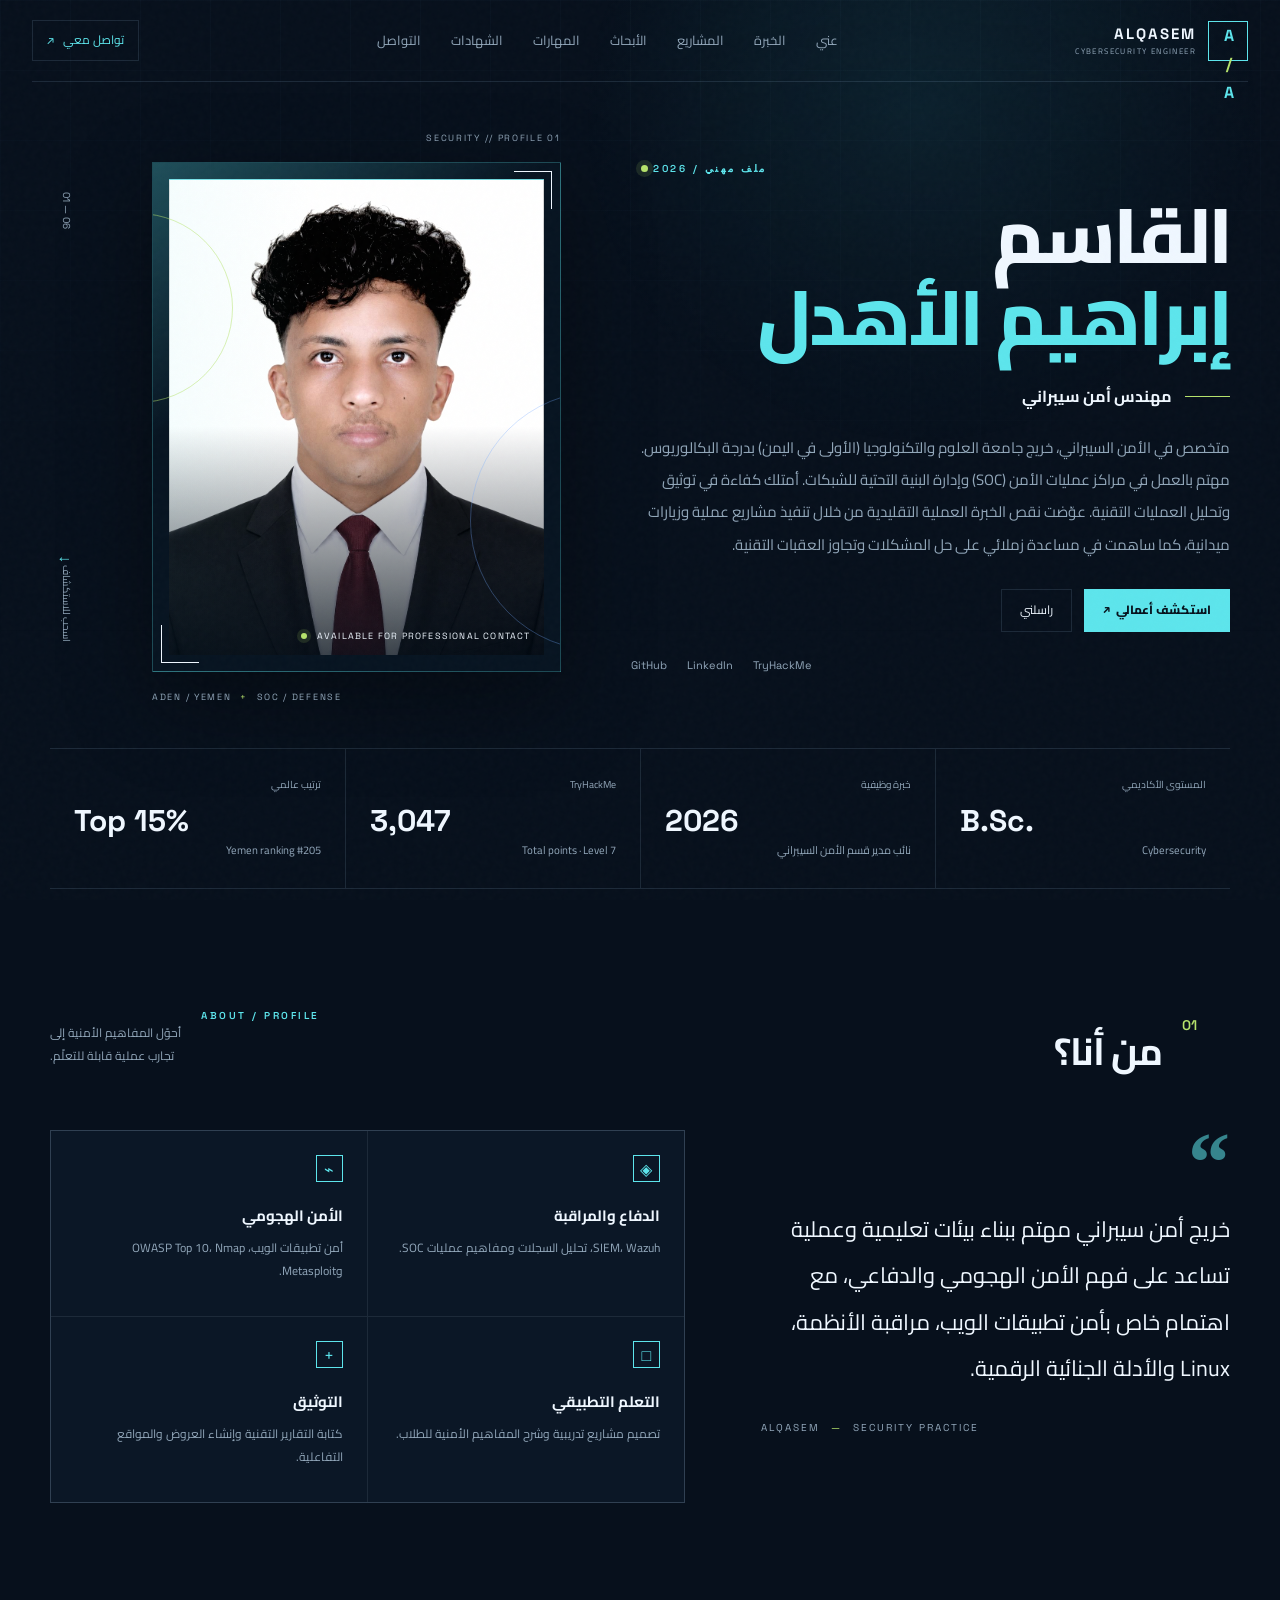
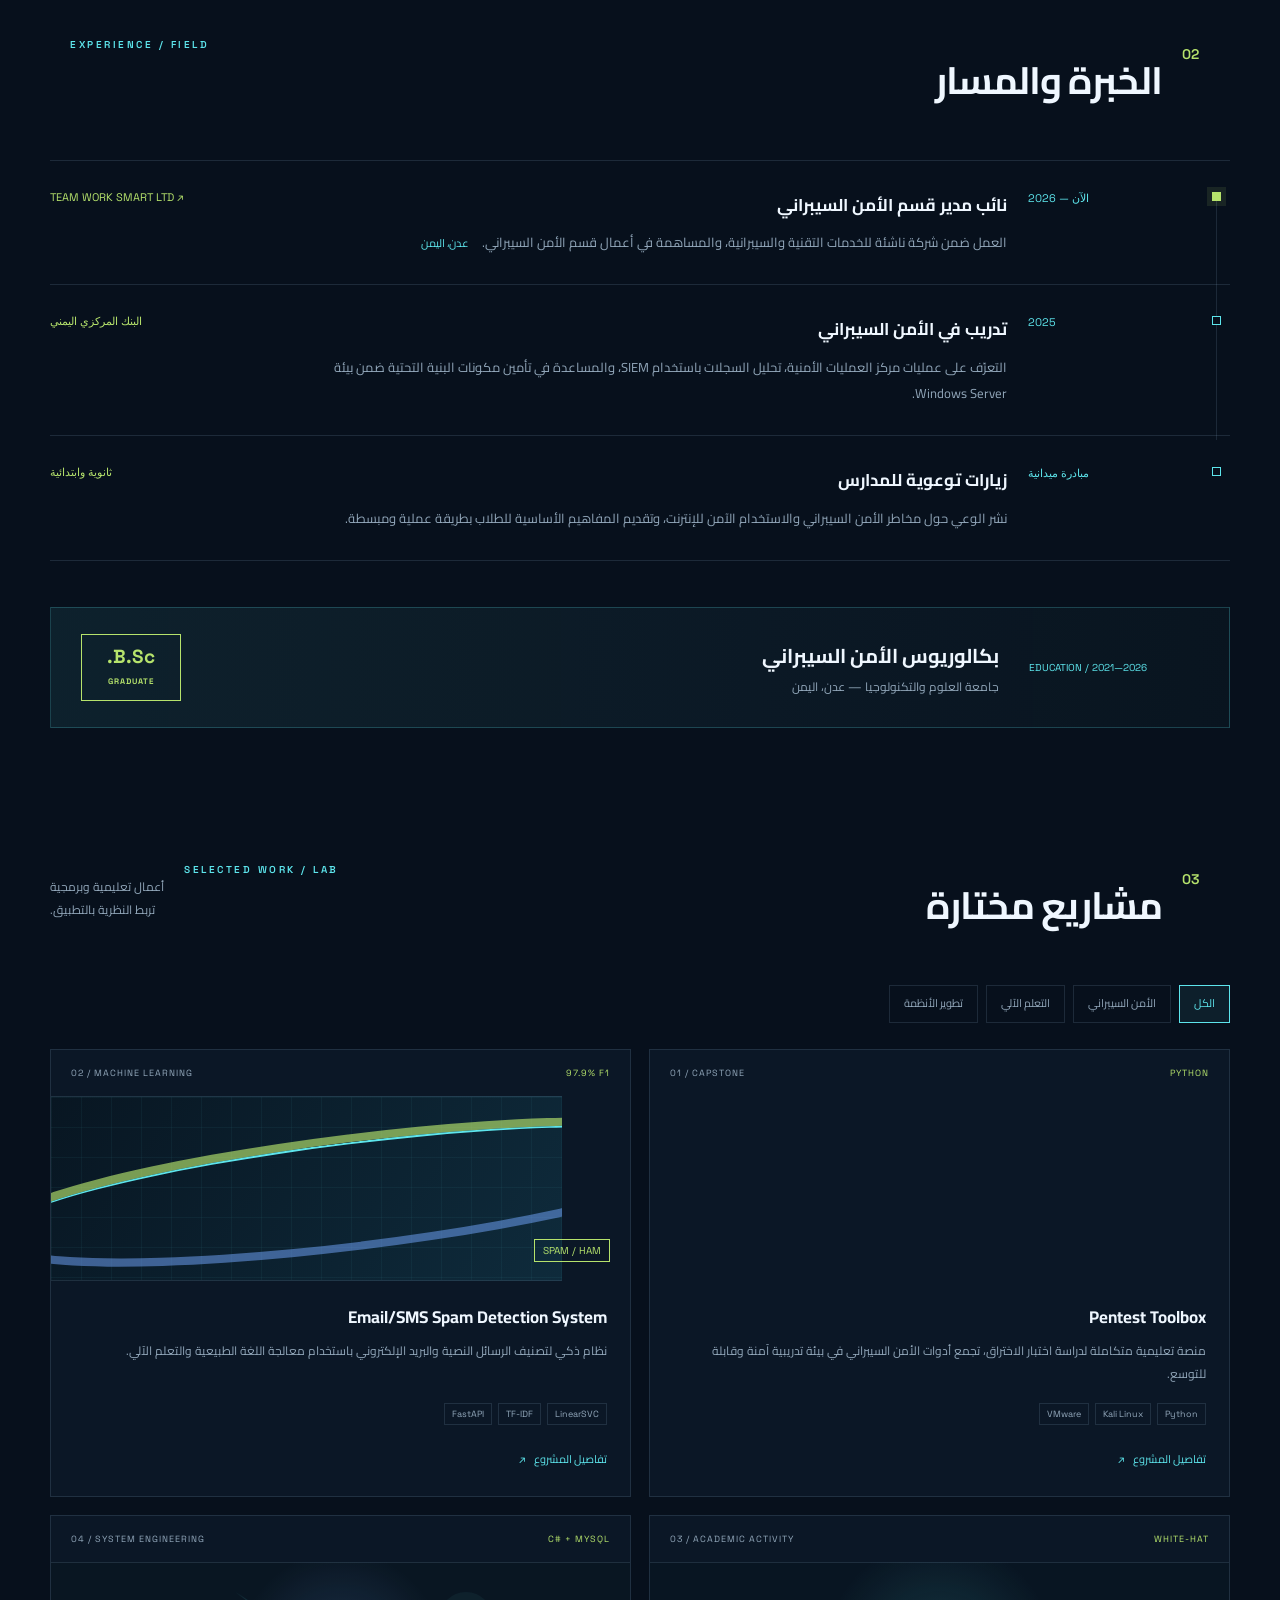
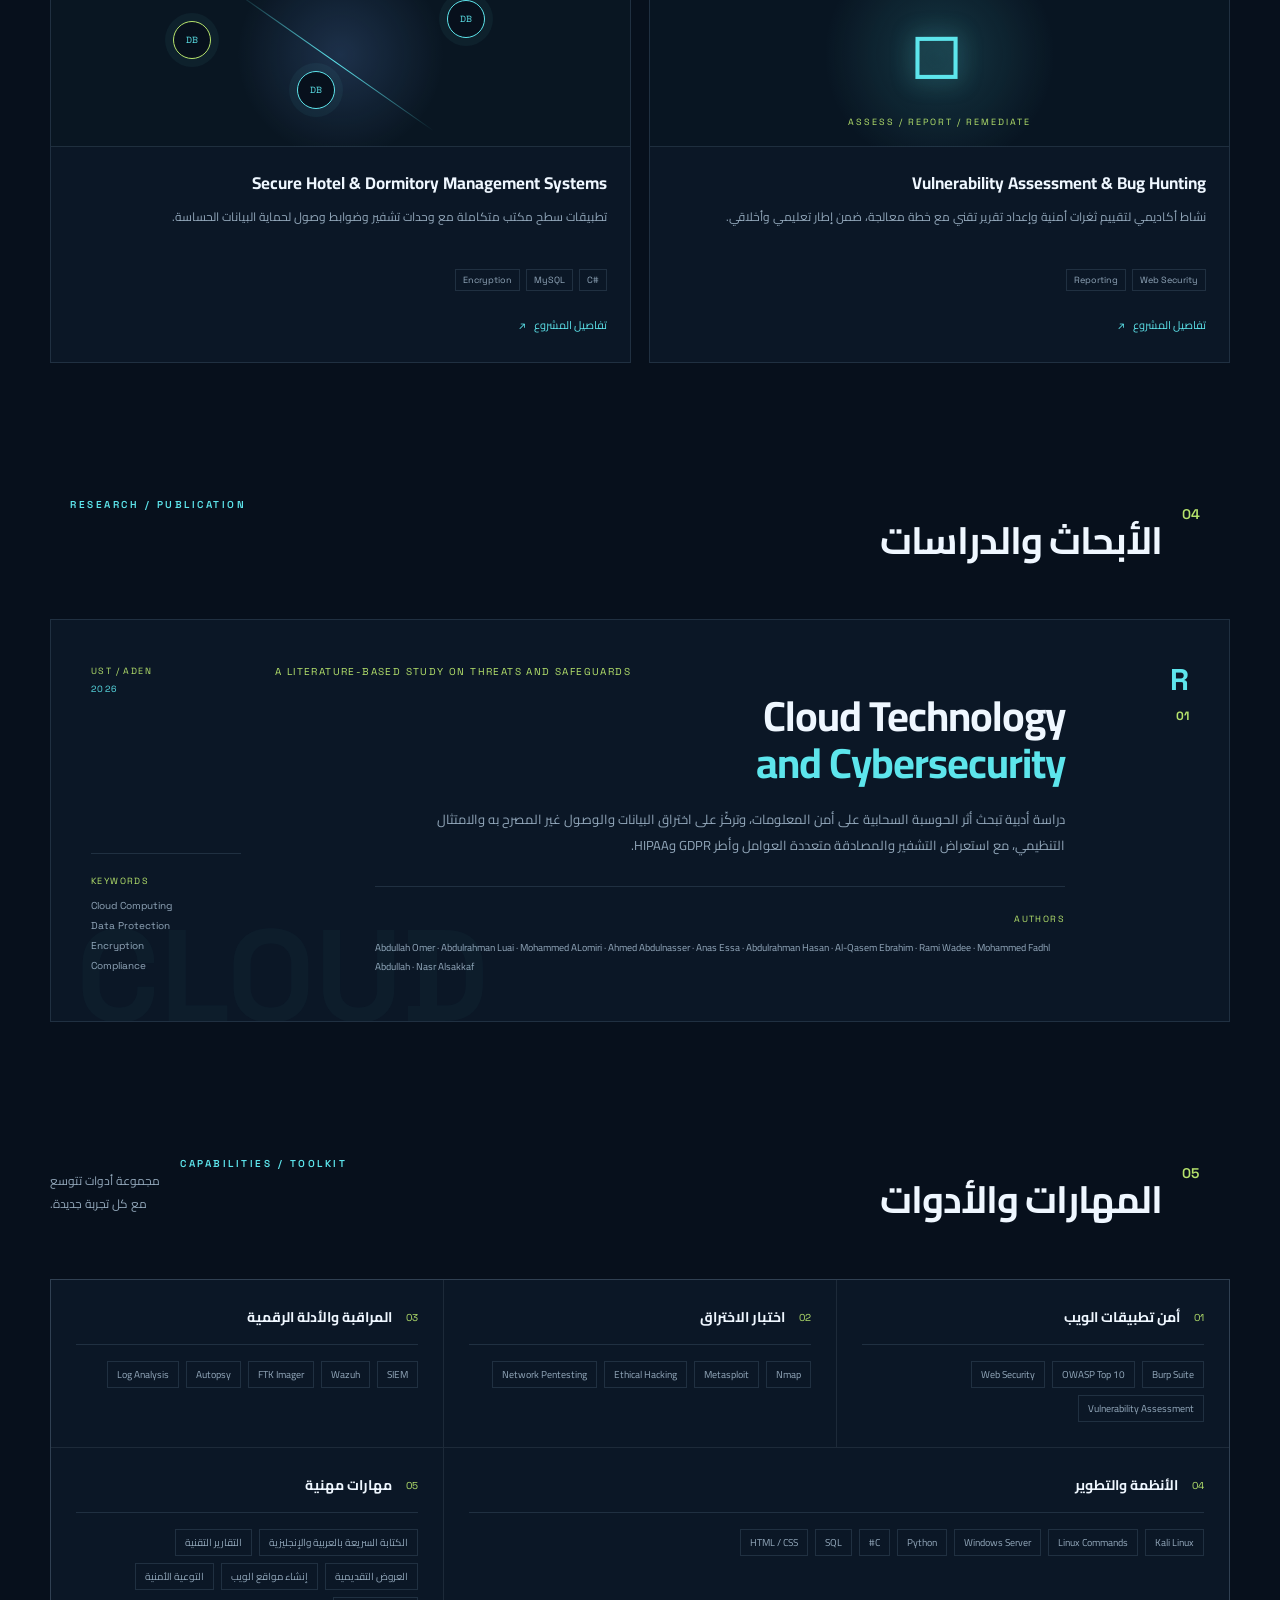
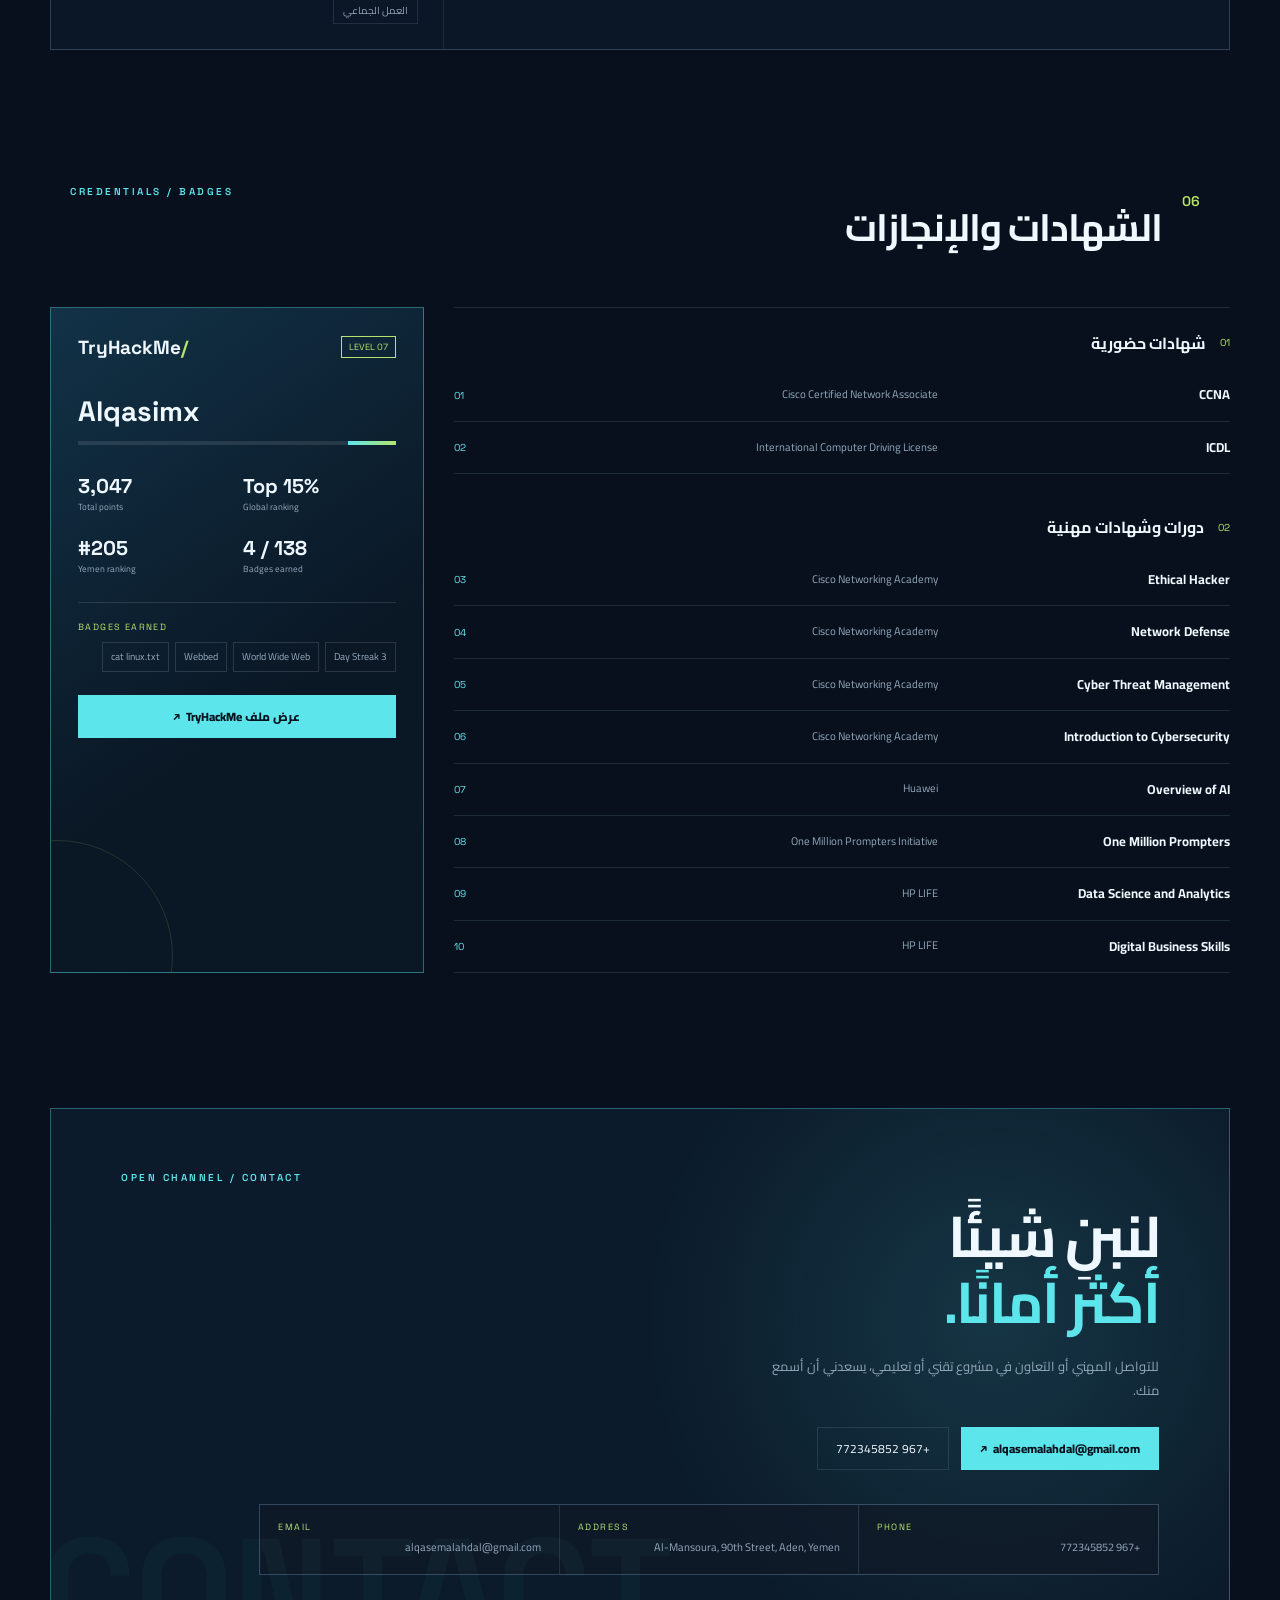
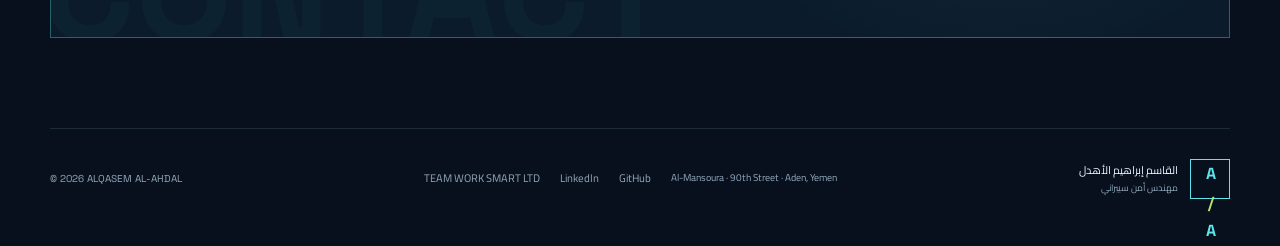
==== index.html @ 29c400ce "Polish portfolio design and contact details Add the profile image, address, phone number, expanded n" ====
<!doctype html>
<html lang="ar" dir="rtl">
  <head>
    <meta charset="UTF-8" />
    <meta name="viewport" content="width=device-width, initial-scale=1.0" />
    <meta name="theme-color" content="#08111f" />
    <meta name="description" content="الموقع الشخصي للقاسم إبراهيم الأهدل — مهندس أمن سيبراني متخصص في الأمن الدفاعي، اختبار الاختراق، Linux والأدلة الجنائية الرقمية." />
    <meta property="og:title" content="ALQASEM AL-AHDAL | Cybersecurity Engineer" />
    <meta property="og:description" content="ملف مهني تفاعلي للقاسم إبراهيم الأهدل، مهندس أمن سيبراني." />
    <meta property="og:type" content="website" />
    <title>القاسم إبراهيم الأهدل | مهندس أمن سيبراني</title>
    <link rel="preconnect" href="https://fonts.googleapis.com" />
    <link rel="preconnect" href="https://fonts.gstatic.com" crossorigin />
    <link href="https://fonts.googleapis.com/css2?family=Cairo:wght@400;500;600;700;800&family=Space+Grotesk:wght@500;600;700&display=swap" rel="stylesheet" />
    <link rel="stylesheet" href="styles.css" />
  </head>
  <body>
    <div class="noise" aria-hidden="true"></div>
    <div class="grid-glow" aria-hidden="true"></div>

    <header class="site-header" id="top">
      <a class="brand" href="#home" aria-label="العودة إلى الرئيسية">
        <span class="brand-mark">A<span>/</span>A</span>
        <span class="brand-copy"><b>ALQASEM</b><small>CYBERSECURITY ENGINEER</small></span>
      </a>
      <nav class="main-nav" aria-label="التنقل الرئيسي">
        <a href="#about">عني</a>
        <a href="#experience">الخبرة</a>
        <a href="#projects">المشاريع</a>
        <a href="#research">الأبحاث</a>
        <a href="#skills">المهارات</a>
        <a href="#credentials">الشهادات</a>
        <a href="#contact">التواصل</a>
      </nav>
      <a class="header-contact" href="mailto:alqasemalahdal@gmail.com">تواصل معي <span>↗</span></a>
    </header>

    <main>
      <section class="hero section-shell" id="home">
        <div class="hero-copy reveal">
          <p class="eyebrow"><span class="pulse"></span> ملف مهني / 2026</p>
          <h1>القاسم<br /><em>إبراهيم الأهدل</em></h1>
          <div class="hero-role"><span class="line"></span><strong>مهندس أمن سيبراني</strong></div>
          <p class="hero-summary">متخصص في الأمن السيبراني، خريج جامعة العلوم والتكنولوجيا (الأولى في اليمن) بدرجة البكالوريوس. مهتم بالعمل في مراكز عمليات الأمن (SOC) وإدارة البنية التحتية للشبكات. أمتلك كفاءة في توثيق وتحليل العمليات التقنية. عوّضت نقص الخبرة العملية التقليدية من خلال تنفيذ مشاريع عملية وزيارات ميدانية، كما ساهمت في مساعدة زملائي على حل المشكلات وتجاوز العقبات التقنية.</p>
          <div class="hero-actions">
            <a class="button button-primary" href="#projects">استكشف أعمالي <span>↗</span></a>
            <a class="button button-ghost" href="mailto:alqasemalahdal@gmail.com">راسلني</a>
          </div>
          <div class="quick-links" aria-label="روابط التواصل">
            <a href="https://github.com/Alqasimx" target="_blank" rel="noreferrer">GitHub</a>
            <a href="https://www.linkedin.com/in/alqasem-al-hared-al-ahdal-49536a415/" target="_blank" rel="noreferrer">LinkedIn</a>
            <a href="https://tryhackme.com/p/Alqasimx" target="_blank" rel="noreferrer">TryHackMe</a>
          </div>
        </div>
        <div class="hero-visual reveal delay-1">
          <div class="scan-label label-top">SECURITY // PROFILE 01</div>
          <div class="portrait-frame">
            <div class="portrait-orbit orbit-one"></div>
            <div class="portrait-orbit orbit-two"></div>
            <div class="portrait-corner corner-tl"></div><div class="portrait-corner corner-br"></div>
            <img src="profile.jpg" alt="الصورة الشخصية للقاسم إبراهيم الأهدل" />
            <div class="portrait-overlay"></div>
            <div class="portrait-tag"><span class="status-dot"></span> AVAILABLE FOR PROFESSIONAL CONTACT</div>
          </div>
          <div class="scan-label label-bottom">ADEN / YEMEN <span>+</span> SOC / DEFENSE</div>
        </div>
        <div class="hero-aside reveal delay-2">
          <span class="aside-index">01 — 06</span>
          <span class="aside-scroll">اسحب للاستكشاف <i>↓</i></span>
        </div>
      </section>

      <section class="metrics section-shell" aria-label="مؤشرات مختصرة">
        <div class="metric reveal"><span class="metric-kicker">المستوى الأكاديمي</span><strong>B.Sc.</strong><small>Cybersecurity</small></div>
        <div class="metric reveal delay-1"><span class="metric-kicker">خبرة وظيفية</span><strong>2026</strong><small>نائب مدير قسم الأمن السيبراني</small></div>
        <div class="metric reveal delay-2"><span class="metric-kicker">TryHackMe</span><strong>3,047</strong><small>Total points · Level 7</small></div>
        <div class="metric reveal delay-3"><span class="metric-kicker">ترتيب عالمي</span><strong>Top 15%</strong><small>Yemen ranking #205</small></div>
      </section>

      <section class="section-shell content-section" id="about">
        <div class="section-heading reveal"><span class="section-number">01</span><div><p class="eyebrow">ABOUT / PROFILE</p><h2>من أنا؟</h2></div><p class="heading-note">أحوّل المفاهيم الأمنية إلى<br />تجارب عملية قابلة للتعلّم.</p></div>
        <div class="about-grid">
          <div class="about-intro reveal"><span class="quote-mark">“</span><p>خريج أمن سيبراني مهتم ببناء بيئات تعليمية وعملية تساعد على فهم الأمن الهجومي والدفاعي، مع اهتمام خاص بأمن تطبيقات الويب، مراقبة الأنظمة، Linux والأدلة الجنائية الرقمية.</p><div class="signature">ALQASEM <span>—</span> SECURITY PRACTICE</div></div>
          <div class="about-cards reveal delay-1">
            <article class="mini-card"><span class="card-icon">◈</span><h3>الدفاع والمراقبة</h3><p>SIEM، Wazuh، تحليل السجلات ومفاهيم عمليات SOC.</p></article>
            <article class="mini-card"><span class="card-icon">⌁</span><h3>الأمن الهجومي</h3><p>أمن تطبيقات الويب، OWASP Top 10، Nmap وMetasploit.</p></article>
            <article class="mini-card"><span class="card-icon">□</span><h3>التعلم التطبيقي</h3><p>تصميم مشاريع تدريبية وشرح المفاهيم الأمنية للطلاب.</p></article>
            <article class="mini-card"><span class="card-icon">+</span><h3>التوثيق</h3><p>كتابة التقارير التقنية وإنشاء العروض والمواقع التفاعلية.</p></article>
          </div>
        </div>
      </section>

      <section class="section-shell content-section" id="experience">
        <div class="section-heading reveal"><span class="section-number">02</span><div><p class="eyebrow">EXPERIENCE / FIELD</p><h2>الخبرة والمسار</h2></div></div>
        <div class="timeline">
          <article class="timeline-item current reveal"><div class="timeline-marker"><span></span></div><div class="timeline-date">2026 — الآن</div><div class="timeline-body"><div class="timeline-top"><h3>نائب مدير قسم الأمن السيبراني</h3><a href="https://twsml.com" target="_blank" rel="noreferrer">TEAM WORK SMART LTD ↗</a></div><p>العمل ضمن شركة ناشئة للخدمات التقنية والسيبرانية، والمساهمة في أعمال قسم الأمن السيبراني. <span class="location">عدن، اليمن</span></p></div></article>
          <article class="timeline-item reveal delay-1"><div class="timeline-marker"><span></span></div><div class="timeline-date">2025</div><div class="timeline-body"><div class="timeline-top"><h3>تدريب في الأمن السيبراني</h3><span>البنك المركزي اليمني</span></div><p>التعرّف على عمليات مركز العمليات الأمنية، تحليل السجلات باستخدام SIEM، والمساعدة في تأمين مكونات البنية التحتية ضمن بيئة Windows Server.</p></div></article>
          <article class="timeline-item reveal delay-2"><div class="timeline-marker"><span></span></div><div class="timeline-date">مبادرة ميدانية</div><div class="timeline-body"><div class="timeline-top"><h3>زيارات توعوية للمدارس</h3><span>ثانوية وابتدائية</span></div><p>نشر الوعي حول مخاطر الأمن السيبراني والاستخدام الآمن للإنترنت، وتقديم المفاهيم الأساسية للطلاب بطريقة عملية ومبسطة.</p></div></article>
        </div>
        <div class="education-card reveal"><div class="edu-label">EDUCATION / 2021—2026</div><div><h3>بكالوريوس الأمن السيبراني</h3><p>جامعة العلوم والتكنولوجيا — عدن، اليمن</p></div><div class="edu-badge">B.Sc.<br /><small>GRADUATE</small></div></div>
      </section>

      <section class="section-shell content-section projects-section" id="projects">
        <div class="section-heading reveal"><span class="section-number">03</span><div><p class="eyebrow">SELECTED WORK / LAB</p><h2>مشاريع مختارة</h2></div><p class="heading-note">أعمال تعليمية وبرمجية<br />تربط النظرية بالتطبيق.</p></div>
        <div class="filter-bar reveal" role="tablist" aria-label="تصفية المشاريع"><button class="filter active" data-filter="all">الكل</button><button class="filter" data-filter="security">الأمن السيبراني</button><button class="filter" data-filter="ai">التعلم الآلي</button><button class="filter" data-filter="development">تطوير الأنظمة</button></div>
        <div class="projects-grid">
          <article class="project-card featured reveal" data-category="security" data-project="pentest"><div class="project-meta"><span>01 / CAPSTONE</span><span>PYTHON</span></div><div class="project-visual visual-terminal"><span class="terminal-line">$ pentest_toolbox --lab</span><span class="terminal-line muted">[+] isolated environment ready</span><span class="terminal-line cyan">[+] 20 learning modules loaded</span><span class="terminal-cursor">_</span></div><div class="project-content"><h3>Pentest Toolbox</h3><p>منصة تعليمية متكاملة لدراسة اختبار الاختراق، تجمع أدوات الأمن السيبراني في بيئة تدريبية آمنة وقابلة للتوسع.</p><div class="tags"><span>Python</span><span>Kali Linux</span><span>VMware</span></div><button class="project-link open-project" data-project="pentest">تفاصيل المشروع <span>↗</span></button></div></article>
          <article class="project-card reveal delay-1" data-category="ai" data-project="spam"><div class="project-meta"><span>02 / MACHINE LEARNING</span><span>97.9% F1</span></div><div class="project-visual visual-signal"><div class="signal-grid"></div><div class="signal-wave"></div><span class="signal-pill">SPAM / HAM</span></div><div class="project-content"><h3>Email/SMS Spam Detection System</h3><p>نظام ذكي لتصنيف الرسائل النصية والبريد الإلكتروني باستخدام معالجة اللغة الطبيعية والتعلم الآلي.</p><div class="tags"><span>LinearSVC</span><span>TF-IDF</span><span>FastAPI</span></div><button class="project-link open-project" data-project="spam">تفاصيل المشروع <span>↗</span></button></div></article>
          <article class="project-card reveal delay-2" data-category="security" data-project="bughunt"><div class="project-meta"><span>03 / ACADEMIC ACTIVITY</span><span>WHITE-HAT</span></div><div class="project-visual visual-shield"><span class="shield-symbol">◇</span><span class="shield-caption">ASSESS / REPORT / REMEDIATE</span></div><div class="project-content"><h3>Vulnerability Assessment &amp; Bug Hunting</h3><p>نشاط أكاديمي لتقييم ثغرات أمنية وإعداد تقرير تقني مع خطة معالجة، ضمن إطار تعليمي وأخلاقي.</p><div class="tags"><span>Web Security</span><span>Reporting</span></div><button class="project-link open-project" data-project="bughunt">تفاصيل المشروع <span>↗</span></button></div></article>
          <article class="project-card reveal" data-category="development" data-project="systems"><div class="project-meta"><span>04 / SYSTEM ENGINEERING</span><span>C# + MYSQL</span></div><div class="project-visual visual-datastream"><span class="db-node"></span><span class="db-node"></span><span class="db-node"></span><span class="db-connection"></span></div><div class="project-content"><h3>Secure Hotel &amp; Dormitory Management Systems</h3><p>تطبيقات سطح مكتب متكاملة مع وحدات تشفير وضوابط وصول لحماية البيانات الحساسة.</p><div class="tags"><span>C#</span><span>MySQL</span><span>Encryption</span></div><button class="project-link open-project" data-project="systems">تفاصيل المشروع <span>↗</span></button></div></article>
        </div>
      </section>

      <section class="section-shell content-section research-section" id="research">
        <div class="section-heading reveal"><span class="section-number">04</span><div><p class="eyebrow">RESEARCH / PUBLICATION</p><h2>الأبحاث والدراسات</h2></div></div>
        <article class="research-card reveal"><div class="research-index">R<br /><span>01</span></div><div class="research-main"><p class="research-type">A LITERATURE-BASED STUDY ON THREATS AND SAFEGUARDS</p><h3>Cloud Technology<br /><em>and Cybersecurity</em></h3><p class="research-summary">دراسة أدبية تبحث أثر الحوسبة السحابية على أمن المعلومات، وتركّز على اختراق البيانات والوصول غير المصرح به والامتثال التنظيمي، مع استعراض التشفير والمصادقة متعددة العوامل وأطر GDPR وHIPAA.</p><div class="research-authors"><span>AUTHORS</span><p>Abdullah Omer · Abdulrahman Luai · Mohammed ALomiri · Ahmed Abdulnasser · Anas Essa · Abdulrahman Hasan · Al-Qasem Ebrahim · Rami Wadee · Mohammed Fadhl Abdullah · Nasr Alsakkaf</p></div></div><div class="research-side"><span>UST / ADEN</span><span>2026</span><div class="research-keywords"><b>KEYWORDS</b><small>Cloud Computing<br />Data Protection<br />Encryption<br />Compliance</small></div></div></article>
      </section>

      <section class="section-shell content-section skills-section" id="skills">
        <div class="section-heading reveal"><span class="section-number">05</span><div><p class="eyebrow">CAPABILITIES / TOOLKIT</p><h2>المهارات والأدوات</h2></div><p class="heading-note">مجموعة أدوات تتوسع<br />مع كل تجربة جديدة.</p></div>
        <div class="skills-layout">
          <div class="skill-group reveal"><div class="skill-group-head"><span>01</span><h3>أمن تطبيقات الويب</h3></div><div class="skill-list"><span>Burp Suite</span><span>OWASP Top 10</span><span>Web Security</span><span>Vulnerability Assessment</span></div></div>
          <div class="skill-group reveal delay-1"><div class="skill-group-head"><span>02</span><h3>اختبار الاختراق</h3></div><div class="skill-list"><span>Nmap</span><span>Metasploit</span><span>Ethical Hacking</span><span>Network Pentesting</span></div></div>
          <div class="skill-group reveal delay-2"><div class="skill-group-head"><span>03</span><h3>المراقبة والأدلة الرقمية</h3></div><div class="skill-list"><span>SIEM</span><span>Wazuh</span><span>FTK Imager</span><span>Autopsy</span><span>Log Analysis</span></div></div>
          <div class="skill-group reveal"><div class="skill-group-head"><span>04</span><h3>الأنظمة والتطوير</h3></div><div class="skill-list"><span>Kali Linux</span><span>Linux Commands</span><span>Windows Server</span><span>Python</span><span>C#</span><span>SQL</span><span>HTML / CSS</span></div></div>
          <div class="skill-group reveal delay-1"><div class="skill-group-head"><span>05</span><h3>مهارات مهنية</h3></div><div class="skill-list"><span>الكتابة السريعة بالعربية والإنجليزية</span><span>التقارير التقنية</span><span>العروض التقديمية</span><span>إنشاء مواقع الويب</span><span>التوعية الأمنية</span><span>العمل الجماعي</span></div></div>
        </div>
      </section>

      <section class="section-shell content-section credentials-section" id="credentials">
        <div class="section-heading reveal"><span class="section-number">06</span><div><p class="eyebrow">CREDENTIALS / BADGES</p><h2>الشهادات والإنجازات</h2></div></div>
        <div class="credentials-grid">
          <div class="certificates reveal"><div class="subheading"><span>01</span><h3>شهادات حضورية</h3></div><div class="certificate-row"><strong>CCNA</strong><span>Cisco Certified Network Associate</span><b>01</b></div><div class="certificate-row"><strong>ICDL</strong><span>International Computer Driving License</span><b>02</b></div><div class="subheading secondary"><span>02</span><h3>دورات وشهادات مهنية</h3></div><div class="certificate-row"><strong>Ethical Hacker</strong><span>Cisco Networking Academy</span><b>03</b></div><div class="certificate-row"><strong>Network Defense</strong><span>Cisco Networking Academy</span><b>04</b></div><div class="certificate-row"><strong>Cyber Threat Management</strong><span>Cisco Networking Academy</span><b>05</b></div><div class="certificate-row"><strong>Introduction to Cybersecurity</strong><span>Cisco Networking Academy</span><b>06</b></div><div class="certificate-row"><strong>Overview of AI</strong><span>Huawei</span><b>07</b></div><div class="certificate-row"><strong>One Million Prompters</strong><span>One Million Prompters Initiative</span><b>08</b></div><div class="certificate-row"><strong>Data Science and Analytics</strong><span>HP LIFE</span><b>09</b></div><div class="certificate-row"><strong>Digital Business Skills</strong><span>HP LIFE</span><b>10</b></div></div>
          <div class="tryhackme-card reveal delay-1"><div class="thm-top"><span class="thm-brand">TryHackMe<span>/</span></span><span class="thm-level">LEVEL 07</span></div><div class="thm-user">Alqasimx</div><div class="thm-bar"><span style="width: 15%"></span></div><div class="thm-stats"><div><strong>3,047</strong><small>Total points</small></div><div><strong>Top 15%</strong><small>Global ranking</small></div><div><strong>#205</strong><small>Yemen ranking</small></div><div><strong>4 / 138</strong><small>Badges earned</small></div></div><div class="badges"><p>BADGES EARNED</p><div class="badge-list"><span>3 Day Streak</span><span>World Wide Web</span><span>Webbed</span><span>cat linux.txt</span></div></div><a class="button button-primary full" href="https://tryhackme.com/p/Alqasimx" target="_blank" rel="noreferrer">عرض ملف TryHackMe <span>↗</span></a></div>
        </div>
      </section>

      <section class="contact-section section-shell" id="contact">
        <div class="contact-panel reveal"><p class="eyebrow">OPEN CHANNEL / CONTACT</p><h2>لنبنِ شيئًا<br /><em>أكثر أمانًا.</em></h2><p>للتواصل المهني أو التعاون في مشروع تقني أو تعليمي، يسعدني أن أسمع منك.</p><div class="contact-actions"><a class="button button-primary" href="mailto:alqasemalahdal@gmail.com">alqasemalahdal@gmail.com <span>↗</span></a><a class="button button-ghost" href="tel:+967772345852">+967 772345852</a></div><div class="contact-details"><div><span class="detail-label">PHONE</span><a href="tel:+967772345852">+967 772345852</a></div><div><span class="detail-label">ADDRESS</span><span>Al-Mansoura, 90th Street, Aden, Yemen</span></div><div><span class="detail-label">EMAIL</span><a href="mailto:alqasemalahdal@gmail.com">alqasemalahdal@gmail.com</a></div></div></div>
      </section>
    </main>

    <footer class="site-footer section-shell"><div><span class="brand-mark">A<span>/</span>A</span><p>القاسم إبراهيم الأهدل<br /><small>مهندس أمن سيبراني</small></p></div><div class="footer-links"><span class="footer-location">Al-Mansoura · 90th Street · Aden, Yemen</span><a href="https://github.com/Alqasimx" target="_blank" rel="noreferrer">GitHub</a><a href="https://www.linkedin.com/in/alqasem-al-hared-al-ahdal-49536a415/" target="_blank" rel="noreferrer">LinkedIn</a><a href="https://twsml.com" target="_blank" rel="noreferrer">TEAM WORK SMART LTD</a></div><small class="copyright">© 2026 ALQASEM AL-AHDAL</small></footer>

    <div class="modal" id="project-modal" aria-hidden="true" role="dialog" aria-modal="true" aria-labelledby="modal-title"><div class="modal-backdrop"></div><div class="modal-card"><button class="modal-close" aria-label="إغلاق">×</button><p class="eyebrow" id="modal-kicker">PROJECT DETAIL</p><h2 id="modal-title"></h2><div id="modal-body"></div></div></div>
    <script src="script.js"></script>
  </body>
</html>
---- styles.css ----
@import url('https://fonts.googleapis.com/css2?family=Cairo:wght@400;500;600;700;800&family=Space+Grotesk:wght@500;600;700&display=swap');
:root{--bg:#07101c;--panel:#0b1726;--panel-2:#0e1d30;--line:rgba(154,190,218,.15);--text:#eff7ff;--muted:#92a7ba;--cyan:#5de5ec;--green:#b6e36c;--blue:#75a8ff;--accent:#112a3d;--shadow:0 28px 80px rgba(0,0,0,.35)}
*{box-sizing:border-box}html{scroll-behavior:smooth}body{margin:0;background:var(--bg);color:var(--text);font-family:'Cairo',Tahoma,sans-serif;line-height:1.8;overflow-x:hidden}.noise{position:fixed;inset:0;pointer-events:none;opacity:.035;z-index:10;background-image:url("data:image/svg+xml,%3Csvg viewBox='0 0 180 180' xmlns='http://www.w3.org/2000/svg'%3E%3Cfilter id='n'%3E%3CfeTurbulence type='fractalNoise' baseFrequency='.9' numOctaves='4' stitchTiles='stitch'/%3E%3C/filter%3E%3Crect width='100%25' height='100%25' filter='url(%23n)' opacity='.6'/%3E%3C/svg%3E")}.grid-glow{position:fixed;inset:0;pointer-events:none;background:radial-gradient(circle at 72% 13%,rgba(48,167,181,.13),transparent 28%),linear-gradient(rgba(111,170,205,.028) 1px,transparent 1px),linear-gradient(90deg,rgba(111,170,205,.028) 1px,transparent 1px);background-size:auto,70px 70px,70px 70px;mask-image:linear-gradient(to bottom,black 0%,transparent 76%)}a{color:inherit;text-decoration:none}button{font:inherit;color:inherit}h1,h2,h3,p{margin-top:0}.section-shell{width:min(1180px,calc(100% - 64px));margin-inline:auto}.site-header{height:82px;width:min(1320px,calc(100% - 64px));margin:auto;display:flex;align-items:center;justify-content:space-between;border-bottom:1px solid var(--line);position:relative;z-index:5}.brand{display:flex;align-items:center;gap:12px}.brand-mark{display:grid;place-items:center;width:40px;height:40px;border:1px solid var(--cyan);color:var(--cyan);font-family:'Space Grotesk',sans-serif;font-weight:700;letter-spacing:-2px}.brand-mark span{color:var(--green)}.brand-copy{display:flex;flex-direction:column;line-height:1.1}.brand-copy b{font:700 15px 'Space Grotesk',sans-serif;letter-spacing:2px}.brand-copy small{font-size:8px;color:var(--muted);letter-spacing:1.4px;margin-top:5px;direction:ltr}.main-nav{display:flex;gap:30px;font-size:13px;color:var(--muted)}.main-nav a{transition:.25s}.main-nav a:hover,.footer-links a:hover,.quick-links a:hover{color:var(--cyan)}.header-contact{border:1px solid var(--line);padding:8px 14px;color:var(--cyan);font-size:12px;transition:.25s}.header-contact:hover{background:rgba(93,229,236,.08);border-color:var(--cyan)}.header-contact span,.button span,.project-link span{font-family:'Space Grotesk',sans-serif;margin-right:6px}.hero{min-height:650px;display:grid;grid-template-columns:1.1fr .75fr 32px;align-items:center;gap:70px;padding:80px 0 76px;position:relative}.eyebrow{font:600 10px 'Space Grotesk',sans-serif;letter-spacing:2.5px;color:var(--cyan);direction:ltr;text-transform:uppercase;margin-bottom:20px}.pulse{display:inline-block;width:7px;height:7px;border-radius:50%;background:var(--green);box-shadow:0 0 0 5px rgba(182,227,108,.12);margin-left:10px}.hero h1{font-size:clamp(44px,6vw,84px);line-height:1.06;letter-spacing:-3px;margin:0 0 24px;font-weight:800}.hero h1 em,.contact-panel h2 em{color:var(--cyan);font-style:normal}.hero-role{display:flex;align-items:center;gap:13px;font-size:16px;margin-bottom:21px}.hero-role .line{display:block;width:45px;height:1px;background:var(--green)}.hero-summary{max-width:610px;color:var(--muted);font-size:15px;line-height:2.15;margin-bottom:28px}.hero-actions,.contact-actions{display:flex;gap:12px;flex-wrap:wrap}.button{display:inline-flex;align-items:center;justify-content:center;min-height:43px;padding:8px 18px;border:1px solid var(--line);font-size:12px;transition:.25s;cursor:pointer}.button-primary{background:var(--cyan);border-color:var(--cyan);color:#06121d;font-weight:800}.button-primary:hover{background:var(--green);border-color:var(--green);transform:translateY(-2px)}.button-ghost{color:var(--text)}.button-ghost:hover{border-color:var(--cyan);color:var(--cyan)}.quick-links{display:flex;gap:20px;margin-top:26px;font:11px 'Space Grotesk',sans-serif;color:var(--muted);direction:ltr}.hero-visual{position:relative}.portrait-frame{height:510px;position:relative;padding:16px;background:linear-gradient(145deg,rgba(93,229,236,.28),transparent 35%),rgba(9,23,38,.65);border:1px solid rgba(93,229,236,.25);box-shadow:var(--shadow);overflow:hidden}.portrait-frame img{width:100%;height:100%;object-fit:cover;object-position:center top;display:block;filter:saturate(.78) contrast(1.07)}.portrait-overlay{position:absolute;inset:16px;background:linear-gradient(180deg,transparent 52%,rgba(2,12,22,.78)),linear-gradient(90deg,rgba(93,229,236,.06),transparent 38%);pointer-events:none}.portrait-frame:after{content:'';position:absolute;left:16px;right:16px;top:16px;height:1px;background:var(--cyan);opacity:.75;animation:scan 4s linear infinite}.portrait-orbit{position:absolute;border:1px solid rgba(182,227,108,.5);border-radius:50%;pointer-events:none;z-index:2}.orbit-one{width:190px;height:190px;left:-110px;top:50px}.orbit-two{width:260px;height:260px;right:-170px;bottom:20px;border-color:rgba(117,168,255,.32)}.portrait-corner{position:absolute;width:38px;height:38px;border-color:var(--green);z-index:3}.corner-tl{top:8px;right:8px;border-top:1px solid;border-right:1px solid}.corner-br{bottom:8px;left:8px;border-bottom:1px solid;border-left:1px solid}.portrait-tag{position:absolute;bottom:29px;right:29px;z-index:2;font:9px 'Space Grotesk',sans-serif;letter-spacing:1.2px;direction:ltr}.status-dot{display:inline-block;width:6px;height:6px;border-radius:50%;background:var(--green);margin-right:7px;box-shadow:0 0 0 4px rgba(182,227,108,.13)}.scan-label{font:9px 'Space Grotesk',sans-serif;letter-spacing:1.7px;color:var(--muted);direction:ltr}.label-top{position:absolute;top:-30px;right:0}.label-bottom{position:absolute;bottom:-31px;left:0}.label-bottom span{color:var(--green);padding:0 5px}.hero-aside{height:100%;display:flex;flex-direction:column;align-items:center;justify-content:space-between;padding:30px 0;color:var(--muted)}.aside-index{font:10px 'Space Grotesk',sans-serif;direction:ltr;writing-mode:vertical-rl}.aside-scroll{font-size:10px;white-space:nowrap;writing-mode:vertical-rl}.aside-scroll i{font-style:normal;color:var(--cyan);font-size:16px;margin-top:10px}.metrics{border-block:1px solid var(--line);display:grid;grid-template-columns:repeat(4,1fr);margin-bottom:120px}.metric{padding:27px 24px;border-left:1px solid var(--line)}.metric:last-child{border-left:0}.metric-kicker,.metric small{display:block;color:var(--muted);font-size:10px}.metric strong{font:700 30px 'Space Grotesk',sans-serif;display:block;direction:ltr;margin:7px 0 1px;color:var(--text)}.metric small{font-size:11px}.content-section{padding-bottom:135px}.section-heading{display:grid;grid-template-columns:48px 1fr auto;gap:20px;align-items:start;margin-bottom:55px}.section-number{font:600 14px 'Space Grotesk',sans-serif;color:var(--green);padding-top:7px;direction:ltr}.section-heading .eyebrow{margin-bottom:6px}.section-heading h2{font-size:38px;line-height:1.25;margin:0;letter-spacing:-1px}.heading-note{font-size:12px;color:var(--muted);line-height:1.9;margin:13px 0 0;text-align:left}.about-grid{display:grid;grid-template-columns:.85fr 1.15fr;gap:76px;align-items:start}.about-intro{padding-top:12px}.quote-mark{display:block;font:700 84px/0.5 Georgia,serif;color:var(--cyan);opacity:.55;margin-bottom:22px}.about-intro p{font-size:22px;line-height:2.1;margin:0 0 30px}.signature{font:10px 'Space Grotesk',sans-serif;letter-spacing:2px;color:var(--muted);direction:ltr}.signature span{color:var(--green);padding:0 6px}.about-cards{display:grid;grid-template-columns:repeat(2,1fr);gap:1px;background:var(--line);border:1px solid var(--line)}.mini-card{background:var(--panel);min-height:185px;padding:24px}.card-icon{display:grid;place-items:center;border:1px solid var(--cyan);width:27px;height:27px;color:var(--cyan);font-family:'Space Grotesk',sans-serif;margin-bottom:20px}.mini-card h3{font-size:15px;margin-bottom:8px}.mini-card p{font-size:12px;color:var(--muted);line-height:1.9;margin:0}.timeline{border-top:1px solid var(--line);margin-bottom:46px}.timeline-item{display:grid;grid-template-columns:26px 155px 1fr;gap:21px;padding:29px 0;border-bottom:1px solid var(--line);align-items:start}.timeline-marker{position:relative;height:27px}.timeline-marker:before{content:'';position:absolute;top:6px;right:50%;height:120px;width:1px;background:var(--line)}.timeline-item:last-child .timeline-marker:before{display:none}.timeline-marker span{display:block;width:9px;height:9px;border:1px solid var(--cyan);background:var(--bg);position:absolute;top:2px;right:calc(50% - 4px);z-index:1}.timeline-item.current .timeline-marker span{background:var(--green);border-color:var(--green);box-shadow:0 0 0 5px rgba(182,227,108,.1)}.timeline-date{font:11px 'Space Grotesk',sans-serif;color:var(--cyan);direction:ltr;padding-top:1px}.timeline-top{display:flex;justify-content:space-between;gap:20px;align-items:start}.timeline-top h3{font-size:17px;margin:0}.timeline-top a,.timeline-top span{font:11px 'Space Grotesk',sans-serif;color:var(--green);direction:ltr}.timeline-body p{color:var(--muted);font-size:13px;line-height:2;margin:9px 0 0;max-width:720px}.location{color:var(--cyan);font-size:11px;margin-right:10px}.education-card{display:grid;grid-template-columns:170px 1fr 100px;gap:30px;align-items:center;background:linear-gradient(90deg,rgba(93,229,236,.08),rgba(93,229,236,.02));border:1px solid rgba(93,229,236,.22);padding:26px 30px}.edu-label{font:10px 'Space Grotesk',sans-serif;direction:ltr;color:var(--cyan)}.education-card h3{font-size:20px;margin:0 0 2px}.education-card p{font-size:12px;color:var(--muted);margin:0}.edu-badge{border:1px solid var(--green);color:var(--green);font:700 19px 'Space Grotesk',sans-serif;text-align:center;line-height:1.15;padding:11px}.edu-badge small{font-size:8px;letter-spacing:1px}.filter-bar{display:flex;gap:8px;flex-wrap:wrap;margin-bottom:26px}.filter{background:transparent;border:1px solid var(--line);padding:8px 14px;font-size:11px;color:var(--muted);cursor:pointer;transition:.25s}.filter:hover,.filter.active{border-color:var(--cyan);color:var(--cyan);background:rgba(93,229,236,.07)}.projects-grid{display:grid;grid-template-columns:repeat(2,1fr);gap:18px}.project-card{background:var(--panel);border:1px solid var(--line);min-width:0;transition:.3s;overflow:hidden}.project-card:hover{border-color:rgba(93,229,236,.5);transform:translateY(-5px);box-shadow:var(--shadow)}.project-card.hidden{display:none}.project-meta{display:flex;justify-content:space-between;padding:17px 20px;font:9px 'Space Grotesk',sans-serif;color:var(--muted);direction:ltr;letter-spacing:1px}.project-meta span:last-child{color:var(--green)}.project-visual{height:185px;position:relative;overflow:hidden;border-block:1px solid var(--line);background:#071522}.visual-terminal{padding:29px 25px;font:12px/2.2 'Space Grotesk',monospace;direction:ltr;background:radial-gradient(circle at 78% 50%,rgba(93,229,236,.12),transparent 30%),#071522}.terminal-line{display:block;color:#d6edf1}.terminal-line.muted{color:#7896a5}.terminal-line.cyan{color:var(--cyan)}.terminal-cursor{display:block;color:var(--green);animation:blink 1.2s steps(2,start) infinite}.visual-signal{background:linear-gradient(125deg,#081622,#0f2d3e)}.signal-grid{position:absolute;inset:0;background-image:linear-gradient(rgba(93,229,236,.1) 1px,transparent 1px),linear-gradient(90deg,rgba(93,229,236,.1) 1px,transparent 1px);background-size:30px 30px;opacity:.5}.signal-wave{position:absolute;width:125%;height:100px;top:45px;left:-10%;border-top:2px solid var(--cyan);border-radius:50%;transform:rotate(-7deg);box-shadow:0 -10px 0 -2px rgba(182,227,108,.65),0 10px 0 -2px rgba(117,168,255,.5)}.signal-pill{position:absolute;bottom:18px;right:20px;border:1px solid var(--green);color:var(--green);font:10px 'Space Grotesk',sans-serif;padding:4px 8px;direction:ltr}.visual-shield{display:grid;place-items:center;background:radial-gradient(circle,rgba(93,229,236,.16),transparent 38%),#081522}.shield-symbol{font-size:78px;color:var(--cyan);font-family:Georgia,serif;transform:rotate(45deg);text-shadow:0 0 22px rgba(93,229,236,.5)}.shield-caption{position:absolute;bottom:18px;left:0;right:0;text-align:center;color:var(--green);font:9px 'Space Grotesk',sans-serif;letter-spacing:2px;direction:ltr}.visual-datastream{background:radial-gradient(circle at 50% 50%,rgba(117,168,255,.18),transparent 34%),#091622}.db-node{position:absolute;width:38px;height:38px;border:1px solid var(--cyan);border-radius:50%;background:var(--bg);box-shadow:0 0 0 8px rgba(93,229,236,.05)}.db-node:after{content:'DB';position:absolute;inset:0;display:grid;place-items:center;color:var(--cyan);font:9px 'Space Grotesk',sans-serif}.db-node:nth-child(1){top:37px;right:25%}.db-node:nth-child(2){bottom:37px;right:51%}.db-node:nth-child(3){top:58px;left:21%;border-color:var(--green)}.db-connection{position:absolute;height:1px;width:42%;background:linear-gradient(90deg,transparent,var(--cyan),transparent);top:98px;right:30%;transform:rotate(35deg)}.project-content{padding:23px 23px 24px}.project-content h3{font-size:17px;line-height:1.55;margin:0 0 9px;direction:ltr;text-align:right}.project-content p{font-size:12px;color:var(--muted);line-height:1.95;min-height:49px;margin-bottom:15px}.tags{display:flex;gap:6px;flex-wrap:wrap;margin-bottom:18px}.tags span{font:9px 'Space Grotesk',sans-serif;border:1px solid var(--line);color:var(--muted);padding:4px 7px;direction:ltr}.project-link{border:0;background:transparent;color:var(--cyan);padding:0;font-size:11px;cursor:pointer}.research-card{display:grid;grid-template-columns:90px 1fr 150px;gap:34px;background:var(--panel);border:1px solid var(--line);padding:45px 40px;position:relative;overflow:hidden}.research-card:after{content:'CLOUD';position:absolute;left:25px;bottom:-38px;font:700 130px 'Space Grotesk',sans-serif;color:rgba(93,229,236,.03);direction:ltr}.research-index{font:700 30px 'Space Grotesk',sans-serif;color:var(--cyan);line-height:1}.research-index span{font-size:12px;color:var(--green)}.research-type{font:10px 'Space Grotesk',sans-serif;letter-spacing:1.4px;color:var(--green);direction:ltr}.research-main h3{font-size:42px;line-height:1.12;margin:14px 0 20px;letter-spacing:-1px}.research-main h3 em{font-style:normal;color:var(--cyan)}.research-summary{font-size:13px;color:var(--muted);max-width:680px;line-height:2}.research-authors{border-top:1px solid var(--line);margin-top:28px;padding-top:15px;max-width:690px}.research-authors span,.research-side>span,.research-keywords b{font:9px 'Space Grotesk',sans-serif;color:var(--green);letter-spacing:1.4px;direction:ltr}.research-authors p{font-size:10px;line-height:1.9;color:var(--muted);margin:7px 0 0;direction:ltr;text-align:left}.research-side{display:flex;flex-direction:column;gap:6px;font:10px 'Space Grotesk',sans-serif;direction:ltr}.research-side>span:nth-child(2){color:var(--cyan)}.research-keywords{border-top:1px solid var(--line);margin-top:auto;padding-top:20px}.research-keywords small{display:block;color:var(--muted);font-size:10px;line-height:2;margin-top:9px}.skills-layout{display:grid;grid-template-columns:repeat(3,1fr);gap:1px;background:var(--line);border:1px solid var(--line)}.skill-group{background:var(--panel);padding:25px}.skill-group:nth-child(4){grid-column:span 2}.skill-group-head{display:flex;gap:14px;align-items:center;border-bottom:1px solid var(--line);padding-bottom:14px;margin-bottom:16px}.skill-group-head span{font:10px 'Space Grotesk',sans-serif;color:var(--green)}.skill-group-head h3{font-size:14px;margin:0}.skill-list{display:flex;gap:7px;flex-wrap:wrap}.skill-list span{padding:5px 9px;border:1px solid var(--line);color:var(--muted);font-size:10px;line-height:1.5}.credentials-grid{display:grid;grid-template-columns:1.35fr .65fr;gap:30px}.certificates{border-top:1px solid var(--line)}.subheading{display:flex;align-items:center;gap:14px;padding:21px 0 12px}.subheading span{font:10px 'Space Grotesk',sans-serif;color:var(--green)}.subheading h3{font-size:16px;margin:0}.subheading.secondary{margin-top:18px}.certificate-row{display:grid;grid-template-columns:1fr 1.6fr 30px;align-items:center;gap:20px;padding:14px 0;border-bottom:1px solid var(--line)}.certificate-row strong{font-size:13px}.certificate-row span{font-size:11px;color:var(--muted);direction:ltr;text-align:right}.certificate-row b{font:10px 'Space Grotesk',sans-serif;color:var(--cyan);direction:ltr;text-align:left}.tryhackme-card{background:linear-gradient(145deg,#123247,#0a1725 60%);border:1px solid rgba(93,229,236,.4);padding:27px;position:relative;overflow:hidden}.tryhackme-card:after{content:'';position:absolute;width:230px;height:230px;border:1px solid rgba(182,227,108,.15);border-radius:50%;left:-110px;bottom:-100px}.thm-top{display:flex;justify-content:space-between;align-items:center;font:11px 'Space Grotesk',sans-serif;direction:ltr}.thm-brand{font-size:19px;font-weight:700}.thm-brand span{color:var(--green)}.thm-level{border:1px solid var(--green);color:var(--green);padding:4px 7px;font-size:9px}.thm-user{font:700 28px 'Space Grotesk',sans-serif;margin:33px 0 12px;direction:ltr}.thm-bar{height:4px;background:rgba(255,255,255,.1);margin-bottom:28px}.thm-bar span{display:block;height:100%;background:linear-gradient(90deg,var(--cyan),var(--green))}.thm-stats{display:grid;grid-template-columns:1fr 1fr;gap:20px 12px;direction:ltr}.thm-stats strong,.thm-stats small{display:block}.thm-stats strong{font:700 20px 'Space Grotesk',sans-serif;color:var(--text)}.thm-stats small{font-size:9px;color:var(--muted)}.badges{border-top:1px solid rgba(255,255,255,.12);margin-top:25px;padding-top:18px}.badges p{font:9px 'Space Grotesk',sans-serif;color:var(--green);letter-spacing:1.4px;direction:ltr}.badge-list{display:flex;gap:6px;flex-wrap:wrap}.badge-list span{font-size:10px;color:var(--muted);border:1px solid rgba(255,255,255,.13);padding:5px 8px}.button.full{width:100%;margin-top:23px}.contact-section{padding-bottom:90px}.contact-panel{border:1px solid rgba(93,229,236,.35);background:radial-gradient(circle at 80% 40%,rgba(93,229,236,.13),transparent 35%),#0b1b2b;padding:62px 70px;position:relative;overflow:hidden}.contact-panel:after{content:'CONTACT';position:absolute;left:-9px;bottom:-45px;font:700 145px 'Space Grotesk',sans-serif;color:rgba(93,229,236,.035);direction:ltr}.contact-panel h2{font-size:57px;line-height:1.15;letter-spacing:-2px;margin-bottom:20px;position:relative;z-index:1}.contact-panel>p:not(.eyebrow){color:var(--muted);font-size:13px;max-width:390px;margin-bottom:25px;position:relative;z-index:1}.contact-actions{position:relative;z-index:1}.contact-details{display:grid;grid-template-columns:repeat(3,1fr);gap:1px;margin-top:34px;border:1px solid var(--line);background:var(--line);max-width:900px}.contact-details>div{display:flex;flex-direction:column;gap:5px;background:rgba(7,16,28,.72);padding:16px 18px;min-width:0}.detail-label{font:9px "Space Grotesk",sans-serif;color:var(--green);letter-spacing:1.5px;direction:ltr}.contact-details a,.contact-details div>span:last-child{font-size:11px;color:var(--muted);overflow-wrap:anywhere}.contact-details a:hover{color:var(--cyan)}.footer-location{color:var(--muted);font-size:10px;direction:ltr}
.site-footer{border-top:1px solid var(--line);padding:30px 0 45px;display:flex;align-items:center;justify-content:space-between;gap:20px}.site-footer>div:first-child{display:flex;align-items:center;gap:12px}.site-footer p{font-size:11px;line-height:1.5;margin:0}.site-footer p small{color:var(--muted)}.footer-links{display:flex;gap:20px;color:var(--muted);font-size:11px}.copyright{font:10px 'Space Grotesk',sans-serif;color:var(--muted);direction:ltr}.modal{position:fixed;inset:0;display:none;align-items:center;justify-content:center;padding:20px;z-index:20}.modal.is-open{display:flex}.modal-backdrop{position:absolute;inset:0;background:rgba(1,7,14,.85);backdrop-filter:blur(9px)}.modal-card{position:relative;width:min(620px,100%);max-height:85vh;overflow:auto;background:var(--panel-2);border:1px solid rgba(93,229,236,.4);padding:40px;box-shadow:var(--shadow);z-index:1}.modal-close{position:absolute;left:18px;top:13px;border:0;background:none;color:var(--muted);font-size:28px;cursor:pointer}.modal-card h2{font-size:29px;line-height:1.35;margin-bottom:20px}.modal-card p{color:var(--muted);font-size:13px;line-height:2}.modal-card .modal-tags{display:flex;gap:7px;flex-wrap:wrap;margin-top:22px}.modal-card .modal-tags span{border:1px solid var(--line);color:var(--cyan);font:10px 'Space Grotesk',sans-serif;padding:5px 8px;direction:ltr}.modal-card .modal-list{padding-right:18px;color:var(--muted);font-size:13px;line-height:2.2}.reveal{opacity:0;transform:translateY(20px);transition:opacity .7s ease,transform .7s ease}.reveal.visible{opacity:1;transform:none}.delay-1{transition-delay:.08s}.delay-2{transition-delay:.16s}.delay-3{transition-delay:.24s}@keyframes scan{0%{transform:translateY(0);opacity:0}15%{opacity:.8}85%{opacity:.6}100%{transform:translateY(475px);opacity:0}}@keyframes blink{50%{opacity:0}}
@media(max-width:900px){.site-header{width:calc(100% - 36px)}.main-nav{gap:14px}.hero{grid-template-columns:1fr .75fr;gap:35px;padding-top:55px}.hero-aside{display:none}.hero-summary{font-size:13px}.portrait-frame{height:410px}.section-shell{width:calc(100% - 36px)}.about-grid{gap:35px}.research-card{grid-template-columns:55px 1fr}.research-side{grid-column:2;display:grid;grid-template-columns:1fr 1fr}.research-keywords{margin-top:15px}.skills-layout{grid-template-columns:1fr 1fr}.skill-group:nth-child(4){grid-column:span 1}.credentials-grid{grid-template-columns:1fr}.tryhackme-card{max-width:520px}}
@media(max-width:650px){.site-header{height:72px}.brand-copy{display:none}.main-nav{display:none}.header-contact{font-size:10px;padding:6px 10px}.hero{display:flex;flex-direction:column-reverse;align-items:stretch;gap:38px;padding:50px 0 70px}.hero-visual{width:min(100%,360px);margin:auto}.portrait-frame{height:420px}.hero h1{font-size:49px}.hero-summary{font-size:13px}.metrics{grid-template-columns:1fr 1fr;margin-bottom:85px}.metric{padding:19px 13px}.metric:nth-child(2){border-left:0}.metric:nth-child(-n+2){border-bottom:1px solid var(--line)}.metric strong{font-size:23px}.section-heading{grid-template-columns:35px 1fr;margin-bottom:35px}.section-heading h2{font-size:29px}.heading-note{grid-column:2;text-align:right;margin-top:0}.about-grid{grid-template-columns:1fr;gap:40px}.about-intro p{font-size:18px}.about-cards{grid-template-columns:1fr 1fr}.mini-card{min-height:160px;padding:17px}.mini-card p{font-size:11px}.timeline-item{grid-template-columns:20px 1fr;gap:15px}.timeline-date{grid-column:2;grid-row:1}.timeline-body{grid-column:2}.timeline-marker{grid-row:1 / span 3}.timeline-top{display:block}.timeline-top h3{font-size:15px}.timeline-top a,.timeline-top span{display:block;margin-top:5px}.education-card{grid-template-columns:1fr 75px;gap:15px;padding:20px}.edu-label{grid-column:1 / -1}.education-card h3{font-size:16px}.projects-grid{grid-template-columns:1fr}.research-card{grid-template-columns:1fr;gap:15px;padding:28px 23px}.research-side{grid-column:auto;grid-template-columns:1fr 1fr}.research-main h3{font-size:31px}.skills-layout{grid-template-columns:1fr}.skill-group:nth-child(4){grid-column:auto}.certificate-row{grid-template-columns:1fr 30px;gap:8px}.certificate-row span{grid-column:1;grid-row:2;text-align:right}.certificate-row b{grid-column:2;grid-row:1 / span 2}.contact-panel{padding:38px 24px}.contact-panel h2{font-size:43px}.site-footer{align-items:flex-start;flex-direction:column}.footer-links{flex-wrap:wrap;gap:13px}.copyright{margin-right:auto}}

@media(max-width:650px){.contact-details{grid-template-columns:1fr}.site-footer{align-items:flex-start;flex-direction:column}.footer-links{flex-wrap:wrap;gap:10px 16px}.footer-location{width:100%;order:-1}}
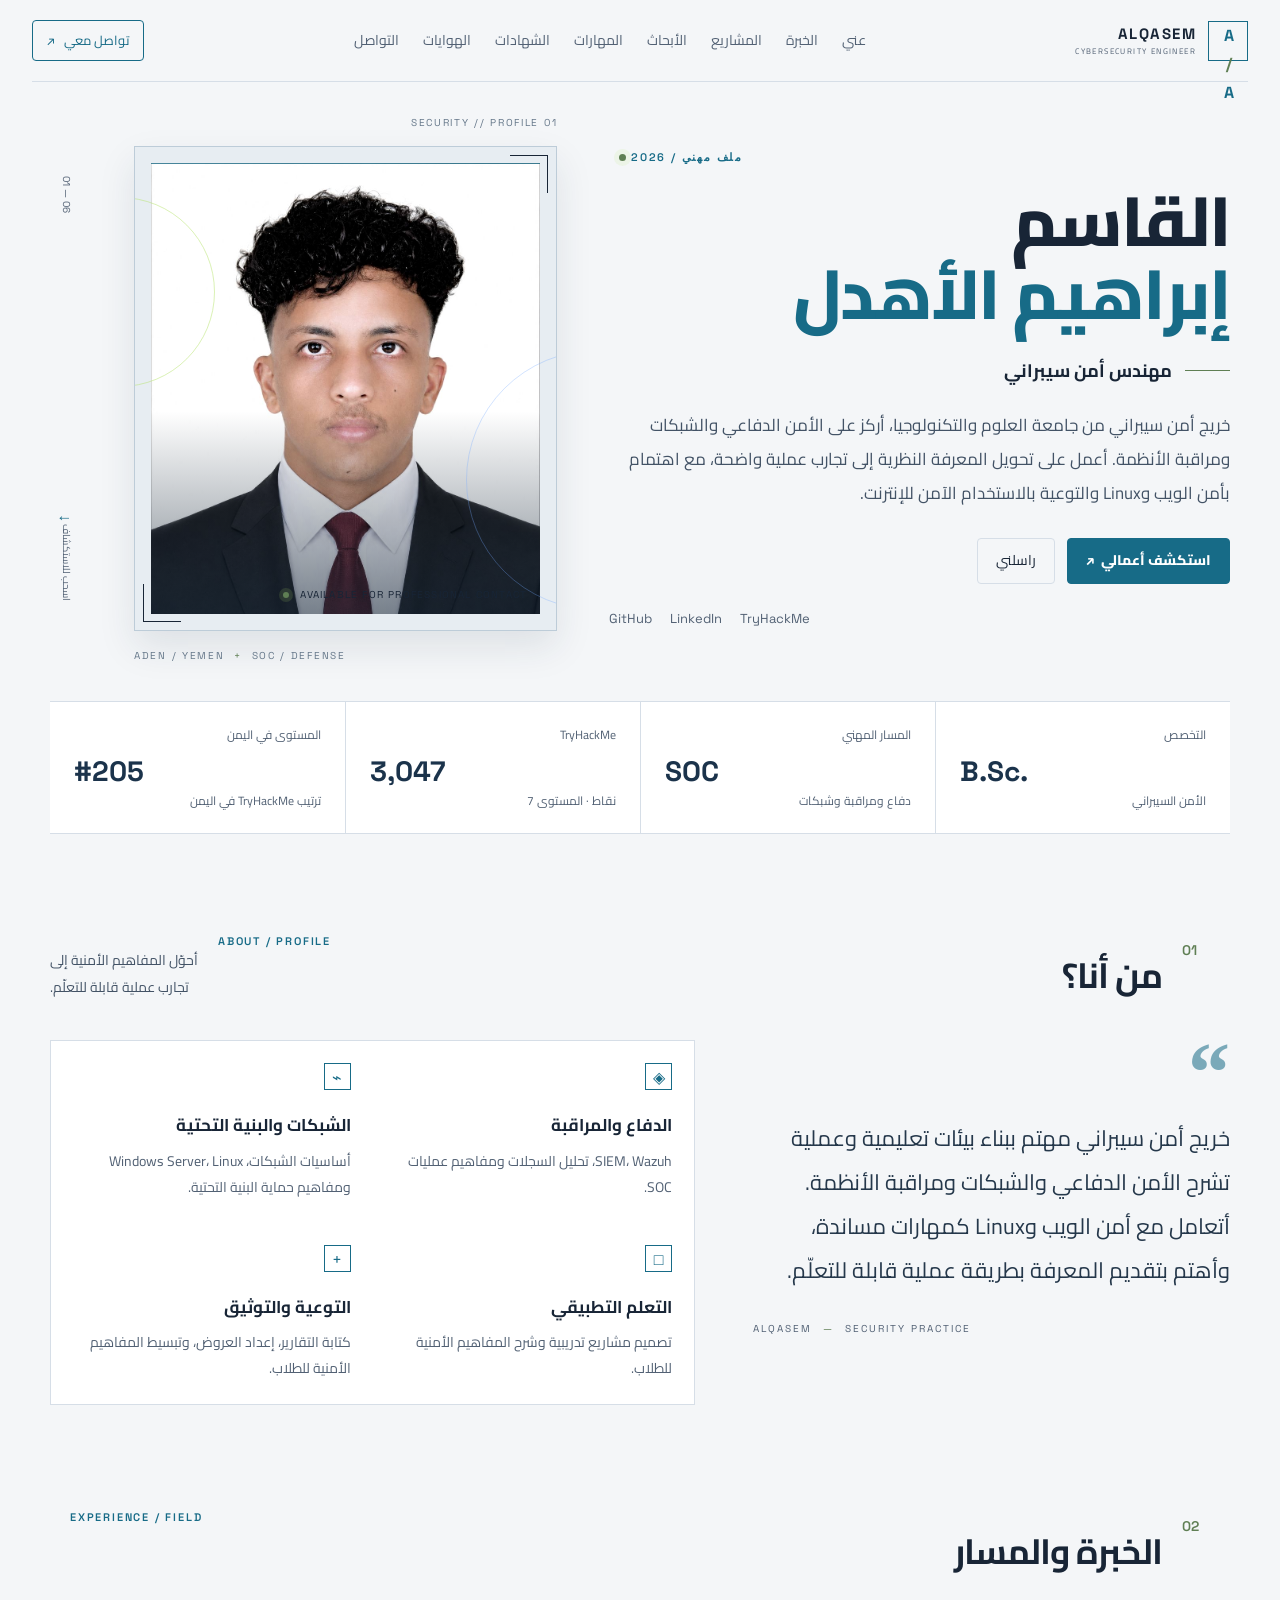
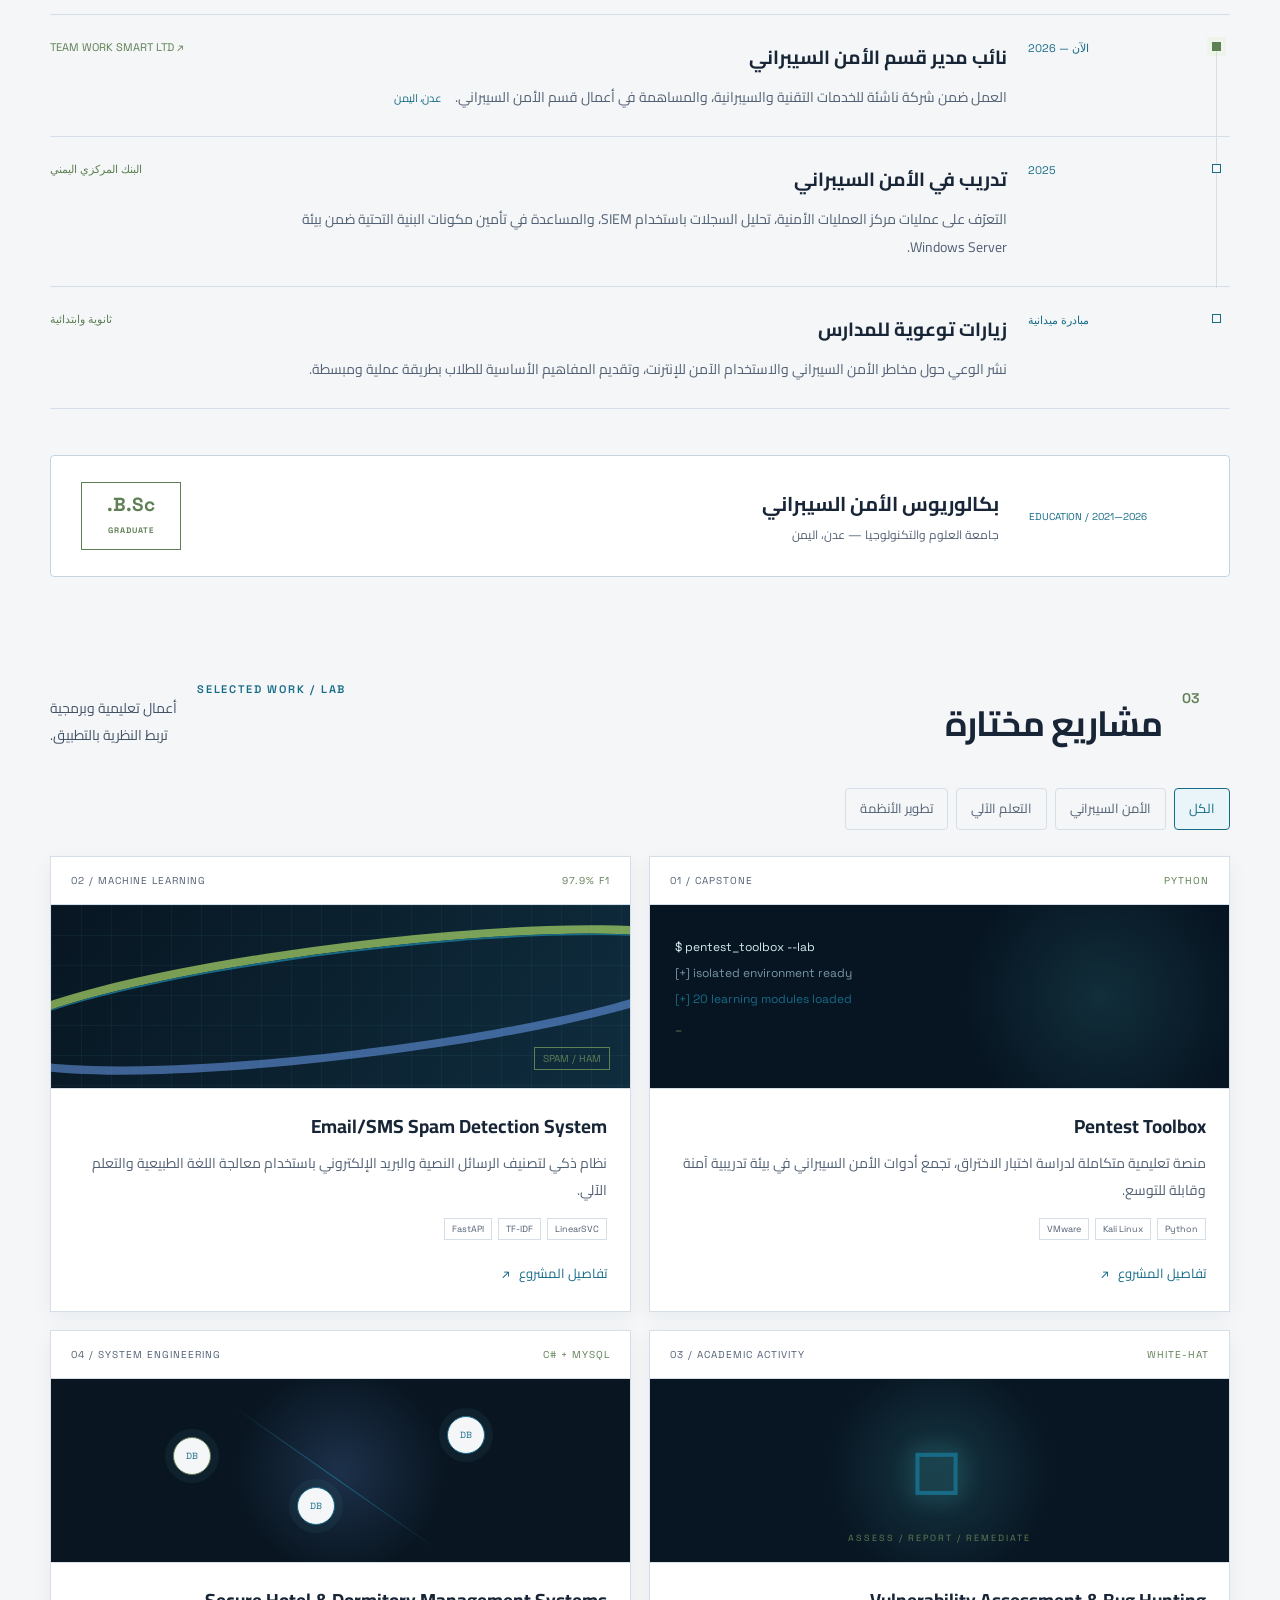
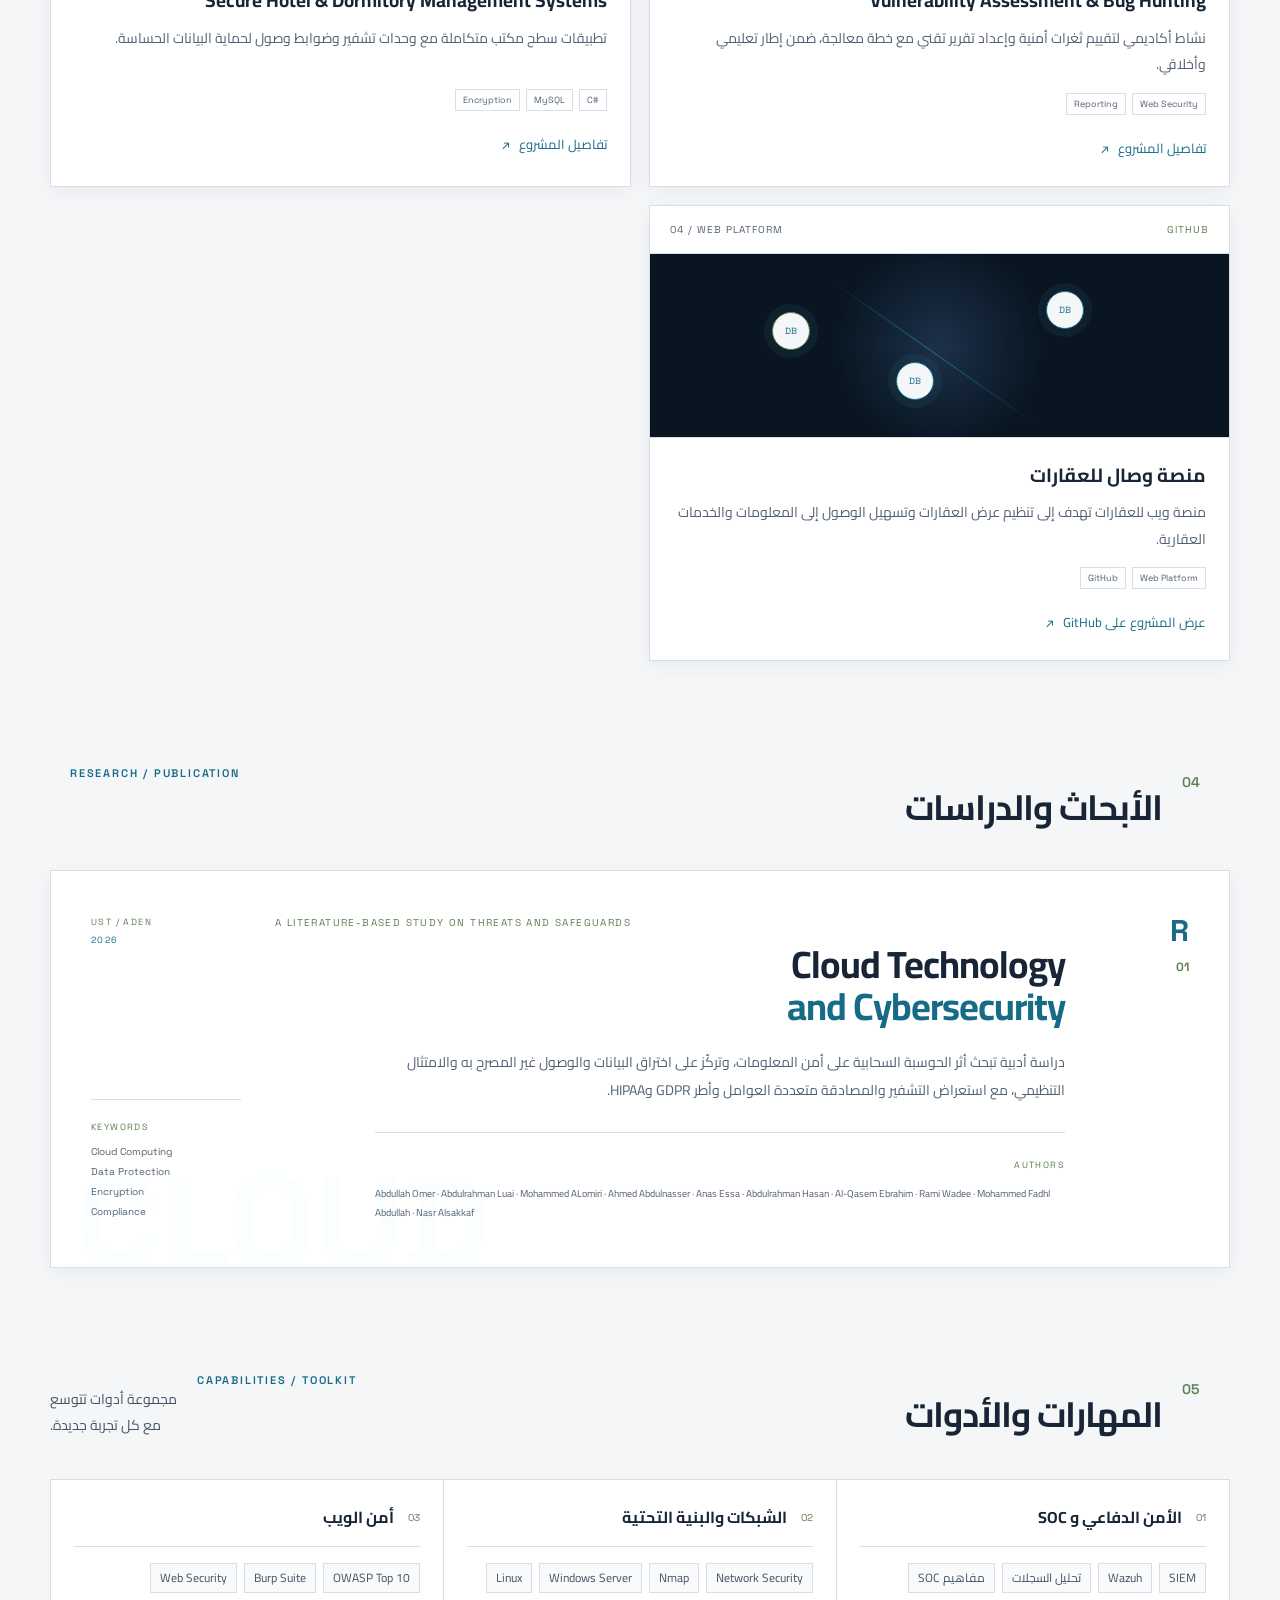
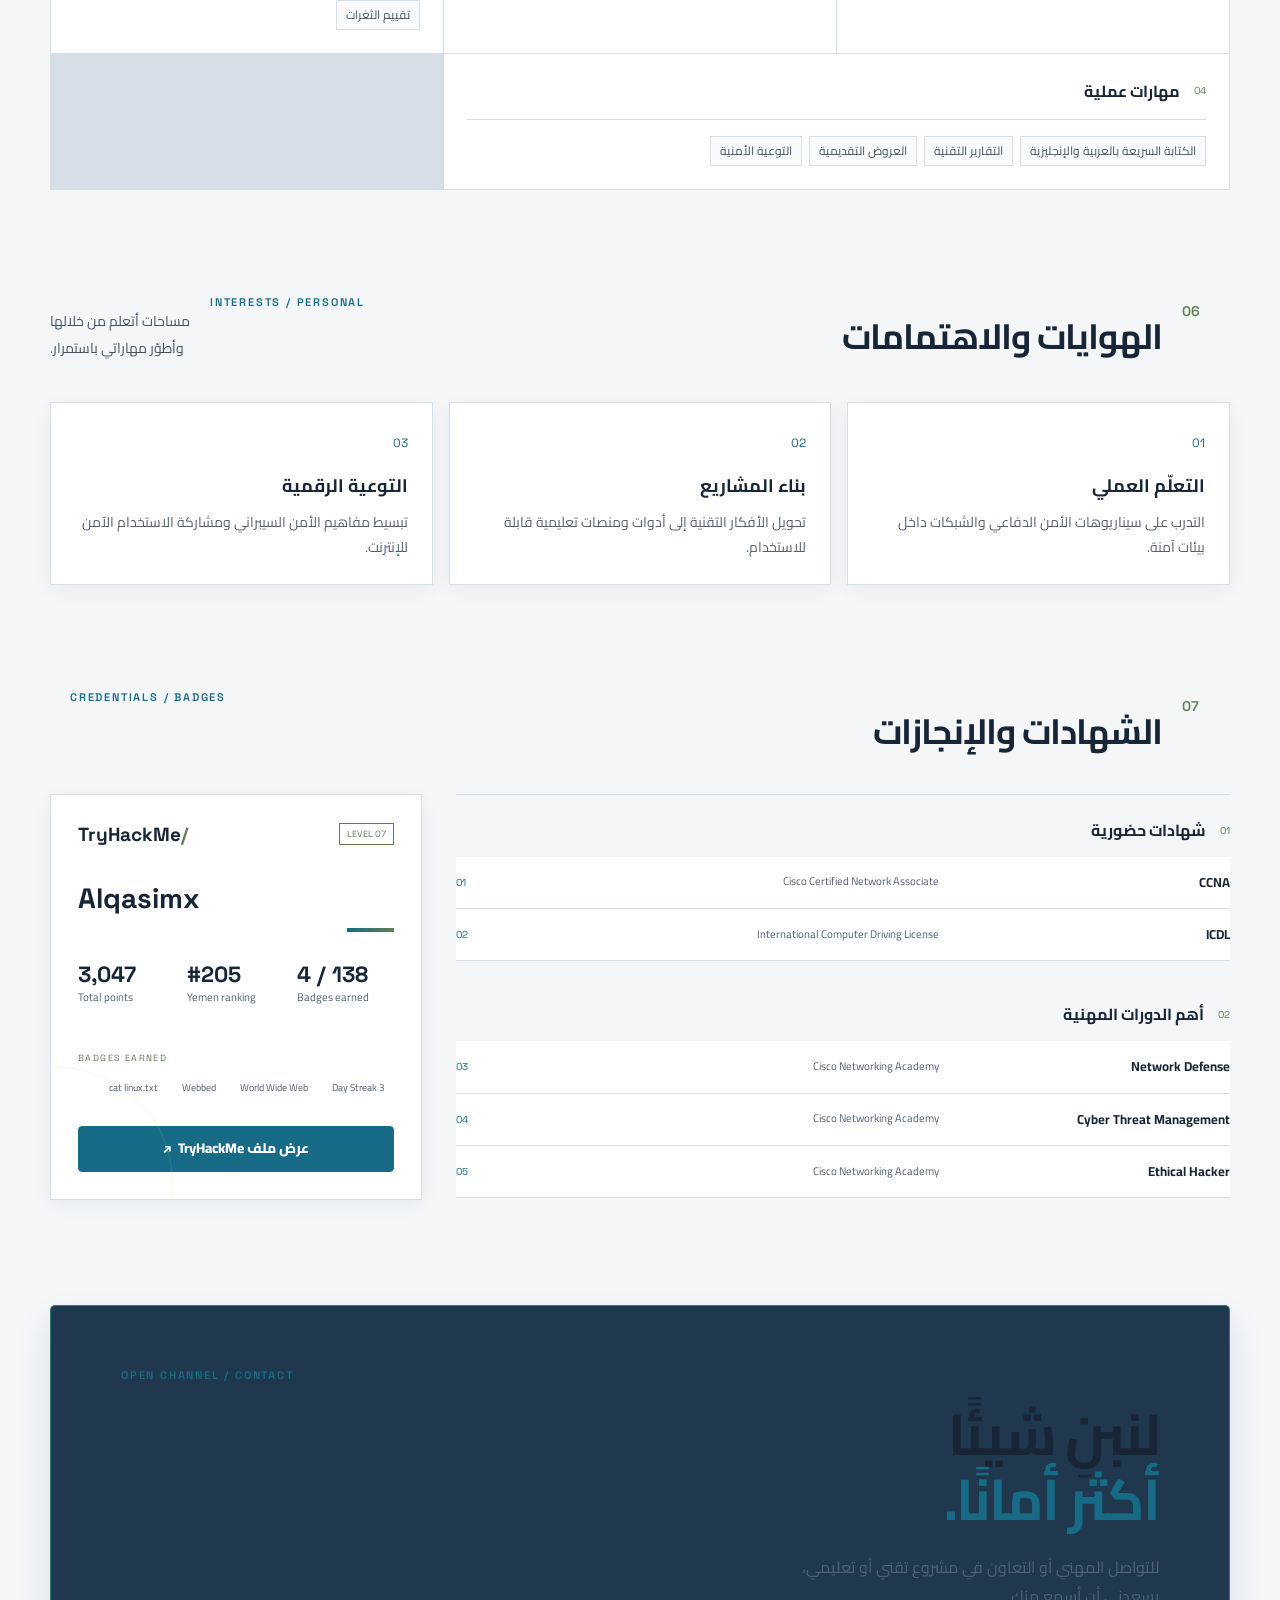
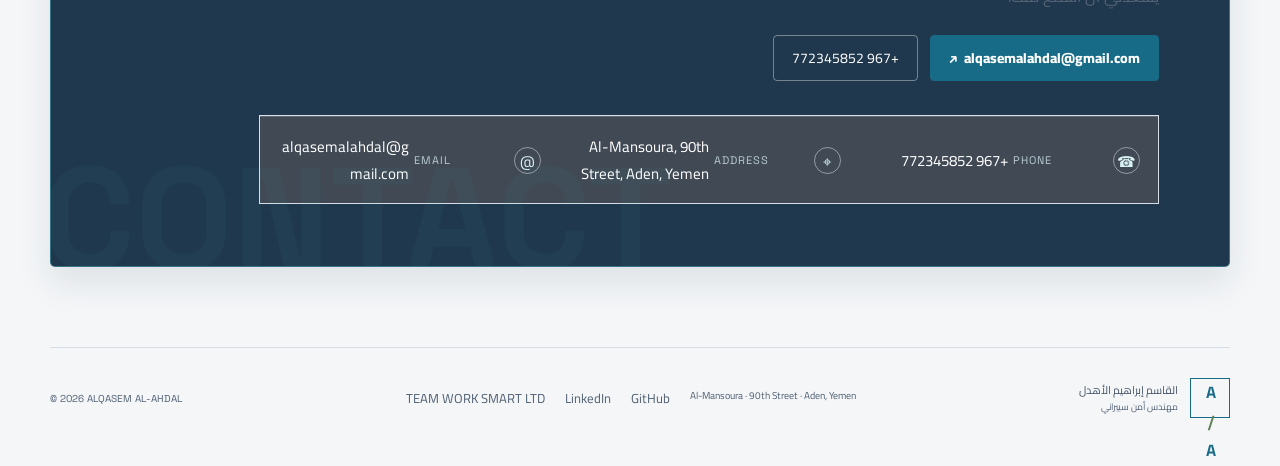
==== commit 9f29118c: "Refine portfolio with clearer classic design Focus the profile on defensive security and networking," ====
--- a/index.html
+++ b/index.html
@@ -13,6 +13,7 @@
     <link rel="preconnect" href="https://fonts.gstatic.com" crossorigin />
     <link href="https://fonts.googleapis.com/css2?family=Cairo:wght@400;500;600;700;800&family=Space+Grotesk:wght@500;600;700&display=swap" rel="stylesheet" />
     <link rel="stylesheet" href="styles.css" />
+    <link rel="stylesheet" href="classic-overrides.css" />
   </head>
   <body>
     <div class="noise" aria-hidden="true"></div>
@@ -30,6 +31,7 @@
         <a href="#research">الأبحاث</a>
         <a href="#skills">المهارات</a>
         <a href="#credentials">الشهادات</a>
+        <a href="#hobbies">الهوايات</a>
         <a href="#contact">التواصل</a>
       </nav>
       <a class="header-contact" href="mailto:alqasemalahdal@gmail.com">تواصل معي <span>↗</span></a>
@@ -41,7 +43,7 @@
           <p class="eyebrow"><span class="pulse"></span> ملف مهني / 2026</p>
           <h1>القاسم<br /><em>إبراهيم الأهدل</em></h1>
           <div class="hero-role"><span class="line"></span><strong>مهندس أمن سيبراني</strong></div>
-          <p class="hero-summary">متخصص في الأمن السيبراني، خريج جامعة العلوم والتكنولوجيا (الأولى في اليمن) بدرجة البكالوريوس. مهتم بالعمل في مراكز عمليات الأمن (SOC) وإدارة البنية التحتية للشبكات. أمتلك كفاءة في توثيق وتحليل العمليات التقنية. عوّضت نقص الخبرة العملية التقليدية من خلال تنفيذ مشاريع عملية وزيارات ميدانية، كما ساهمت في مساعدة زملائي على حل المشكلات وتجاوز العقبات التقنية.</p>
+          <p class="hero-summary">خريج أمن سيبراني من جامعة العلوم والتكنولوجيا، أركز على الأمن الدفاعي والشبكات ومراقبة الأنظمة. أعمل على تحويل المعرفة النظرية إلى تجارب عملية واضحة، مع اهتمام بأمن الويب وLinux والتوعية بالاستخدام الآمن للإنترنت.</p>
           <div class="hero-actions">
             <a class="button button-primary" href="#projects">استكشف أعمالي <span>↗</span></a>
             <a class="button button-ghost" href="mailto:alqasemalahdal@gmail.com">راسلني</a>
@@ -71,21 +73,21 @@
       </section>
 
       <section class="metrics section-shell" aria-label="مؤشرات مختصرة">
-        <div class="metric reveal"><span class="metric-kicker">المستوى الأكاديمي</span><strong>B.Sc.</strong><small>Cybersecurity</small></div>
-        <div class="metric reveal delay-1"><span class="metric-kicker">خبرة وظيفية</span><strong>2026</strong><small>نائب مدير قسم الأمن السيبراني</small></div>
-        <div class="metric reveal delay-2"><span class="metric-kicker">TryHackMe</span><strong>3,047</strong><small>Total points · Level 7</small></div>
-        <div class="metric reveal delay-3"><span class="metric-kicker">ترتيب عالمي</span><strong>Top 15%</strong><small>Yemen ranking #205</small></div>
+        <div class="metric reveal"><span class="metric-kicker">التخصص</span><strong>B.Sc.</strong><small>الأمن السيبراني</small></div>
+        <div class="metric reveal delay-1"><span class="metric-kicker">المسار المهني</span><strong>SOC</strong><small>دفاع ومراقبة وشبكات</small></div>
+        <div class="metric reveal delay-2"><span class="metric-kicker">TryHackMe</span><strong>3,047</strong><small>نقاط · المستوى 7</small></div>
+        <div class="metric reveal delay-3"><span class="metric-kicker">المستوى في اليمن</span><strong>#205</strong><small>ترتيب TryHackMe في اليمن</small></div>
       </section>
 
       <section class="section-shell content-section" id="about">
         <div class="section-heading reveal"><span class="section-number">01</span><div><p class="eyebrow">ABOUT / PROFILE</p><h2>من أنا؟</h2></div><p class="heading-note">أحوّل المفاهيم الأمنية إلى<br />تجارب عملية قابلة للتعلّم.</p></div>
         <div class="about-grid">
-          <div class="about-intro reveal"><span class="quote-mark">“</span><p>خريج أمن سيبراني مهتم ببناء بيئات تعليمية وعملية تساعد على فهم الأمن الهجومي والدفاعي، مع اهتمام خاص بأمن تطبيقات الويب، مراقبة الأنظمة، Linux والأدلة الجنائية الرقمية.</p><div class="signature">ALQASEM <span>—</span> SECURITY PRACTICE</div></div>
+          <div class="about-intro reveal"><span class="quote-mark">“</span><p>خريج أمن سيبراني مهتم ببناء بيئات تعليمية وعملية تشرح الأمن الدفاعي والشبكات ومراقبة الأنظمة. أتعامل مع أمن الويب وLinux كمهارات مساندة، وأهتم بتقديم المعرفة بطريقة عملية قابلة للتعلّم.</p><div class="signature">ALQASEM <span>—</span> SECURITY PRACTICE</div></div>
           <div class="about-cards reveal delay-1">
             <article class="mini-card"><span class="card-icon">◈</span><h3>الدفاع والمراقبة</h3><p>SIEM، Wazuh، تحليل السجلات ومفاهيم عمليات SOC.</p></article>
-            <article class="mini-card"><span class="card-icon">⌁</span><h3>الأمن الهجومي</h3><p>أمن تطبيقات الويب، OWASP Top 10، Nmap وMetasploit.</p></article>
+            <article class="mini-card"><span class="card-icon">⌁</span><h3>الشبكات والبنية التحتية</h3><p>أساسيات الشبكات، Windows Server، Linux ومفاهيم حماية البنية التحتية.</p></article>
             <article class="mini-card"><span class="card-icon">□</span><h3>التعلم التطبيقي</h3><p>تصميم مشاريع تدريبية وشرح المفاهيم الأمنية للطلاب.</p></article>
-            <article class="mini-card"><span class="card-icon">+</span><h3>التوثيق</h3><p>كتابة التقارير التقنية وإنشاء العروض والمواقع التفاعلية.</p></article>
+            <article class="mini-card"><span class="card-icon">+</span><h3>التوعية والتوثيق</h3><p>كتابة التقارير، إعداد العروض، وتبسيط المفاهيم الأمنية للطلاب.</p></article>
           </div>
         </div>
       </section>
@@ -108,6 +110,7 @@
           <article class="project-card reveal delay-1" data-category="ai" data-project="spam"><div class="project-meta"><span>02 / MACHINE LEARNING</span><span>97.9% F1</span></div><div class="project-visual visual-signal"><div class="signal-grid"></div><div class="signal-wave"></div><span class="signal-pill">SPAM / HAM</span></div><div class="project-content"><h3>Email/SMS Spam Detection System</h3><p>نظام ذكي لتصنيف الرسائل النصية والبريد الإلكتروني باستخدام معالجة اللغة الطبيعية والتعلم الآلي.</p><div class="tags"><span>LinearSVC</span><span>TF-IDF</span><span>FastAPI</span></div><button class="project-link open-project" data-project="spam">تفاصيل المشروع <span>↗</span></button></div></article>
           <article class="project-card reveal delay-2" data-category="security" data-project="bughunt"><div class="project-meta"><span>03 / ACADEMIC ACTIVITY</span><span>WHITE-HAT</span></div><div class="project-visual visual-shield"><span class="shield-symbol">◇</span><span class="shield-caption">ASSESS / REPORT / REMEDIATE</span></div><div class="project-content"><h3>Vulnerability Assessment &amp; Bug Hunting</h3><p>نشاط أكاديمي لتقييم ثغرات أمنية وإعداد تقرير تقني مع خطة معالجة، ضمن إطار تعليمي وأخلاقي.</p><div class="tags"><span>Web Security</span><span>Reporting</span></div><button class="project-link open-project" data-project="bughunt">تفاصيل المشروع <span>↗</span></button></div></article>
           <article class="project-card reveal" data-category="development" data-project="systems"><div class="project-meta"><span>04 / SYSTEM ENGINEERING</span><span>C# + MYSQL</span></div><div class="project-visual visual-datastream"><span class="db-node"></span><span class="db-node"></span><span class="db-node"></span><span class="db-connection"></span></div><div class="project-content"><h3>Secure Hotel &amp; Dormitory Management Systems</h3><p>تطبيقات سطح مكتب متكاملة مع وحدات تشفير وضوابط وصول لحماية البيانات الحساسة.</p><div class="tags"><span>C#</span><span>MySQL</span><span>Encryption</span></div><button class="project-link open-project" data-project="systems">تفاصيل المشروع <span>↗</span></button></div></article>
+          <article class="project-card reveal delay-1" data-category="development" data-project="wasal"><div class="project-meta"><span>04 / WEB PLATFORM</span><span>GITHUB</span></div><div class="project-visual visual-datastream"><span class="db-node"></span><span class="db-node"></span><span class="db-node"></span><span class="db-connection"></span></div><div class="project-content"><h3>منصة وصال للعقارات</h3><p>منصة ويب للعقارات تهدف إلى تنظيم عرض العقارات وتسهيل الوصول إلى المعلومات والخدمات العقارية.</p><div class="tags"><span>Web Platform</span><span>GitHub</span></div><a class="project-link" href="https://github.com/Alqasimx/wasal" target="_blank" rel="noreferrer">عرض المشروع على GitHub <span>↗</span></a></div></article>
         </div>
       </section>
 
@@ -119,24 +122,32 @@
       <section class="section-shell content-section skills-section" id="skills">
         <div class="section-heading reveal"><span class="section-number">05</span><div><p class="eyebrow">CAPABILITIES / TOOLKIT</p><h2>المهارات والأدوات</h2></div><p class="heading-note">مجموعة أدوات تتوسع<br />مع كل تجربة جديدة.</p></div>
         <div class="skills-layout">
-          <div class="skill-group reveal"><div class="skill-group-head"><span>01</span><h3>أمن تطبيقات الويب</h3></div><div class="skill-list"><span>Burp Suite</span><span>OWASP Top 10</span><span>Web Security</span><span>Vulnerability Assessment</span></div></div>
-          <div class="skill-group reveal delay-1"><div class="skill-group-head"><span>02</span><h3>اختبار الاختراق</h3></div><div class="skill-list"><span>Nmap</span><span>Metasploit</span><span>Ethical Hacking</span><span>Network Pentesting</span></div></div>
-          <div class="skill-group reveal delay-2"><div class="skill-group-head"><span>03</span><h3>المراقبة والأدلة الرقمية</h3></div><div class="skill-list"><span>SIEM</span><span>Wazuh</span><span>FTK Imager</span><span>Autopsy</span><span>Log Analysis</span></div></div>
-          <div class="skill-group reveal"><div class="skill-group-head"><span>04</span><h3>الأنظمة والتطوير</h3></div><div class="skill-list"><span>Kali Linux</span><span>Linux Commands</span><span>Windows Server</span><span>Python</span><span>C#</span><span>SQL</span><span>HTML / CSS</span></div></div>
-          <div class="skill-group reveal delay-1"><div class="skill-group-head"><span>05</span><h3>مهارات مهنية</h3></div><div class="skill-list"><span>الكتابة السريعة بالعربية والإنجليزية</span><span>التقارير التقنية</span><span>العروض التقديمية</span><span>إنشاء مواقع الويب</span><span>التوعية الأمنية</span><span>العمل الجماعي</span></div></div>
+          <div class="skill-group reveal"><div class="skill-group-head"><span>01</span><h3>الأمن الدفاعي و SOC</h3></div><div class="skill-list"><span>SIEM</span><span>Wazuh</span><span>تحليل السجلات</span><span>مفاهيم SOC</span></div></div>
+          <div class="skill-group reveal delay-1"><div class="skill-group-head"><span>02</span><h3>الشبكات والبنية التحتية</h3></div><div class="skill-list"><span>Network Security</span><span>Nmap</span><span>Windows Server</span><span>Linux</span></div></div>
+          <div class="skill-group reveal delay-2"><div class="skill-group-head"><span>03</span><h3>أمن الويب</h3></div><div class="skill-list"><span>OWASP Top 10</span><span>Burp Suite</span><span>Web Security</span><span>تقييم الثغرات</span></div></div>
+          <div class="skill-group reveal"><div class="skill-group-head"><span>04</span><h3>مهارات عملية</h3></div><div class="skill-list"><span>الكتابة السريعة بالعربية والإنجليزية</span><span>التقارير التقنية</span><span>العروض التقديمية</span><span>التوعية الأمنية</span></div></div>
+        </div>
+      </section>
+
+      <section class="section-shell content-section hobbies-section" id="hobbies">
+        <div class="section-heading reveal"><span class="section-number">06</span><div><p class="eyebrow">INTERESTS / PERSONAL</p><h2>الهوايات والاهتمامات</h2></div><p class="heading-note">مساحات أتعلم من خلالها<br />وأطوّر مهاراتي باستمرار.</p></div>
+        <div class="hobbies-grid">
+          <article class="hobby-card reveal"><span>01</span><h3>التعلّم العملي</h3><p>التدرب على سيناريوهات الأمن الدفاعي والشبكات داخل بيئات آمنة.</p></article>
+          <article class="hobby-card reveal delay-1"><span>02</span><h3>بناء المشاريع</h3><p>تحويل الأفكار التقنية إلى أدوات ومنصات تعليمية قابلة للاستخدام.</p></article>
+          <article class="hobby-card reveal delay-2"><span>03</span><h3>التوعية الرقمية</h3><p>تبسيط مفاهيم الأمن السيبراني ومشاركة الاستخدام الآمن للإنترنت.</p></article>
         </div>
       </section>
 
       <section class="section-shell content-section credentials-section" id="credentials">
-        <div class="section-heading reveal"><span class="section-number">06</span><div><p class="eyebrow">CREDENTIALS / BADGES</p><h2>الشهادات والإنجازات</h2></div></div>
+        <div class="section-heading reveal"><span class="section-number">07</span><div><p class="eyebrow">CREDENTIALS / BADGES</p><h2>الشهادات والإنجازات</h2></div></div>
         <div class="credentials-grid">
-          <div class="certificates reveal"><div class="subheading"><span>01</span><h3>شهادات حضورية</h3></div><div class="certificate-row"><strong>CCNA</strong><span>Cisco Certified Network Associate</span><b>01</b></div><div class="certificate-row"><strong>ICDL</strong><span>International Computer Driving License</span><b>02</b></div><div class="subheading secondary"><span>02</span><h3>دورات وشهادات مهنية</h3></div><div class="certificate-row"><strong>Ethical Hacker</strong><span>Cisco Networking Academy</span><b>03</b></div><div class="certificate-row"><strong>Network Defense</strong><span>Cisco Networking Academy</span><b>04</b></div><div class="certificate-row"><strong>Cyber Threat Management</strong><span>Cisco Networking Academy</span><b>05</b></div><div class="certificate-row"><strong>Introduction to Cybersecurity</strong><span>Cisco Networking Academy</span><b>06</b></div><div class="certificate-row"><strong>Overview of AI</strong><span>Huawei</span><b>07</b></div><div class="certificate-row"><strong>One Million Prompters</strong><span>One Million Prompters Initiative</span><b>08</b></div><div class="certificate-row"><strong>Data Science and Analytics</strong><span>HP LIFE</span><b>09</b></div><div class="certificate-row"><strong>Digital Business Skills</strong><span>HP LIFE</span><b>10</b></div></div>
-          <div class="tryhackme-card reveal delay-1"><div class="thm-top"><span class="thm-brand">TryHackMe<span>/</span></span><span class="thm-level">LEVEL 07</span></div><div class="thm-user">Alqasimx</div><div class="thm-bar"><span style="width: 15%"></span></div><div class="thm-stats"><div><strong>3,047</strong><small>Total points</small></div><div><strong>Top 15%</strong><small>Global ranking</small></div><div><strong>#205</strong><small>Yemen ranking</small></div><div><strong>4 / 138</strong><small>Badges earned</small></div></div><div class="badges"><p>BADGES EARNED</p><div class="badge-list"><span>3 Day Streak</span><span>World Wide Web</span><span>Webbed</span><span>cat linux.txt</span></div></div><a class="button button-primary full" href="https://tryhackme.com/p/Alqasimx" target="_blank" rel="noreferrer">عرض ملف TryHackMe <span>↗</span></a></div>
+          <div class="certificates reveal"><div class="subheading"><span>01</span><h3>شهادات حضورية</h3></div><div class="certificate-row"><strong>CCNA</strong><span>Cisco Certified Network Associate</span><b>01</b></div><div class="certificate-row"><strong>ICDL</strong><span>International Computer Driving License</span><b>02</b></div><div class="subheading secondary"><span>02</span><h3>أهم الدورات المهنية</h3></div><div class="certificate-row"><strong>Network Defense</strong><span>Cisco Networking Academy</span><b>03</b></div><div class="certificate-row"><strong>Cyber Threat Management</strong><span>Cisco Networking Academy</span><b>04</b></div><div class="certificate-row"><strong>Ethical Hacker</strong><span>Cisco Networking Academy</span><b>05</b></div></div>
+          <div class="tryhackme-card reveal delay-1"><div class="thm-top"><span class="thm-brand">TryHackMe<span>/</span></span><span class="thm-level">LEVEL 07</span></div><div class="thm-user">Alqasimx</div><div class="thm-bar"><span style="width: 15%"></span></div><div class="thm-stats"><div><strong>3,047</strong><small>Total points</small></div><div><strong>#205</strong><small>Yemen ranking</small></div><div><strong>4 / 138</strong><small>Badges earned</small></div></div><div class="badges"><p>BADGES EARNED</p><div class="badge-list"><span>3 Day Streak</span><span>World Wide Web</span><span>Webbed</span><span>cat linux.txt</span></div></div><a class="button button-primary full" href="https://tryhackme.com/p/Alqasimx" target="_blank" rel="noreferrer">عرض ملف TryHackMe <span>↗</span></a></div>
         </div>
       </section>
 
       <section class="contact-section section-shell" id="contact">
-        <div class="contact-panel reveal"><p class="eyebrow">OPEN CHANNEL / CONTACT</p><h2>لنبنِ شيئًا<br /><em>أكثر أمانًا.</em></h2><p>للتواصل المهني أو التعاون في مشروع تقني أو تعليمي، يسعدني أن أسمع منك.</p><div class="contact-actions"><a class="button button-primary" href="mailto:alqasemalahdal@gmail.com">alqasemalahdal@gmail.com <span>↗</span></a><a class="button button-ghost" href="tel:+967772345852">+967 772345852</a></div><div class="contact-details"><div><span class="detail-label">PHONE</span><a href="tel:+967772345852">+967 772345852</a></div><div><span class="detail-label">ADDRESS</span><span>Al-Mansoura, 90th Street, Aden, Yemen</span></div><div><span class="detail-label">EMAIL</span><a href="mailto:alqasemalahdal@gmail.com">alqasemalahdal@gmail.com</a></div></div></div>
+        <div class="contact-panel reveal"><p class="eyebrow">OPEN CHANNEL / CONTACT</p><h2>لنبنِ شيئًا<br /><em>أكثر أمانًا.</em></h2><p>للتواصل المهني أو التعاون في مشروع تقني أو تعليمي، يسعدني أن أسمع منك.</p><div class="contact-actions"><a class="button button-primary" href="mailto:alqasemalahdal@gmail.com">alqasemalahdal@gmail.com <span>↗</span></a><a class="button button-ghost" href="tel:+967772345852">+967 772345852</a></div><div class="contact-details"><div class="contact-item"><span class="contact-icon">☎</span><span class="detail-label">PHONE</span><a href="tel:+967772345852">+967 772345852</a></div><div class="contact-item"><span class="contact-icon">⌖</span><span class="detail-label">ADDRESS</span><span>Al-Mansoura, 90th Street, Aden, Yemen</span></div><div class="contact-item"><span class="contact-icon">@</span><span class="detail-label">EMAIL</span><a href="mailto:alqasemalahdal@gmail.com">alqasemalahdal@gmail.com</a></div></div></div>
       </section>
     </main>
 
--- a/classic-overrides.css
+++ b/classic-overrides.css
@@ -0,0 +1,5 @@
+/* Classic, clearer visual direction */
+:root{--bg:#f4f6f8;--panel:#ffffff;--panel-2:#edf1f5;--line:#d6dee7;--text:#182536;--muted:#526174;--cyan:#176b87;--green:#5f7f54;--blue:#42658b;--accent:#e9eef3;--shadow:0 16px 35px rgba(27,45,64,.10)}
+body{background:var(--bg);color:var(--text);font-size:16px}.noise,.grid-glow{display:none}.site-header{background:rgba(244,246,248,.96);border-bottom-color:var(--line)}.brand-mark{border-color:var(--cyan);color:var(--cyan)}.brand-copy b{letter-spacing:1.5px}.main-nav{font-size:14px;color:var(--muted);gap:24px}.header-contact{border-color:var(--cyan);color:var(--cyan);font-size:13px;border-radius:4px}.hero{min-height:610px;padding:64px 0 70px;gap:52px}.hero h1{font-size:clamp(42px,5.4vw,72px);letter-spacing:-2px}.hero-summary{color:#435366;font-size:17px;line-height:2;max-width:650px}.hero-role{font-size:18px}.button{font-size:14px;border-radius:4px;min-height:46px}.button-primary{background:var(--cyan);color:#fff;border-color:var(--cyan)}.quick-links{font-size:13px;gap:18px}.portrait-frame{height:485px;background:#e7edf2;border-color:#bdccd8;box-shadow:var(--shadow)}.portrait-frame img{filter:saturate(.82) contrast(1.02)}.portrait-overlay{background:linear-gradient(180deg,transparent 55%,rgba(16,33,49,.56))}.portrait-frame:after{background:var(--cyan);animation:none}.portrait-tag{font-size:10px}.scan-label{font-size:10px;color:#66788a}.metrics{margin-bottom:100px;background:#fff;border-color:var(--line)}.metric{padding:22px 24px;border-color:var(--line)}.metric-kicker,.metric small{font-size:12px}.metric strong{font-size:28px;color:#1b334b}.content-section{padding-bottom:105px}.section-heading{margin-bottom:40px}.section-heading h2{font-size:35px}.heading-note{font-size:14px;color:#435366}.eyebrow{font-size:11px;color:var(--cyan);letter-spacing:1.8px}.about-grid{gap:58px}.about-intro p{font-size:22px;line-height:2;color:#25384b}.quote-mark{color:var(--cyan)}.about-cards{gap:0;background:var(--line)}.mini-card{background:#fff;min-height:165px;padding:22px}.mini-card h3{font-size:17px}.mini-card p{font-size:14px;line-height:1.85;color:#526174}.timeline{border-color:var(--line)}.timeline-item{padding:25px 0;border-color:var(--line)}.timeline-top h3{font-size:19px}.timeline-body p{font-size:14px;color:#526174}.education-card{background:#fff;border-color:#c5d5df;border-radius:4px}.project-card{background:#fff;border-color:var(--line);box-shadow:0 5px 18px rgba(27,45,64,.05)}.project-card:hover{border-color:#90b2c1;transform:translateY(-3px);box-shadow:var(--shadow)}.project-meta{font-size:10px}.project-content h3{font-size:19px}.project-content p{font-size:14px;color:#526174;line-height:1.9}.project-link{font-size:13px}.filter{font-size:13px;border-radius:4px}.research-card{background:#fff;border-color:var(--line);box-shadow:0 5px 18px rgba(27,45,64,.05)}.research-main h3{font-size:38px}.research-summary{font-size:14px;color:#526174}.skills-layout{background:var(--line);border-color:var(--line)}.skill-group{background:#fff;padding:23px}.skill-group-head h3{font-size:16px}.skill-list span{font-size:12px;color:#435366;background:#f8fafb}.hobbies-grid{display:grid;grid-template-columns:repeat(3,1fr);gap:16px}.hobby-card{background:#fff;border:1px solid var(--line);padding:24px;min-height:150px;box-shadow:0 5px 18px rgba(27,45,64,.05)}.hobby-card>span{font:12px 'Space Grotesk',sans-serif;color:var(--cyan)}.hobby-card h3{font-size:18px;margin:15px 0 7px}.hobby-card p{font-size:14px;color:#526174;line-height:1.8;margin:0}.credentials-grid{gap:34px}.certificate-row{background:#fff}.tryhackme-card{background:#fff;border-color:var(--line);box-shadow:0 5px 18px rgba(27,45,64,.05)}.thm-stats{grid-template-columns:repeat(3,1fr)}.thm-stats>div{border-color:var(--line)}.thm-stats strong{font-size:22px}.thm-stats small{font-size:11px;color:#526174}.contact-section{padding-bottom:80px}.contact-panel{background:#20384d;border-radius:5px;box-shadow:var(--shadow)}.contact-panel p:not(.eyebrow){font-size:16px}.contact-actions .button-ghost{border-color:rgba(255,255,255,.38);color:#fff}.contact-details{gap:0}.contact-item{display:grid!important;grid-template-columns:32px 90px 1fr;align-items:center;column-gap:10px;min-height:64px;border-top:1px solid rgba(255,255,255,.18);padding:8px 0}.contact-icon{display:grid;place-items:center;width:27px;height:27px;border:1px solid rgba(255,255,255,.45);border-radius:50%;font-size:15px;color:#d7f0f2}.detail-label{font-size:11px!important;letter-spacing:1px;color:#b9cbd6!important}.contact-item>a,.contact-item>span:last-child{font-size:15px!important;color:#fff!important;word-break:break-word}.site-footer{border-top-color:var(--line);color:#435366}.site-footer .brand-mark{color:var(--cyan)}.footer-links{font-size:13px}.footer-location{color:#526174}.modal-card{background:#fff;color:var(--text);border-color:var(--line)}.modal-card .modal-close{color:var(--text)}
+@media (max-width:900px){.site-header{height:auto;min-height:76px;flex-wrap:wrap;padding:14px 0;gap:16px}.main-nav{order:3;width:100%;overflow:auto;justify-content:flex-start;padding-bottom:3px;gap:18px}.hero{grid-template-columns:1fr;gap:38px;padding-top:48px}.hero-visual{max-width:420px;width:100%;margin:auto}.hero-aside{display:none}.metrics{grid-template-columns:repeat(2,1fr)}.metric:nth-child(2){border-left:0}.about-grid{grid-template-columns:1fr;gap:30px}.section-heading{grid-template-columns:38px 1fr}.heading-note{grid-column:2;text-align:right;margin-top:0}.research-card{grid-template-columns:55px 1fr}.research-side{grid-column:2;display:grid;grid-template-columns:1fr 1fr}.research-keywords{grid-column:1/-1}.skills-layout{grid-template-columns:repeat(2,1fr)}.skill-group:nth-child(4){grid-column:auto}.hobbies-grid{grid-template-columns:1fr}.credentials-grid{grid-template-columns:1fr}}
+@media (max-width:560px){.section-shell,.site-header{width:min(100% - 32px,1180px)}.header-contact{display:none}.hero h1{font-size:44px}.hero-summary{font-size:15px}.portrait-frame{height:390px}.metrics{margin-bottom:75px}.metric{padding:17px 14px}.metric strong{font-size:23px}.metric-kicker,.metric small{font-size:11px}.section-heading h2{font-size:29px}.about-intro p{font-size:19px}.about-cards{grid-template-columns:1fr}.projects-grid{grid-template-columns:1fr}.skills-layout{grid-template-columns:1fr}.research-card{padding:28px 22px;gap:18px}.research-main h3{font-size:30px}.contact-item{grid-template-columns:30px 72px 1fr}.contact-item>a,.contact-item>span:last-child{font-size:13px!important}.site-footer{padding:24px 0;display:block}.footer-links{margin-top:18px;display:flex;flex-wrap:wrap;gap:12px}}
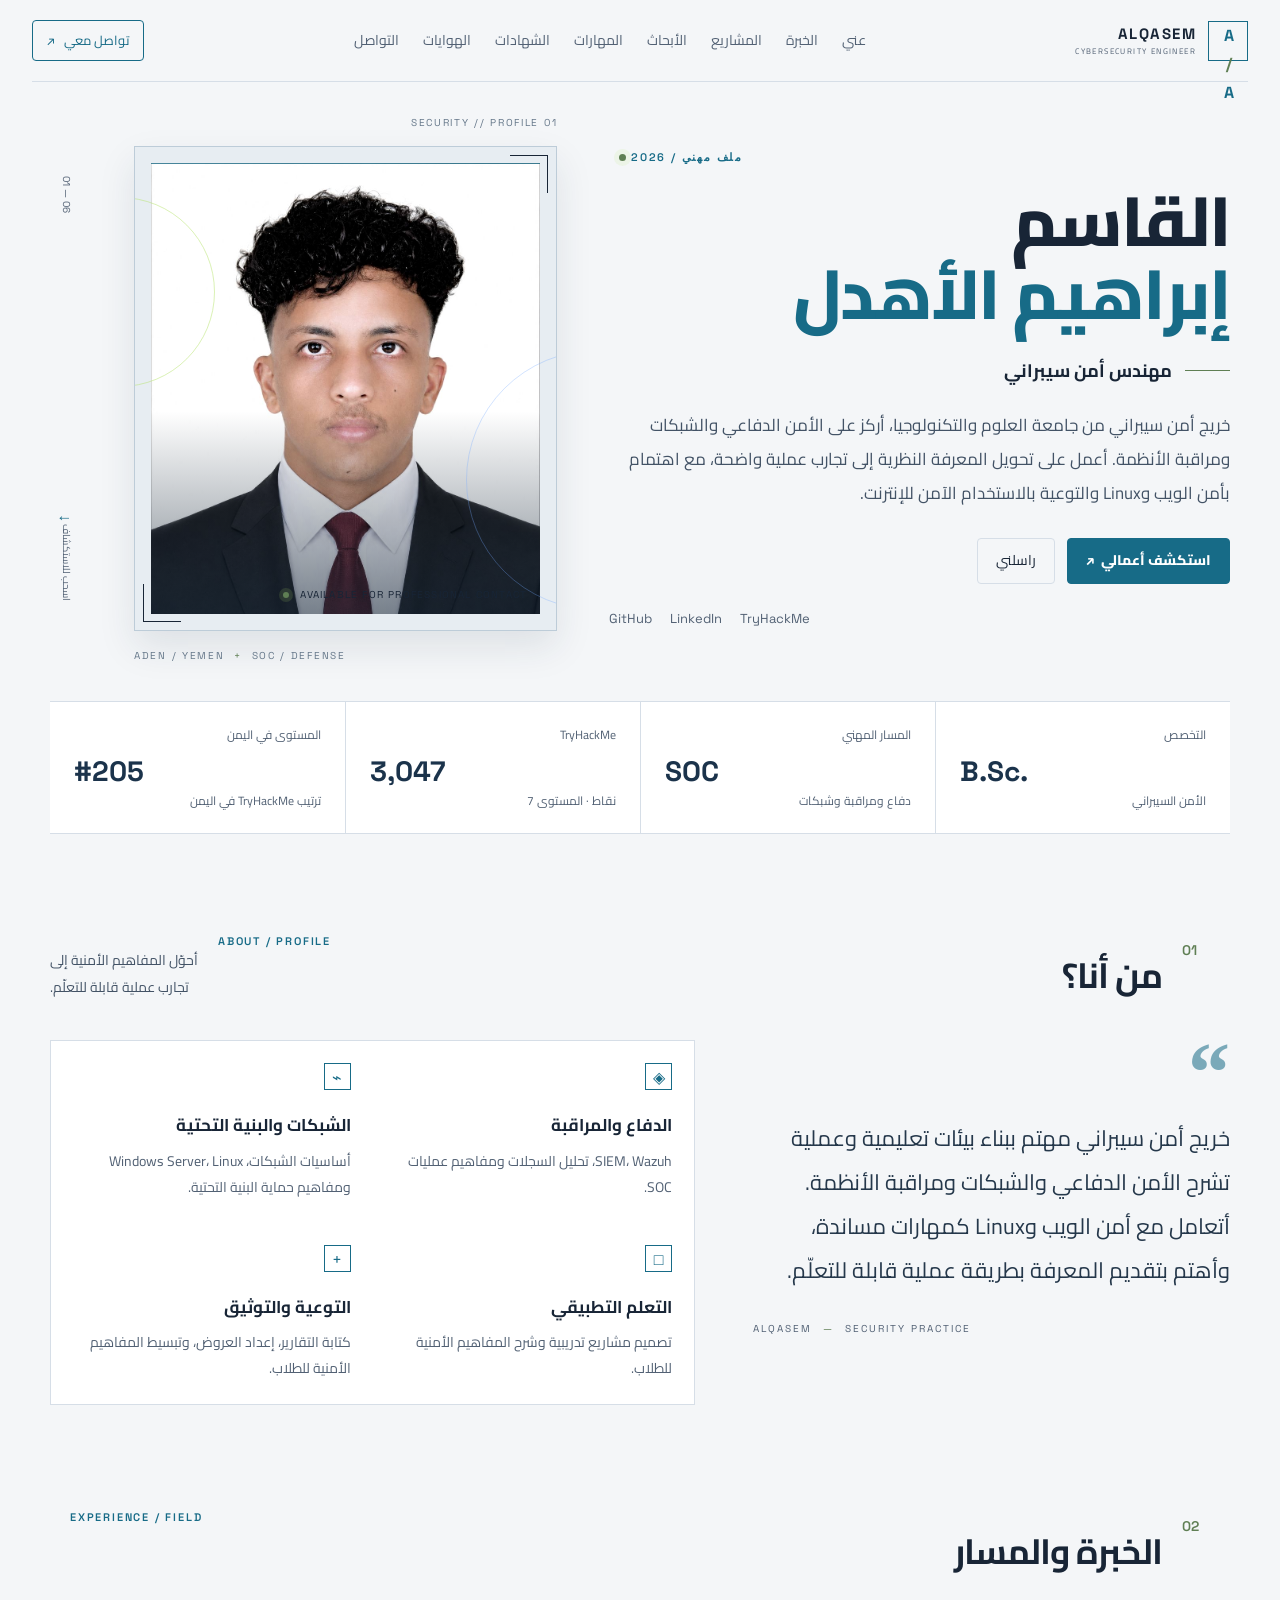
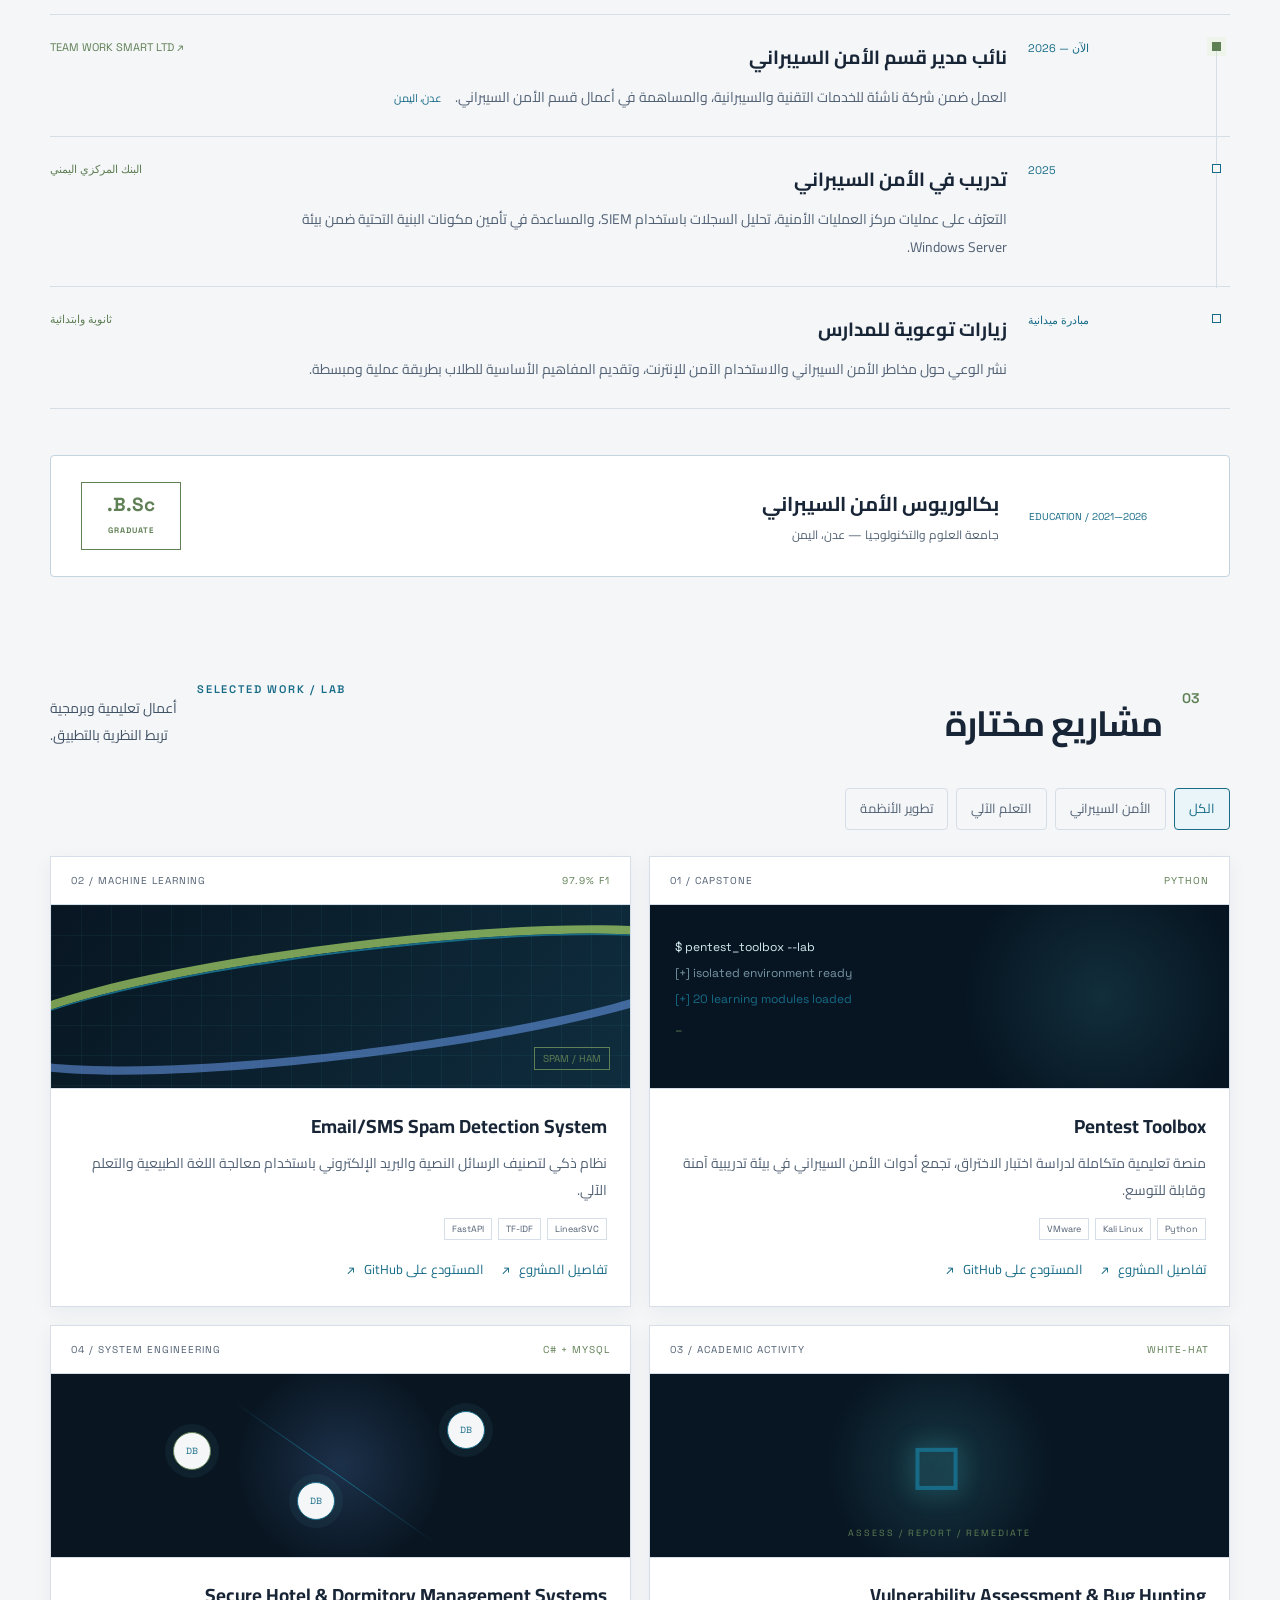
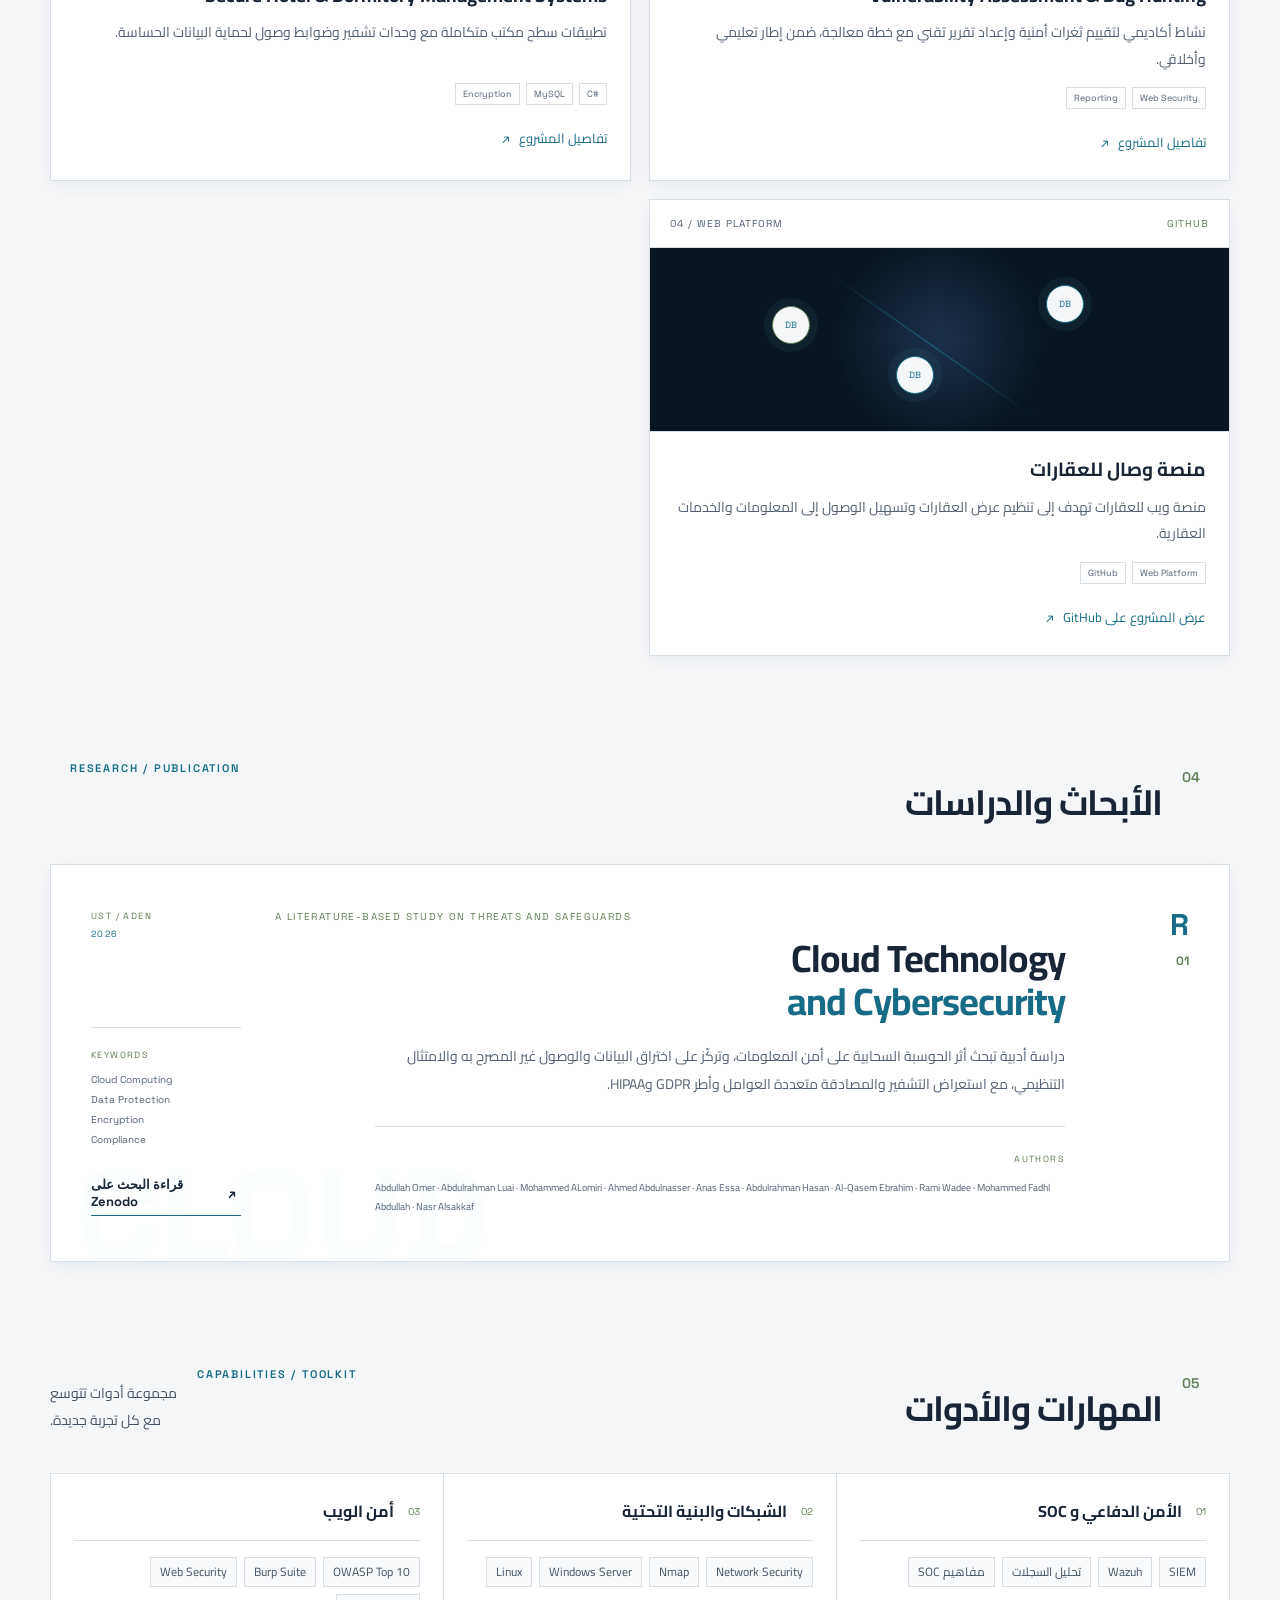
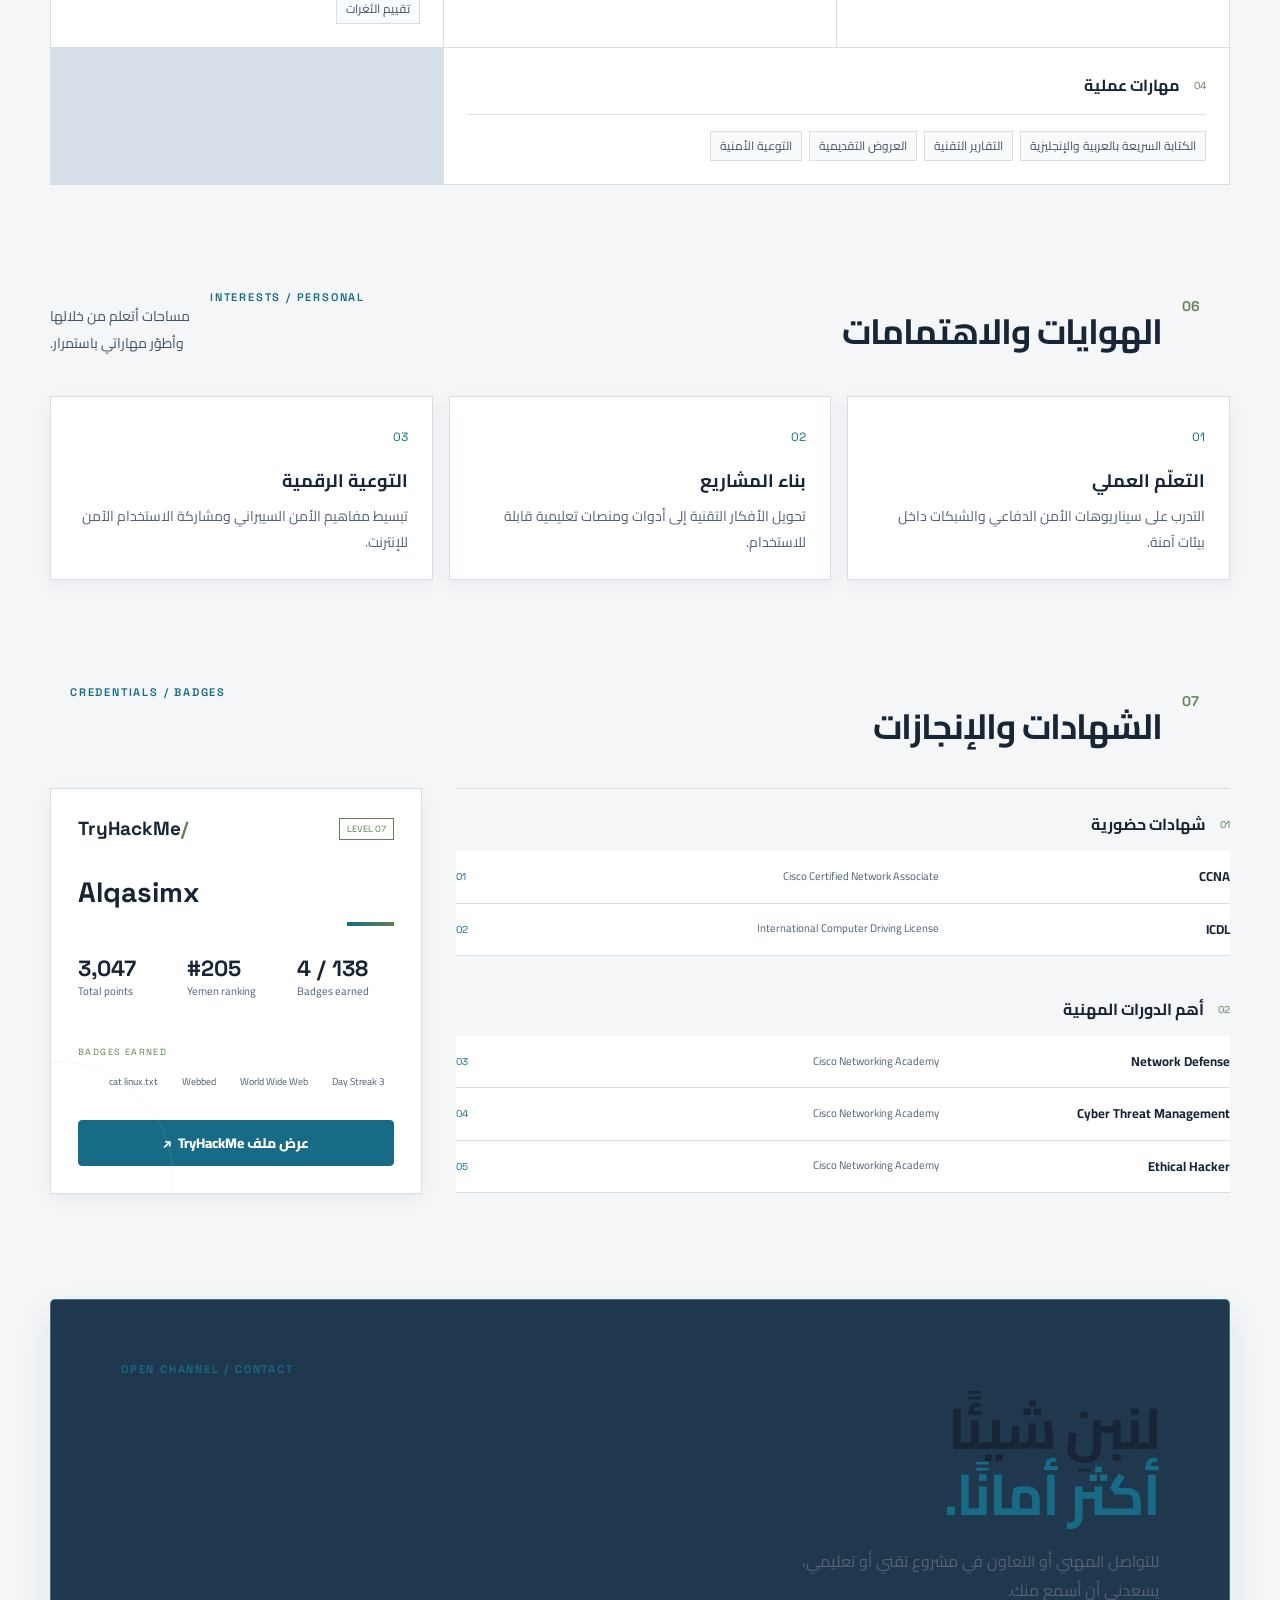
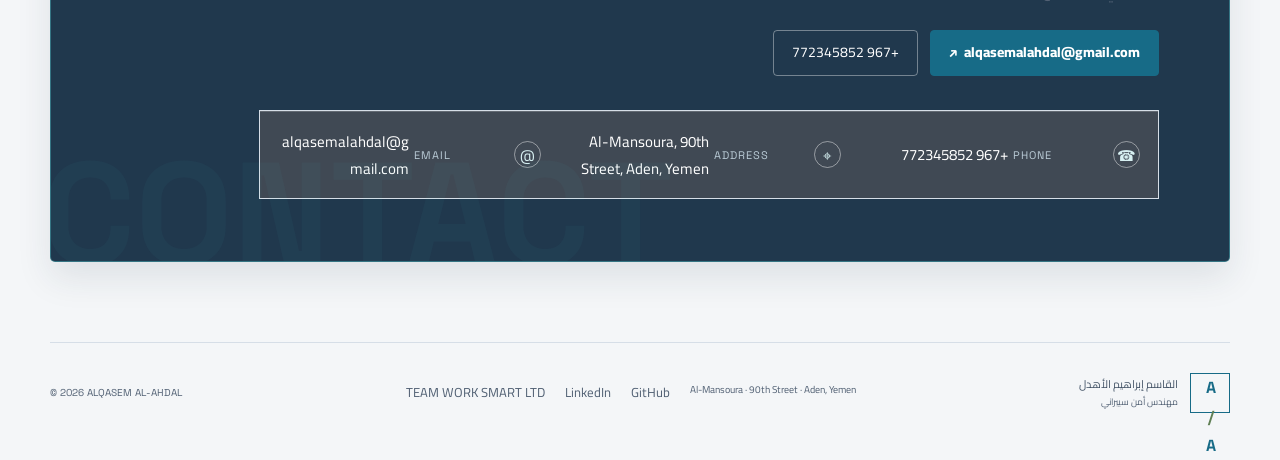
==== commit e0fe15df: "Add project and research links Add direct GitHub links for Pentest Toolbox, Email/SMS Spam Detection" ====
--- a/index.html
+++ b/index.html
@@ -106,8 +106,8 @@
         <div class="section-heading reveal"><span class="section-number">03</span><div><p class="eyebrow">SELECTED WORK / LAB</p><h2>مشاريع مختارة</h2></div><p class="heading-note">أعمال تعليمية وبرمجية<br />تربط النظرية بالتطبيق.</p></div>
         <div class="filter-bar reveal" role="tablist" aria-label="تصفية المشاريع"><button class="filter active" data-filter="all">الكل</button><button class="filter" data-filter="security">الأمن السيبراني</button><button class="filter" data-filter="ai">التعلم الآلي</button><button class="filter" data-filter="development">تطوير الأنظمة</button></div>
         <div class="projects-grid">
-          <article class="project-card featured reveal" data-category="security" data-project="pentest"><div class="project-meta"><span>01 / CAPSTONE</span><span>PYTHON</span></div><div class="project-visual visual-terminal"><span class="terminal-line">$ pentest_toolbox --lab</span><span class="terminal-line muted">[+] isolated environment ready</span><span class="terminal-line cyan">[+] 20 learning modules loaded</span><span class="terminal-cursor">_</span></div><div class="project-content"><h3>Pentest Toolbox</h3><p>منصة تعليمية متكاملة لدراسة اختبار الاختراق، تجمع أدوات الأمن السيبراني في بيئة تدريبية آمنة وقابلة للتوسع.</p><div class="tags"><span>Python</span><span>Kali Linux</span><span>VMware</span></div><button class="project-link open-project" data-project="pentest">تفاصيل المشروع <span>↗</span></button></div></article>
-          <article class="project-card reveal delay-1" data-category="ai" data-project="spam"><div class="project-meta"><span>02 / MACHINE LEARNING</span><span>97.9% F1</span></div><div class="project-visual visual-signal"><div class="signal-grid"></div><div class="signal-wave"></div><span class="signal-pill">SPAM / HAM</span></div><div class="project-content"><h3>Email/SMS Spam Detection System</h3><p>نظام ذكي لتصنيف الرسائل النصية والبريد الإلكتروني باستخدام معالجة اللغة الطبيعية والتعلم الآلي.</p><div class="tags"><span>LinearSVC</span><span>TF-IDF</span><span>FastAPI</span></div><button class="project-link open-project" data-project="spam">تفاصيل المشروع <span>↗</span></button></div></article>
+          <article class="project-card featured reveal" data-category="security" data-project="pentest"><div class="project-meta"><span>01 / CAPSTONE</span><span>PYTHON</span></div><div class="project-visual visual-terminal"><span class="terminal-line">$ pentest_toolbox --lab</span><span class="terminal-line muted">[+] isolated environment ready</span><span class="terminal-line cyan">[+] 20 learning modules loaded</span><span class="terminal-cursor">_</span></div><div class="project-content"><h3>Pentest Toolbox</h3><p>منصة تعليمية متكاملة لدراسة اختبار الاختراق، تجمع أدوات الأمن السيبراني في بيئة تدريبية آمنة وقابلة للتوسع.</p><div class="tags"><span>Python</span><span>Kali Linux</span><span>VMware</span></div><div class="project-actions"><button class="project-link open-project" data-project="pentest">تفاصيل المشروع <span>↗</span></button><a class="project-link" href="https://github.com/Alqasimx/pentest-toolbox" target="_blank" rel="noreferrer">المستودع على GitHub <span>↗</span></a></div></div></article>
+          <article class="project-card reveal delay-1" data-category="ai" data-project="spam"><div class="project-meta"><span>02 / MACHINE LEARNING</span><span>97.9% F1</span></div><div class="project-visual visual-signal"><div class="signal-grid"></div><div class="signal-wave"></div><span class="signal-pill">SPAM / HAM</span></div><div class="project-content"><h3>Email/SMS Spam Detection System</h3><p>نظام ذكي لتصنيف الرسائل النصية والبريد الإلكتروني باستخدام معالجة اللغة الطبيعية والتعلم الآلي.</p><div class="tags"><span>LinearSVC</span><span>TF-IDF</span><span>FastAPI</span></div><div class="project-actions"><button class="project-link open-project" data-project="spam">تفاصيل المشروع <span>↗</span></button><a class="project-link" href="https://github.com/Alqasimx/email-sms-spam-detection-system" target="_blank" rel="noreferrer">المستودع على GitHub <span>↗</span></a></div></div></article>
           <article class="project-card reveal delay-2" data-category="security" data-project="bughunt"><div class="project-meta"><span>03 / ACADEMIC ACTIVITY</span><span>WHITE-HAT</span></div><div class="project-visual visual-shield"><span class="shield-symbol">◇</span><span class="shield-caption">ASSESS / REPORT / REMEDIATE</span></div><div class="project-content"><h3>Vulnerability Assessment &amp; Bug Hunting</h3><p>نشاط أكاديمي لتقييم ثغرات أمنية وإعداد تقرير تقني مع خطة معالجة، ضمن إطار تعليمي وأخلاقي.</p><div class="tags"><span>Web Security</span><span>Reporting</span></div><button class="project-link open-project" data-project="bughunt">تفاصيل المشروع <span>↗</span></button></div></article>
           <article class="project-card reveal" data-category="development" data-project="systems"><div class="project-meta"><span>04 / SYSTEM ENGINEERING</span><span>C# + MYSQL</span></div><div class="project-visual visual-datastream"><span class="db-node"></span><span class="db-node"></span><span class="db-node"></span><span class="db-connection"></span></div><div class="project-content"><h3>Secure Hotel &amp; Dormitory Management Systems</h3><p>تطبيقات سطح مكتب متكاملة مع وحدات تشفير وضوابط وصول لحماية البيانات الحساسة.</p><div class="tags"><span>C#</span><span>MySQL</span><span>Encryption</span></div><button class="project-link open-project" data-project="systems">تفاصيل المشروع <span>↗</span></button></div></article>
           <article class="project-card reveal delay-1" data-category="development" data-project="wasal"><div class="project-meta"><span>04 / WEB PLATFORM</span><span>GITHUB</span></div><div class="project-visual visual-datastream"><span class="db-node"></span><span class="db-node"></span><span class="db-node"></span><span class="db-connection"></span></div><div class="project-content"><h3>منصة وصال للعقارات</h3><p>منصة ويب للعقارات تهدف إلى تنظيم عرض العقارات وتسهيل الوصول إلى المعلومات والخدمات العقارية.</p><div class="tags"><span>Web Platform</span><span>GitHub</span></div><a class="project-link" href="https://github.com/Alqasimx/wasal" target="_blank" rel="noreferrer">عرض المشروع على GitHub <span>↗</span></a></div></article>
@@ -116,7 +116,7 @@
 
       <section class="section-shell content-section research-section" id="research">
         <div class="section-heading reveal"><span class="section-number">04</span><div><p class="eyebrow">RESEARCH / PUBLICATION</p><h2>الأبحاث والدراسات</h2></div></div>
-        <article class="research-card reveal"><div class="research-index">R<br /><span>01</span></div><div class="research-main"><p class="research-type">A LITERATURE-BASED STUDY ON THREATS AND SAFEGUARDS</p><h3>Cloud Technology<br /><em>and Cybersecurity</em></h3><p class="research-summary">دراسة أدبية تبحث أثر الحوسبة السحابية على أمن المعلومات، وتركّز على اختراق البيانات والوصول غير المصرح به والامتثال التنظيمي، مع استعراض التشفير والمصادقة متعددة العوامل وأطر GDPR وHIPAA.</p><div class="research-authors"><span>AUTHORS</span><p>Abdullah Omer · Abdulrahman Luai · Mohammed ALomiri · Ahmed Abdulnasser · Anas Essa · Abdulrahman Hasan · Al-Qasem Ebrahim · Rami Wadee · Mohammed Fadhl Abdullah · Nasr Alsakkaf</p></div></div><div class="research-side"><span>UST / ADEN</span><span>2026</span><div class="research-keywords"><b>KEYWORDS</b><small>Cloud Computing<br />Data Protection<br />Encryption<br />Compliance</small></div></div></article>
+        <article class="research-card reveal"><div class="research-index">R<br /><span>01</span></div><div class="research-main"><p class="research-type">A LITERATURE-BASED STUDY ON THREATS AND SAFEGUARDS</p><h3>Cloud Technology<br /><em>and Cybersecurity</em></h3><p class="research-summary">دراسة أدبية تبحث أثر الحوسبة السحابية على أمن المعلومات، وتركّز على اختراق البيانات والوصول غير المصرح به والامتثال التنظيمي، مع استعراض التشفير والمصادقة متعددة العوامل وأطر GDPR وHIPAA.</p><div class="research-authors"><span>AUTHORS</span><p>Abdullah Omer · Abdulrahman Luai · Mohammed ALomiri · Ahmed Abdulnasser · Anas Essa · Abdulrahman Hasan · Al-Qasem Ebrahim · Rami Wadee · Mohammed Fadhl Abdullah · Nasr Alsakkaf</p></div></div><div class="research-side"><span>UST / ADEN</span><span>2026</span><div class="research-keywords"><b>KEYWORDS</b><small>Cloud Computing<br />Data Protection<br />Encryption<br />Compliance</small></div><a class="research-link" href="https://zenodo.org/records/23705593" target="_blank" rel="noreferrer">قراءة البحث على Zenodo <span>↗</span></a></div></article>
       </section>
 
       <section class="section-shell content-section skills-section" id="skills">
--- a/classic-overrides.css
+++ b/classic-overrides.css
@@ -3,3 +3,5 @@
 body{background:var(--bg);color:var(--text);font-size:16px}.noise,.grid-glow{display:none}.site-header{background:rgba(244,246,248,.96);border-bottom-color:var(--line)}.brand-mark{border-color:var(--cyan);color:var(--cyan)}.brand-copy b{letter-spacing:1.5px}.main-nav{font-size:14px;color:var(--muted);gap:24px}.header-contact{border-color:var(--cyan);color:var(--cyan);font-size:13px;border-radius:4px}.hero{min-height:610px;padding:64px 0 70px;gap:52px}.hero h1{font-size:clamp(42px,5.4vw,72px);letter-spacing:-2px}.hero-summary{color:#435366;font-size:17px;line-height:2;max-width:650px}.hero-role{font-size:18px}.button{font-size:14px;border-radius:4px;min-height:46px}.button-primary{background:var(--cyan);color:#fff;border-color:var(--cyan)}.quick-links{font-size:13px;gap:18px}.portrait-frame{height:485px;background:#e7edf2;border-color:#bdccd8;box-shadow:var(--shadow)}.portrait-frame img{filter:saturate(.82) contrast(1.02)}.portrait-overlay{background:linear-gradient(180deg,transparent 55%,rgba(16,33,49,.56))}.portrait-frame:after{background:var(--cyan);animation:none}.portrait-tag{font-size:10px}.scan-label{font-size:10px;color:#66788a}.metrics{margin-bottom:100px;background:#fff;border-color:var(--line)}.metric{padding:22px 24px;border-color:var(--line)}.metric-kicker,.metric small{font-size:12px}.metric strong{font-size:28px;color:#1b334b}.content-section{padding-bottom:105px}.section-heading{margin-bottom:40px}.section-heading h2{font-size:35px}.heading-note{font-size:14px;color:#435366}.eyebrow{font-size:11px;color:var(--cyan);letter-spacing:1.8px}.about-grid{gap:58px}.about-intro p{font-size:22px;line-height:2;color:#25384b}.quote-mark{color:var(--cyan)}.about-cards{gap:0;background:var(--line)}.mini-card{background:#fff;min-height:165px;padding:22px}.mini-card h3{font-size:17px}.mini-card p{font-size:14px;line-height:1.85;color:#526174}.timeline{border-color:var(--line)}.timeline-item{padding:25px 0;border-color:var(--line)}.timeline-top h3{font-size:19px}.timeline-body p{font-size:14px;color:#526174}.education-card{background:#fff;border-color:#c5d5df;border-radius:4px}.project-card{background:#fff;border-color:var(--line);box-shadow:0 5px 18px rgba(27,45,64,.05)}.project-card:hover{border-color:#90b2c1;transform:translateY(-3px);box-shadow:var(--shadow)}.project-meta{font-size:10px}.project-content h3{font-size:19px}.project-content p{font-size:14px;color:#526174;line-height:1.9}.project-link{font-size:13px}.filter{font-size:13px;border-radius:4px}.research-card{background:#fff;border-color:var(--line);box-shadow:0 5px 18px rgba(27,45,64,.05)}.research-main h3{font-size:38px}.research-summary{font-size:14px;color:#526174}.skills-layout{background:var(--line);border-color:var(--line)}.skill-group{background:#fff;padding:23px}.skill-group-head h3{font-size:16px}.skill-list span{font-size:12px;color:#435366;background:#f8fafb}.hobbies-grid{display:grid;grid-template-columns:repeat(3,1fr);gap:16px}.hobby-card{background:#fff;border:1px solid var(--line);padding:24px;min-height:150px;box-shadow:0 5px 18px rgba(27,45,64,.05)}.hobby-card>span{font:12px 'Space Grotesk',sans-serif;color:var(--cyan)}.hobby-card h3{font-size:18px;margin:15px 0 7px}.hobby-card p{font-size:14px;color:#526174;line-height:1.8;margin:0}.credentials-grid{gap:34px}.certificate-row{background:#fff}.tryhackme-card{background:#fff;border-color:var(--line);box-shadow:0 5px 18px rgba(27,45,64,.05)}.thm-stats{grid-template-columns:repeat(3,1fr)}.thm-stats>div{border-color:var(--line)}.thm-stats strong{font-size:22px}.thm-stats small{font-size:11px;color:#526174}.contact-section{padding-bottom:80px}.contact-panel{background:#20384d;border-radius:5px;box-shadow:var(--shadow)}.contact-panel p:not(.eyebrow){font-size:16px}.contact-actions .button-ghost{border-color:rgba(255,255,255,.38);color:#fff}.contact-details{gap:0}.contact-item{display:grid!important;grid-template-columns:32px 90px 1fr;align-items:center;column-gap:10px;min-height:64px;border-top:1px solid rgba(255,255,255,.18);padding:8px 0}.contact-icon{display:grid;place-items:center;width:27px;height:27px;border:1px solid rgba(255,255,255,.45);border-radius:50%;font-size:15px;color:#d7f0f2}.detail-label{font-size:11px!important;letter-spacing:1px;color:#b9cbd6!important}.contact-item>a,.contact-item>span:last-child{font-size:15px!important;color:#fff!important;word-break:break-word}.site-footer{border-top-color:var(--line);color:#435366}.site-footer .brand-mark{color:var(--cyan)}.footer-links{font-size:13px}.footer-location{color:#526174}.modal-card{background:#fff;color:var(--text);border-color:var(--line)}.modal-card .modal-close{color:var(--text)}
 @media (max-width:900px){.site-header{height:auto;min-height:76px;flex-wrap:wrap;padding:14px 0;gap:16px}.main-nav{order:3;width:100%;overflow:auto;justify-content:flex-start;padding-bottom:3px;gap:18px}.hero{grid-template-columns:1fr;gap:38px;padding-top:48px}.hero-visual{max-width:420px;width:100%;margin:auto}.hero-aside{display:none}.metrics{grid-template-columns:repeat(2,1fr)}.metric:nth-child(2){border-left:0}.about-grid{grid-template-columns:1fr;gap:30px}.section-heading{grid-template-columns:38px 1fr}.heading-note{grid-column:2;text-align:right;margin-top:0}.research-card{grid-template-columns:55px 1fr}.research-side{grid-column:2;display:grid;grid-template-columns:1fr 1fr}.research-keywords{grid-column:1/-1}.skills-layout{grid-template-columns:repeat(2,1fr)}.skill-group:nth-child(4){grid-column:auto}.hobbies-grid{grid-template-columns:1fr}.credentials-grid{grid-template-columns:1fr}}
 @media (max-width:560px){.section-shell,.site-header{width:min(100% - 32px,1180px)}.header-contact{display:none}.hero h1{font-size:44px}.hero-summary{font-size:15px}.portrait-frame{height:390px}.metrics{margin-bottom:75px}.metric{padding:17px 14px}.metric strong{font-size:23px}.metric-kicker,.metric small{font-size:11px}.section-heading h2{font-size:29px}.about-intro p{font-size:19px}.about-cards{grid-template-columns:1fr}.projects-grid{grid-template-columns:1fr}.skills-layout{grid-template-columns:1fr}.research-card{padding:28px 22px;gap:18px}.research-main h3{font-size:30px}.contact-item{grid-template-columns:30px 72px 1fr}.contact-item>a,.contact-item>span:last-child{font-size:13px!important}.site-footer{padding:24px 0;display:block}.footer-links{margin-top:18px;display:flex;flex-wrap:wrap;gap:12px}}
+
+.project-actions{display:flex;align-items:center;gap:18px;flex-wrap:wrap}.project-actions .project-link{text-decoration:none}.research-link{display:inline-flex;align-items:center;gap:6px;margin-top:20px;color:var(--navy);font-size:13px;font-weight:700;text-decoration:none;border-bottom:1px solid var(--cyan);padding-bottom:5px}.research-link span{font-family:'Space Grotesk',sans-serif;margin-right:5px}.research-link:hover{color:var(--cyan)}.modal-resource{margin-top:22px}.modal-resource a{color:var(--cyan);font-weight:700;text-decoration:none}.modal-resource a:hover{text-decoration:underline}
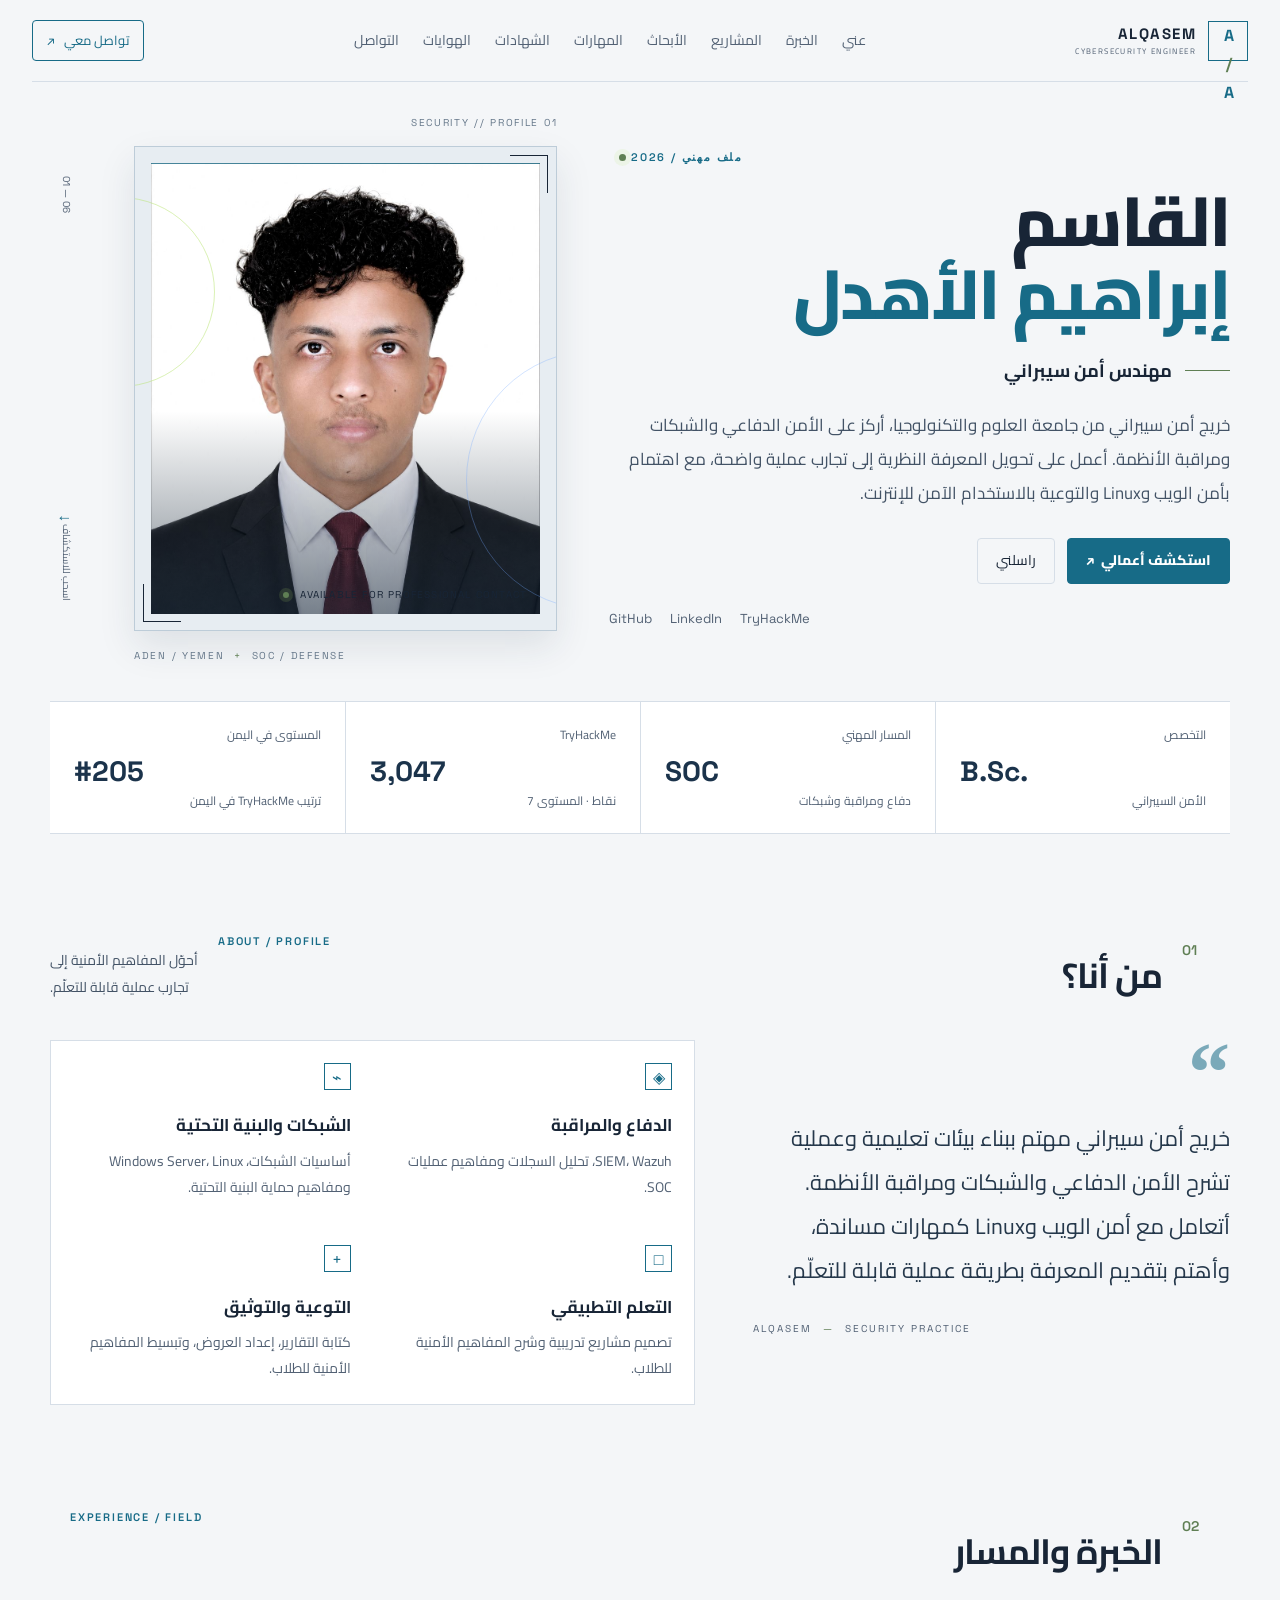
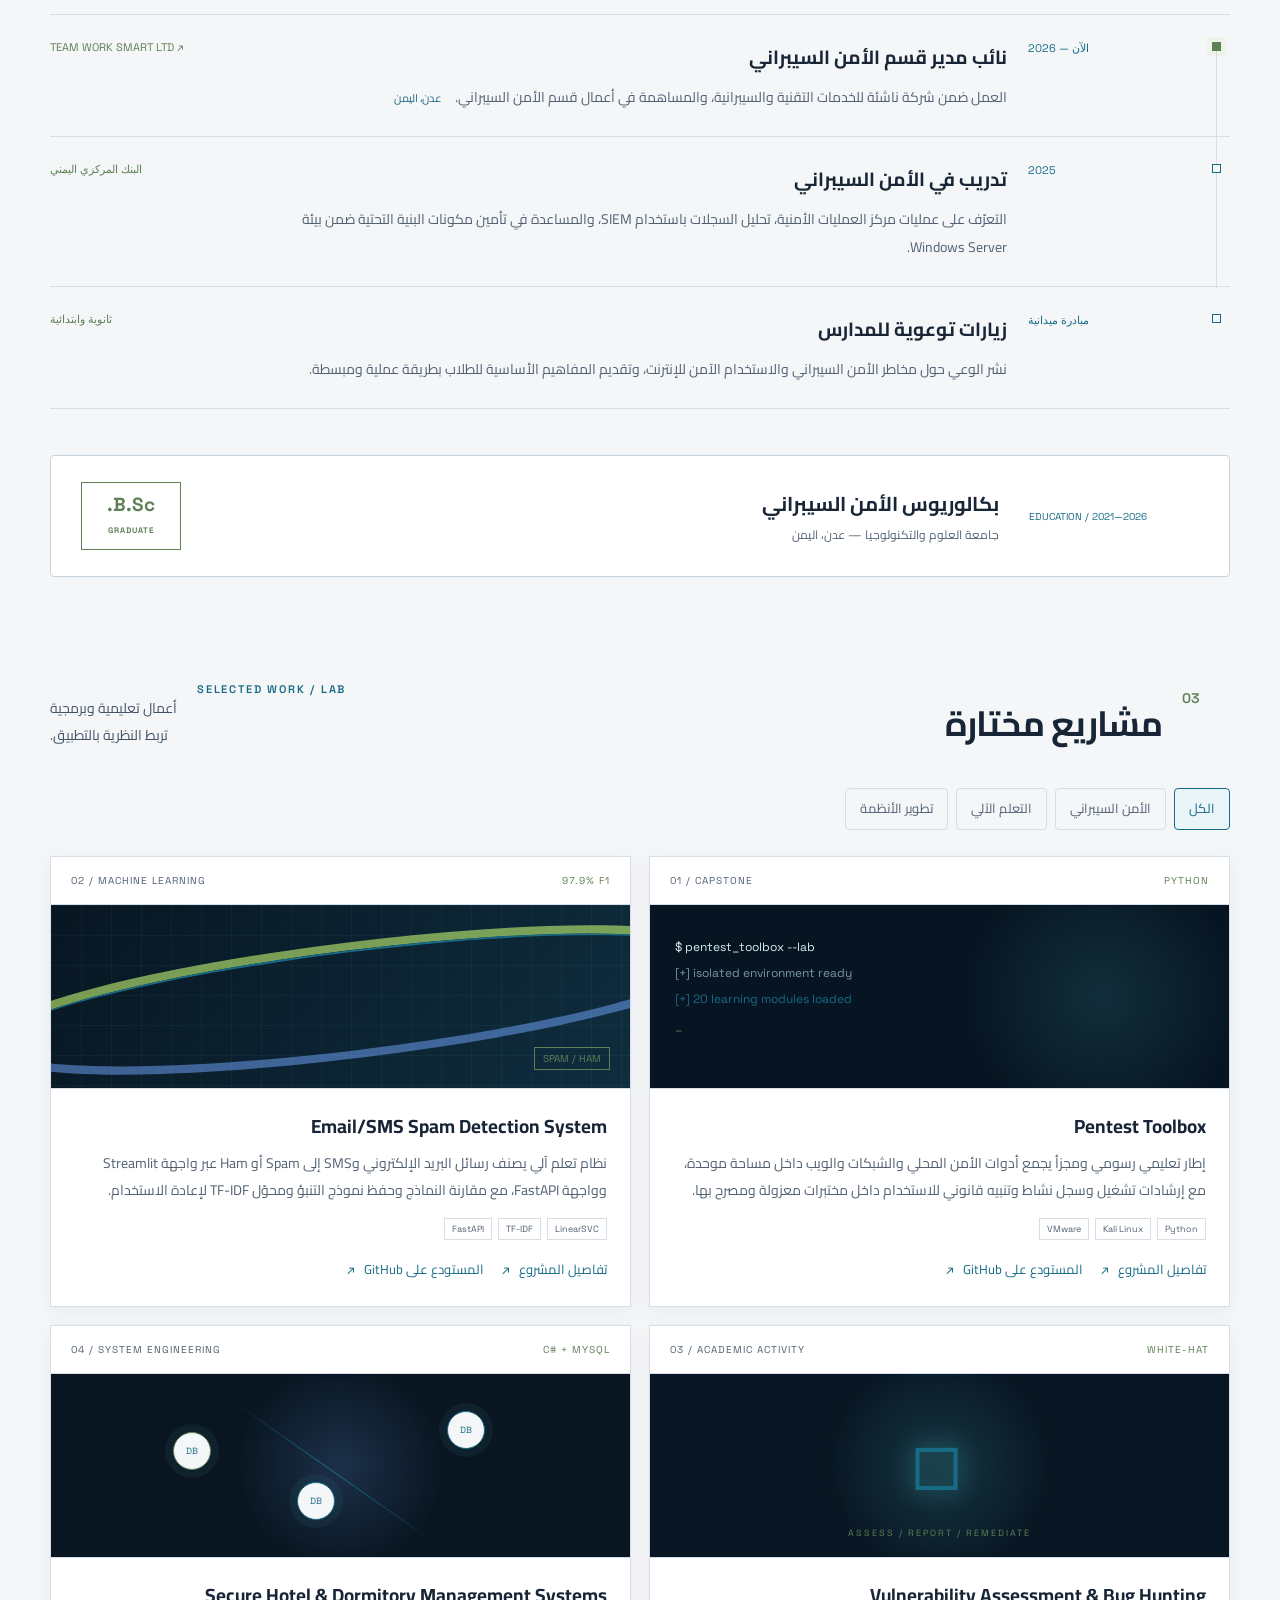
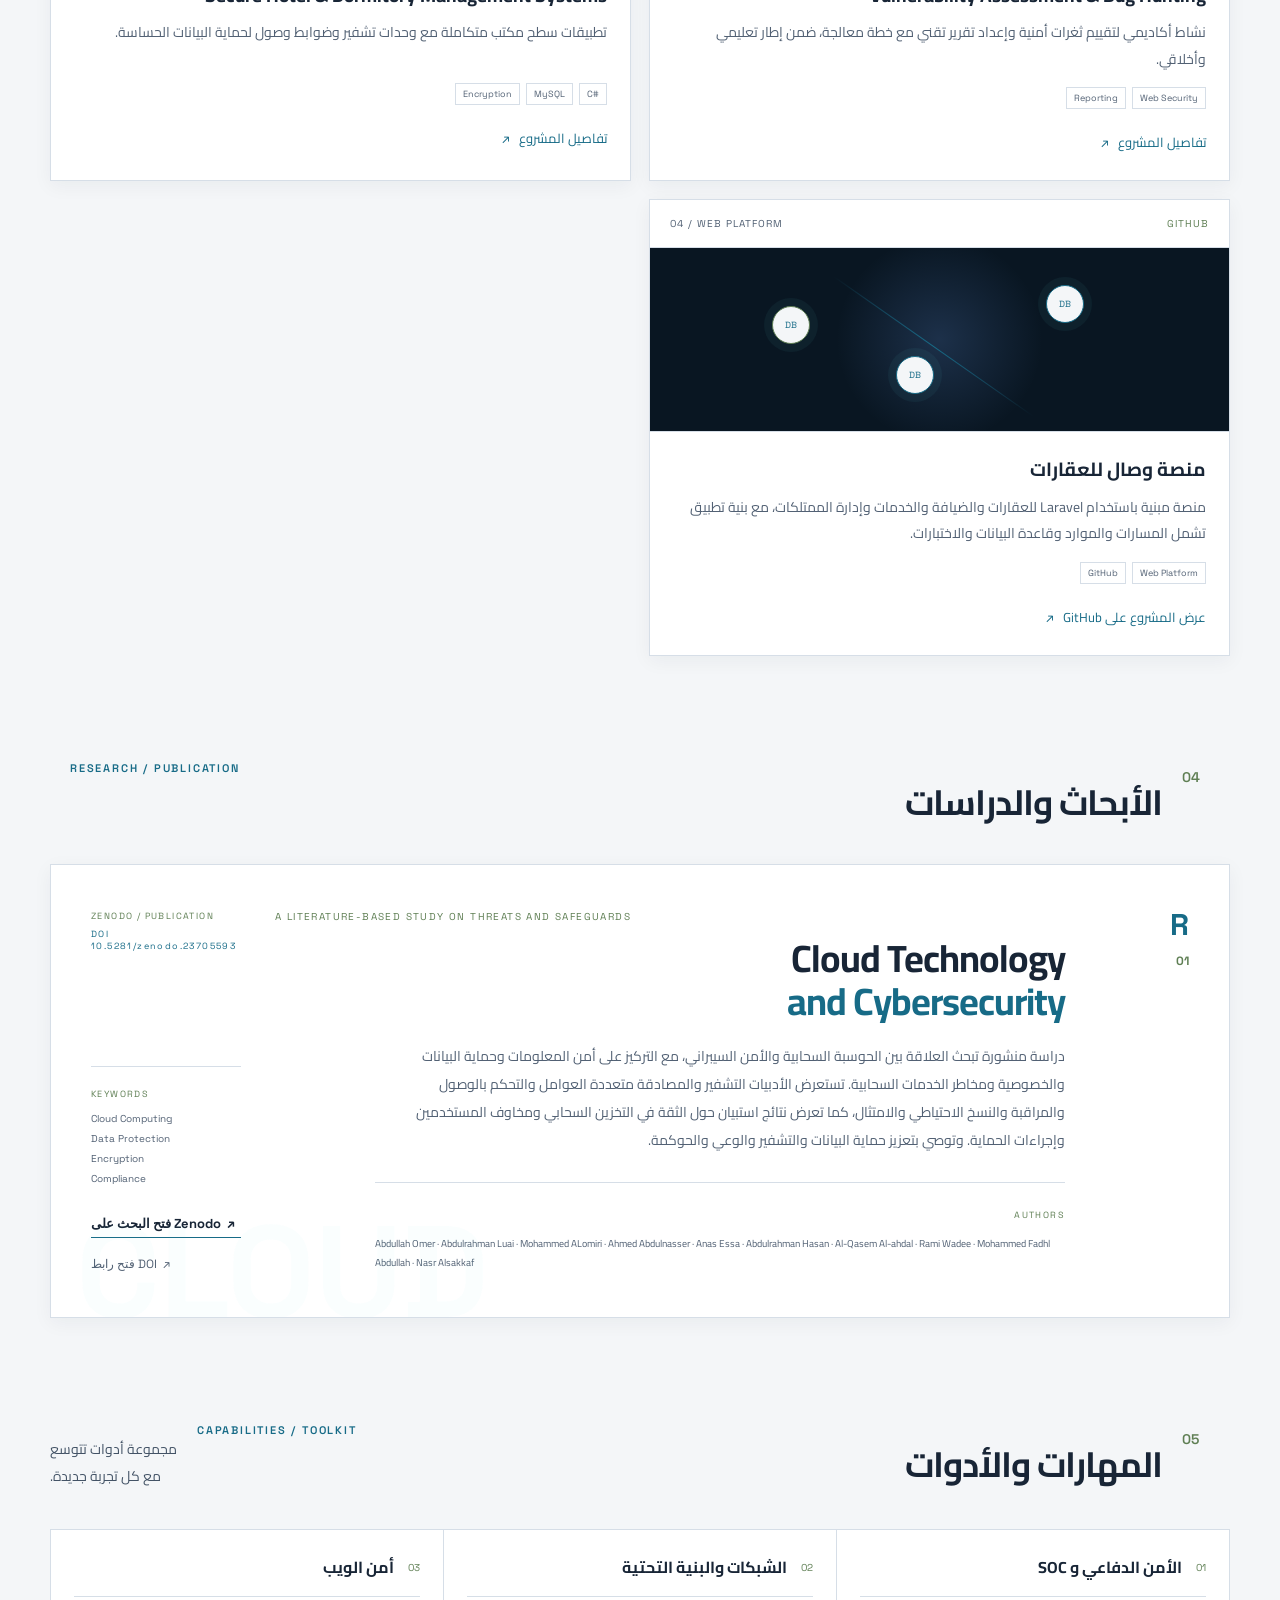
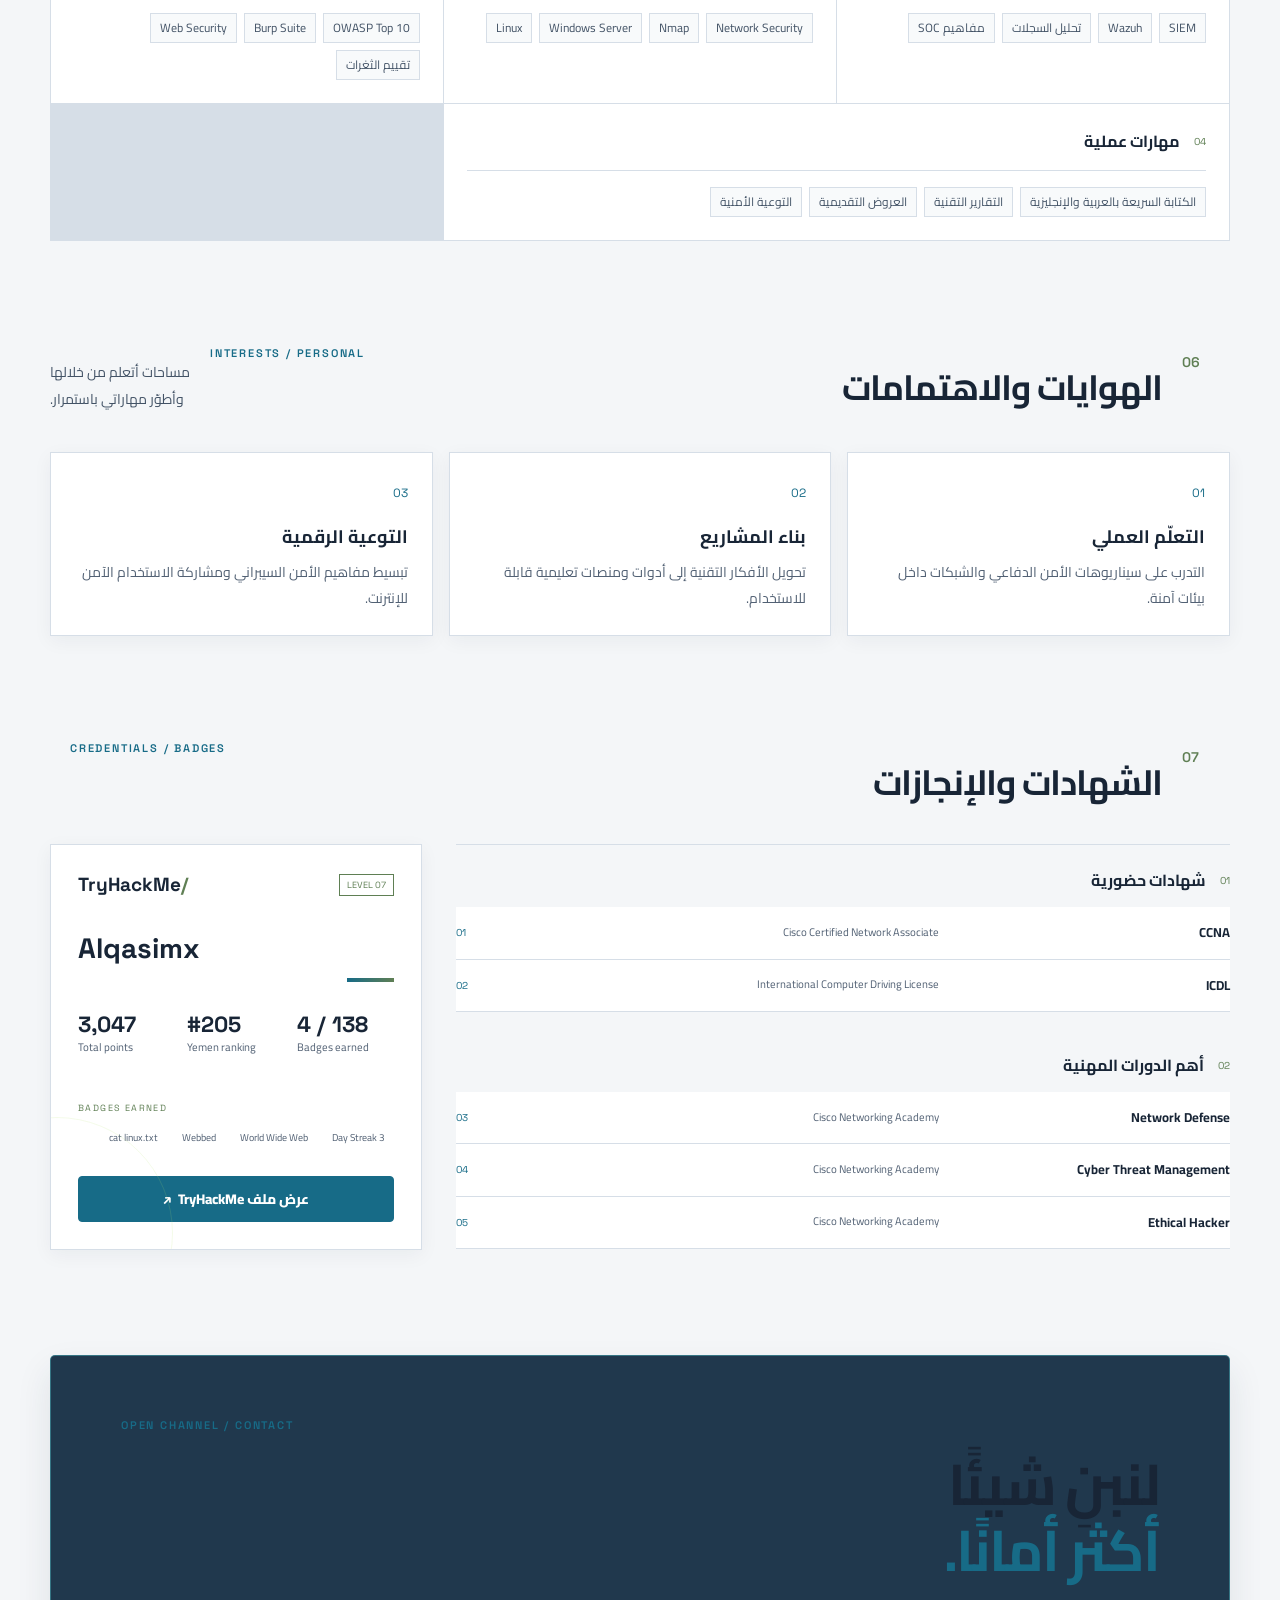
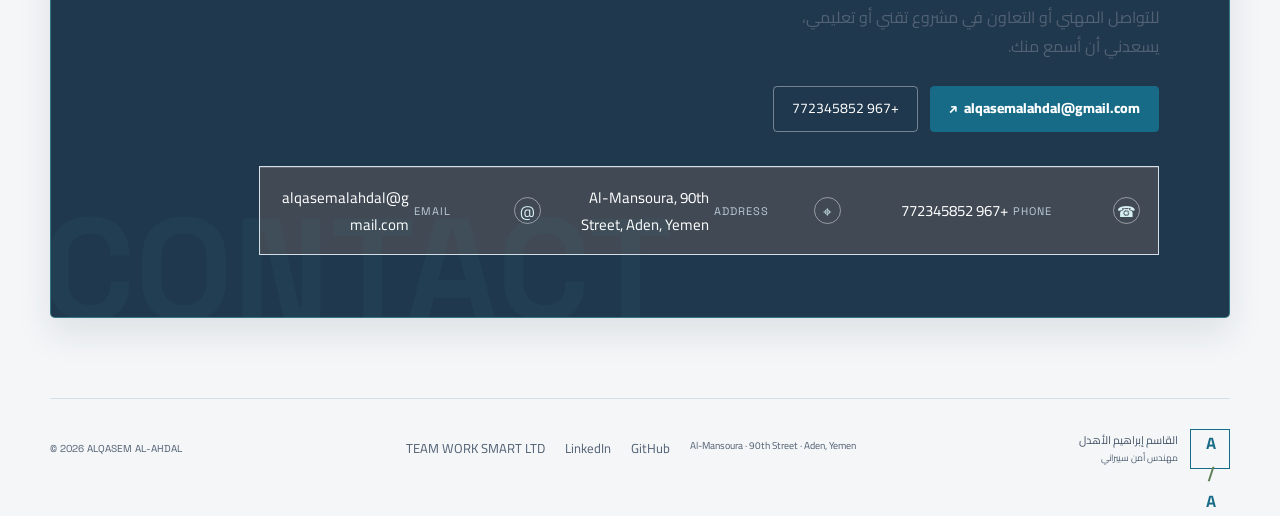
==== commit b27d33bd: "Align project and research descriptions Align project descriptions with the GitHub READMEs, update t" ====
--- a/index.html
+++ b/index.html
@@ -106,17 +106,17 @@
         <div class="section-heading reveal"><span class="section-number">03</span><div><p class="eyebrow">SELECTED WORK / LAB</p><h2>مشاريع مختارة</h2></div><p class="heading-note">أعمال تعليمية وبرمجية<br />تربط النظرية بالتطبيق.</p></div>
         <div class="filter-bar reveal" role="tablist" aria-label="تصفية المشاريع"><button class="filter active" data-filter="all">الكل</button><button class="filter" data-filter="security">الأمن السيبراني</button><button class="filter" data-filter="ai">التعلم الآلي</button><button class="filter" data-filter="development">تطوير الأنظمة</button></div>
         <div class="projects-grid">
-          <article class="project-card featured reveal" data-category="security" data-project="pentest"><div class="project-meta"><span>01 / CAPSTONE</span><span>PYTHON</span></div><div class="project-visual visual-terminal"><span class="terminal-line">$ pentest_toolbox --lab</span><span class="terminal-line muted">[+] isolated environment ready</span><span class="terminal-line cyan">[+] 20 learning modules loaded</span><span class="terminal-cursor">_</span></div><div class="project-content"><h3>Pentest Toolbox</h3><p>منصة تعليمية متكاملة لدراسة اختبار الاختراق، تجمع أدوات الأمن السيبراني في بيئة تدريبية آمنة وقابلة للتوسع.</p><div class="tags"><span>Python</span><span>Kali Linux</span><span>VMware</span></div><div class="project-actions"><button class="project-link open-project" data-project="pentest">تفاصيل المشروع <span>↗</span></button><a class="project-link" href="https://github.com/Alqasimx/pentest-toolbox" target="_blank" rel="noreferrer">المستودع على GitHub <span>↗</span></a></div></div></article>
-          <article class="project-card reveal delay-1" data-category="ai" data-project="spam"><div class="project-meta"><span>02 / MACHINE LEARNING</span><span>97.9% F1</span></div><div class="project-visual visual-signal"><div class="signal-grid"></div><div class="signal-wave"></div><span class="signal-pill">SPAM / HAM</span></div><div class="project-content"><h3>Email/SMS Spam Detection System</h3><p>نظام ذكي لتصنيف الرسائل النصية والبريد الإلكتروني باستخدام معالجة اللغة الطبيعية والتعلم الآلي.</p><div class="tags"><span>LinearSVC</span><span>TF-IDF</span><span>FastAPI</span></div><div class="project-actions"><button class="project-link open-project" data-project="spam">تفاصيل المشروع <span>↗</span></button><a class="project-link" href="https://github.com/Alqasimx/email-sms-spam-detection-system" target="_blank" rel="noreferrer">المستودع على GitHub <span>↗</span></a></div></div></article>
+          <article class="project-card featured reveal" data-category="security" data-project="pentest"><div class="project-meta"><span>01 / CAPSTONE</span><span>PYTHON</span></div><div class="project-visual visual-terminal"><span class="terminal-line">$ pentest_toolbox --lab</span><span class="terminal-line muted">[+] isolated environment ready</span><span class="terminal-line cyan">[+] 20 learning modules loaded</span><span class="terminal-cursor">_</span></div><div class="project-content"><h3>Pentest Toolbox</h3><p>إطار تعليمي رسومي ومجزأ يجمع أدوات الأمن المحلي والشبكات والويب داخل مساحة موحدة، مع إرشادات تشغيل وسجل نشاط وتنبيه قانوني للاستخدام داخل مختبرات معزولة ومصرح بها.</p><div class="tags"><span>Python</span><span>Kali Linux</span><span>VMware</span></div><div class="project-actions"><button class="project-link open-project" data-project="pentest">تفاصيل المشروع <span>↗</span></button><a class="project-link" href="https://github.com/Alqasimx/pentest-toolbox" target="_blank" rel="noreferrer">المستودع على GitHub <span>↗</span></a></div></div></article>
+          <article class="project-card reveal delay-1" data-category="ai" data-project="spam"><div class="project-meta"><span>02 / MACHINE LEARNING</span><span>97.9% F1</span></div><div class="project-visual visual-signal"><div class="signal-grid"></div><div class="signal-wave"></div><span class="signal-pill">SPAM / HAM</span></div><div class="project-content"><h3>Email/SMS Spam Detection System</h3><p>نظام تعلم آلي يصنف رسائل البريد الإلكتروني وSMS إلى Spam أو Ham عبر واجهة Streamlit وواجهة FastAPI، مع مقارنة النماذج وحفظ نموذج التنبؤ ومحوّل TF-IDF لإعادة الاستخدام.</p><div class="tags"><span>LinearSVC</span><span>TF-IDF</span><span>FastAPI</span></div><div class="project-actions"><button class="project-link open-project" data-project="spam">تفاصيل المشروع <span>↗</span></button><a class="project-link" href="https://github.com/Alqasimx/email-sms-spam-detection-system" target="_blank" rel="noreferrer">المستودع على GitHub <span>↗</span></a></div></div></article>
           <article class="project-card reveal delay-2" data-category="security" data-project="bughunt"><div class="project-meta"><span>03 / ACADEMIC ACTIVITY</span><span>WHITE-HAT</span></div><div class="project-visual visual-shield"><span class="shield-symbol">◇</span><span class="shield-caption">ASSESS / REPORT / REMEDIATE</span></div><div class="project-content"><h3>Vulnerability Assessment &amp; Bug Hunting</h3><p>نشاط أكاديمي لتقييم ثغرات أمنية وإعداد تقرير تقني مع خطة معالجة، ضمن إطار تعليمي وأخلاقي.</p><div class="tags"><span>Web Security</span><span>Reporting</span></div><button class="project-link open-project" data-project="bughunt">تفاصيل المشروع <span>↗</span></button></div></article>
           <article class="project-card reveal" data-category="development" data-project="systems"><div class="project-meta"><span>04 / SYSTEM ENGINEERING</span><span>C# + MYSQL</span></div><div class="project-visual visual-datastream"><span class="db-node"></span><span class="db-node"></span><span class="db-node"></span><span class="db-connection"></span></div><div class="project-content"><h3>Secure Hotel &amp; Dormitory Management Systems</h3><p>تطبيقات سطح مكتب متكاملة مع وحدات تشفير وضوابط وصول لحماية البيانات الحساسة.</p><div class="tags"><span>C#</span><span>MySQL</span><span>Encryption</span></div><button class="project-link open-project" data-project="systems">تفاصيل المشروع <span>↗</span></button></div></article>
-          <article class="project-card reveal delay-1" data-category="development" data-project="wasal"><div class="project-meta"><span>04 / WEB PLATFORM</span><span>GITHUB</span></div><div class="project-visual visual-datastream"><span class="db-node"></span><span class="db-node"></span><span class="db-node"></span><span class="db-connection"></span></div><div class="project-content"><h3>منصة وصال للعقارات</h3><p>منصة ويب للعقارات تهدف إلى تنظيم عرض العقارات وتسهيل الوصول إلى المعلومات والخدمات العقارية.</p><div class="tags"><span>Web Platform</span><span>GitHub</span></div><a class="project-link" href="https://github.com/Alqasimx/wasal" target="_blank" rel="noreferrer">عرض المشروع على GitHub <span>↗</span></a></div></article>
+          <article class="project-card reveal delay-1" data-category="development" data-project="wasal"><div class="project-meta"><span>04 / WEB PLATFORM</span><span>GITHUB</span></div><div class="project-visual visual-datastream"><span class="db-node"></span><span class="db-node"></span><span class="db-node"></span><span class="db-connection"></span></div><div class="project-content"><h3>منصة وصال للعقارات</h3><p>منصة مبنية باستخدام Laravel للعقارات والضيافة والخدمات وإدارة الممتلكات، مع بنية تطبيق تشمل المسارات والموارد وقاعدة البيانات والاختبارات.</p><div class="tags"><span>Web Platform</span><span>GitHub</span></div><a class="project-link" href="https://github.com/Alqasimx/wasal" target="_blank" rel="noreferrer">عرض المشروع على GitHub <span>↗</span></a></div></article>
         </div>
       </section>
 
       <section class="section-shell content-section research-section" id="research">
         <div class="section-heading reveal"><span class="section-number">04</span><div><p class="eyebrow">RESEARCH / PUBLICATION</p><h2>الأبحاث والدراسات</h2></div></div>
-        <article class="research-card reveal"><div class="research-index">R<br /><span>01</span></div><div class="research-main"><p class="research-type">A LITERATURE-BASED STUDY ON THREATS AND SAFEGUARDS</p><h3>Cloud Technology<br /><em>and Cybersecurity</em></h3><p class="research-summary">دراسة أدبية تبحث أثر الحوسبة السحابية على أمن المعلومات، وتركّز على اختراق البيانات والوصول غير المصرح به والامتثال التنظيمي، مع استعراض التشفير والمصادقة متعددة العوامل وأطر GDPR وHIPAA.</p><div class="research-authors"><span>AUTHORS</span><p>Abdullah Omer · Abdulrahman Luai · Mohammed ALomiri · Ahmed Abdulnasser · Anas Essa · Abdulrahman Hasan · Al-Qasem Ebrahim · Rami Wadee · Mohammed Fadhl Abdullah · Nasr Alsakkaf</p></div></div><div class="research-side"><span>UST / ADEN</span><span>2026</span><div class="research-keywords"><b>KEYWORDS</b><small>Cloud Computing<br />Data Protection<br />Encryption<br />Compliance</small></div><a class="research-link" href="https://zenodo.org/records/23705593" target="_blank" rel="noreferrer">قراءة البحث على Zenodo <span>↗</span></a></div></article>
+        <article class="research-card reveal"><div class="research-index">R<br /><span>01</span></div><div class="research-main"><p class="research-type">A LITERATURE-BASED STUDY ON THREATS AND SAFEGUARDS</p><h3>Cloud Technology<br /><em>and Cybersecurity</em></h3><p class="research-summary">دراسة منشورة تبحث العلاقة بين الحوسبة السحابية والأمن السيبراني، مع التركيز على أمن المعلومات وحماية البيانات والخصوصية ومخاطر الخدمات السحابية. تستعرض الأدبيات التشفير والمصادقة متعددة العوامل والتحكم بالوصول والمراقبة والنسخ الاحتياطي والامتثال، كما تعرض نتائج استبيان حول الثقة في التخزين السحابي ومخاوف المستخدمين وإجراءات الحماية. وتوصي بتعزيز حماية البيانات والتشفير والوعي والحوكمة.</p><div class="research-authors"><span>AUTHORS</span><p>Abdullah Omer · Abdulrahman Luai · Mohammed ALomiri · Ahmed Abdulnasser · Anas Essa · Abdulrahman Hasan · Al-Qasem Al-ahdal · Rami Wadee · Mohammed Fadhl Abdullah · Nasr Alsakkaf</p></div></div><div class="research-side"><span>ZENODO / PUBLICATION</span><span>DOI 10.5281/zenodo.23705593</span><div class="research-keywords"><b>KEYWORDS</b><small>Cloud Computing<br />Data Protection<br />Encryption<br />Compliance</small></div><a class="research-link" href="https://zenodo.org/records/23705593" target="_blank" rel="noopener noreferrer">فتح البحث على Zenodo <span>↗</span></a><a class="research-doi" href="https://doi.org/10.5281/zenodo.23705593" target="_blank" rel="noopener noreferrer">فتح رابط DOI <span>↗</span></a></div></article>
       </section>
 
       <section class="section-shell content-section skills-section" id="skills">
--- a/classic-overrides.css
+++ b/classic-overrides.css
@@ -5,3 +5,5 @@
 @media (max-width:560px){.section-shell,.site-header{width:min(100% - 32px,1180px)}.header-contact{display:none}.hero h1{font-size:44px}.hero-summary{font-size:15px}.portrait-frame{height:390px}.metrics{margin-bottom:75px}.metric{padding:17px 14px}.metric strong{font-size:23px}.metric-kicker,.metric small{font-size:11px}.section-heading h2{font-size:29px}.about-intro p{font-size:19px}.about-cards{grid-template-columns:1fr}.projects-grid{grid-template-columns:1fr}.skills-layout{grid-template-columns:1fr}.research-card{padding:28px 22px;gap:18px}.research-main h3{font-size:30px}.contact-item{grid-template-columns:30px 72px 1fr}.contact-item>a,.contact-item>span:last-child{font-size:13px!important}.site-footer{padding:24px 0;display:block}.footer-links{margin-top:18px;display:flex;flex-wrap:wrap;gap:12px}}
 
 .project-actions{display:flex;align-items:center;gap:18px;flex-wrap:wrap}.project-actions .project-link{text-decoration:none}.research-link{display:inline-flex;align-items:center;gap:6px;margin-top:20px;color:var(--navy);font-size:13px;font-weight:700;text-decoration:none;border-bottom:1px solid var(--cyan);padding-bottom:5px}.research-link span{font-family:'Space Grotesk',sans-serif;margin-right:5px}.research-link:hover{color:var(--cyan)}.modal-resource{margin-top:22px}.modal-resource a{color:var(--cyan);font-weight:700;text-decoration:none}.modal-resource a:hover{text-decoration:underline}
+
+.research-doi{display:inline-flex;align-items:center;gap:6px;margin-top:12px;color:var(--muted);font-size:12px;text-decoration:none}.research-doi:hover{color:var(--cyan)}.research-doi span{font-family:'Space Grotesk',sans-serif;margin-right:5px}
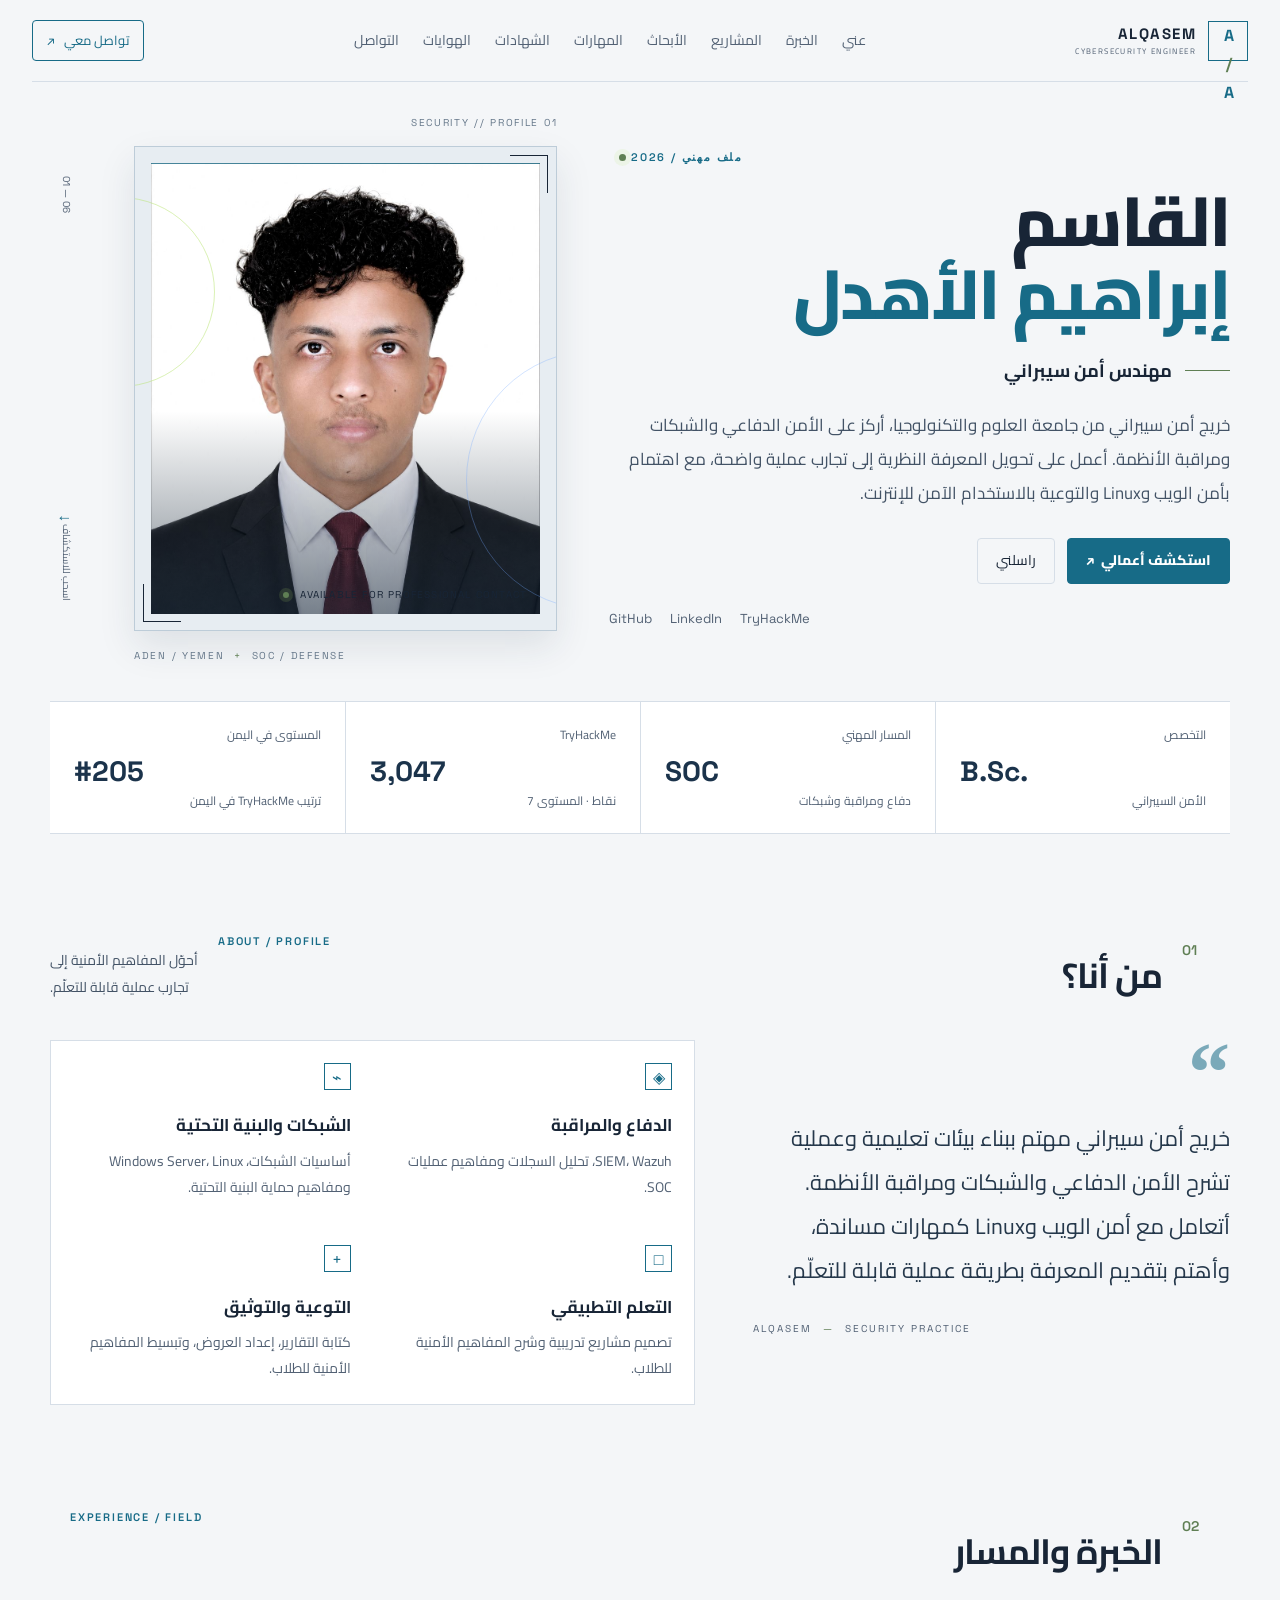
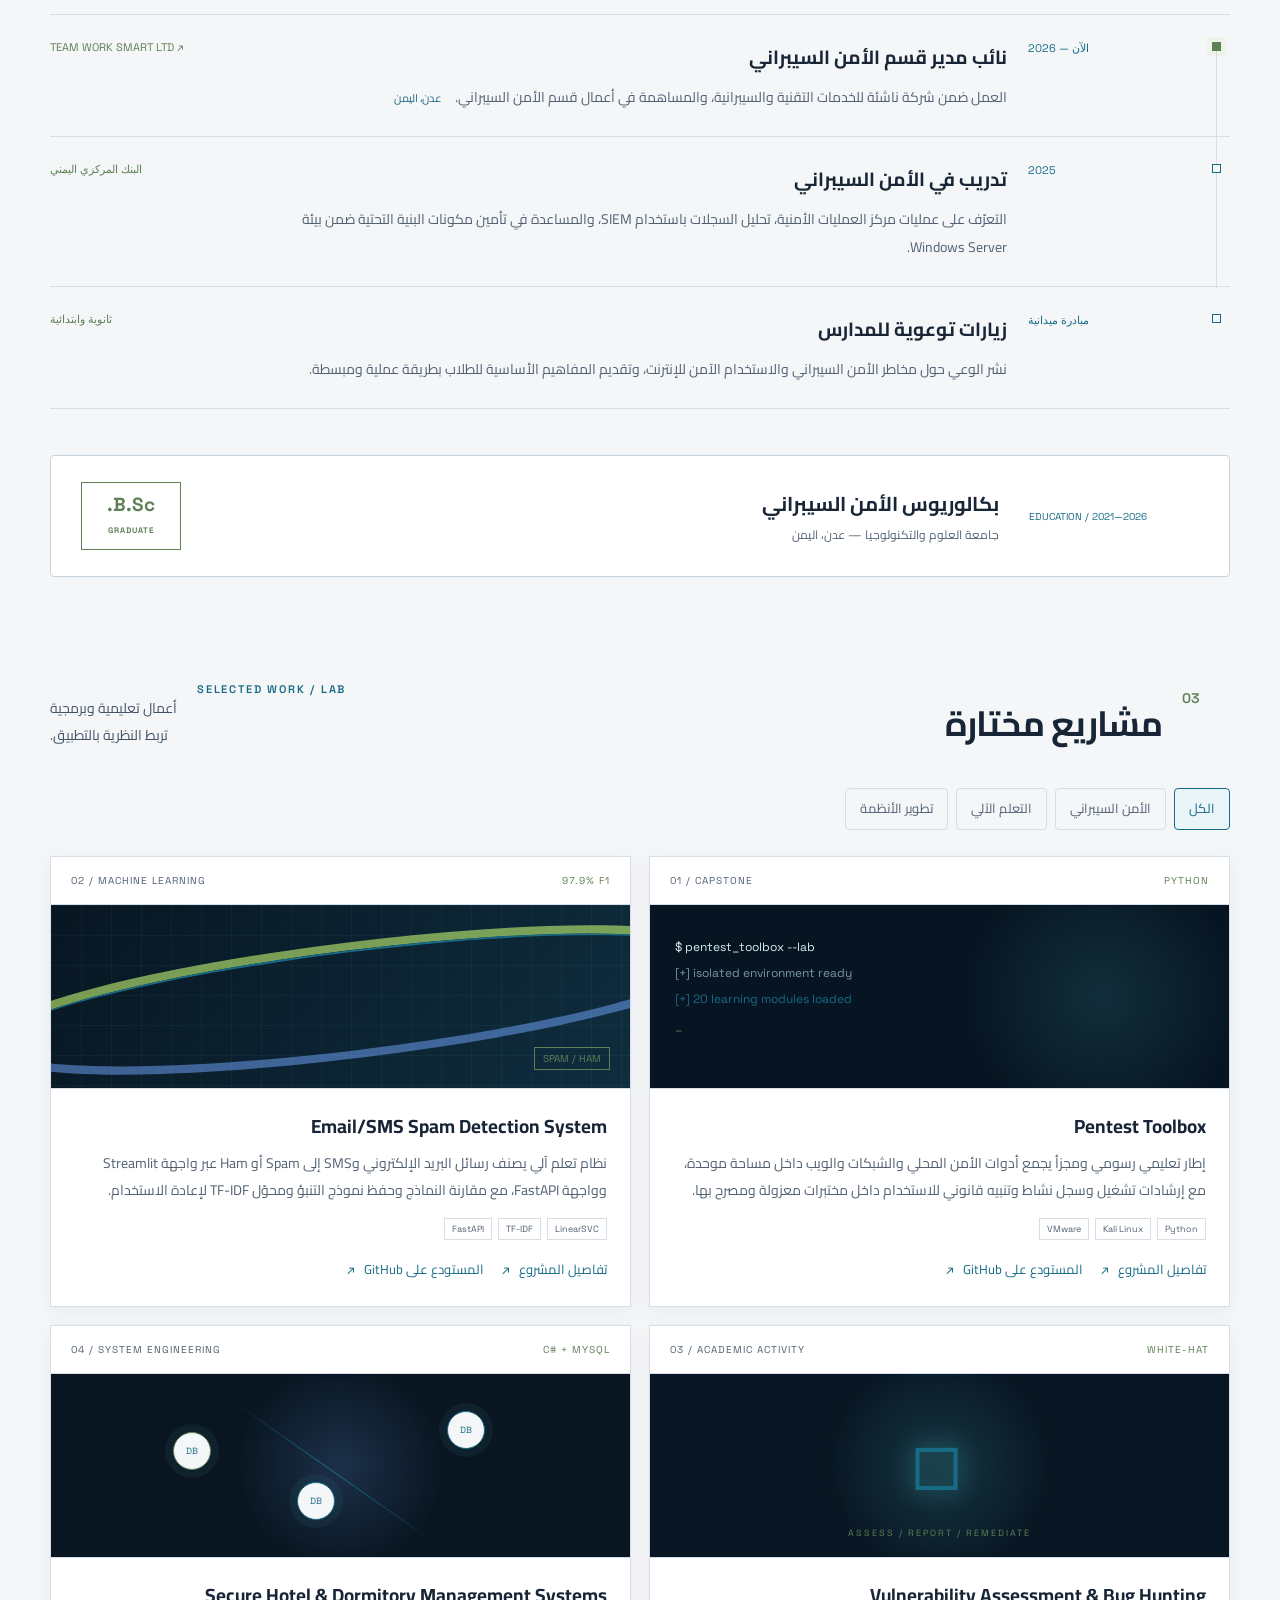
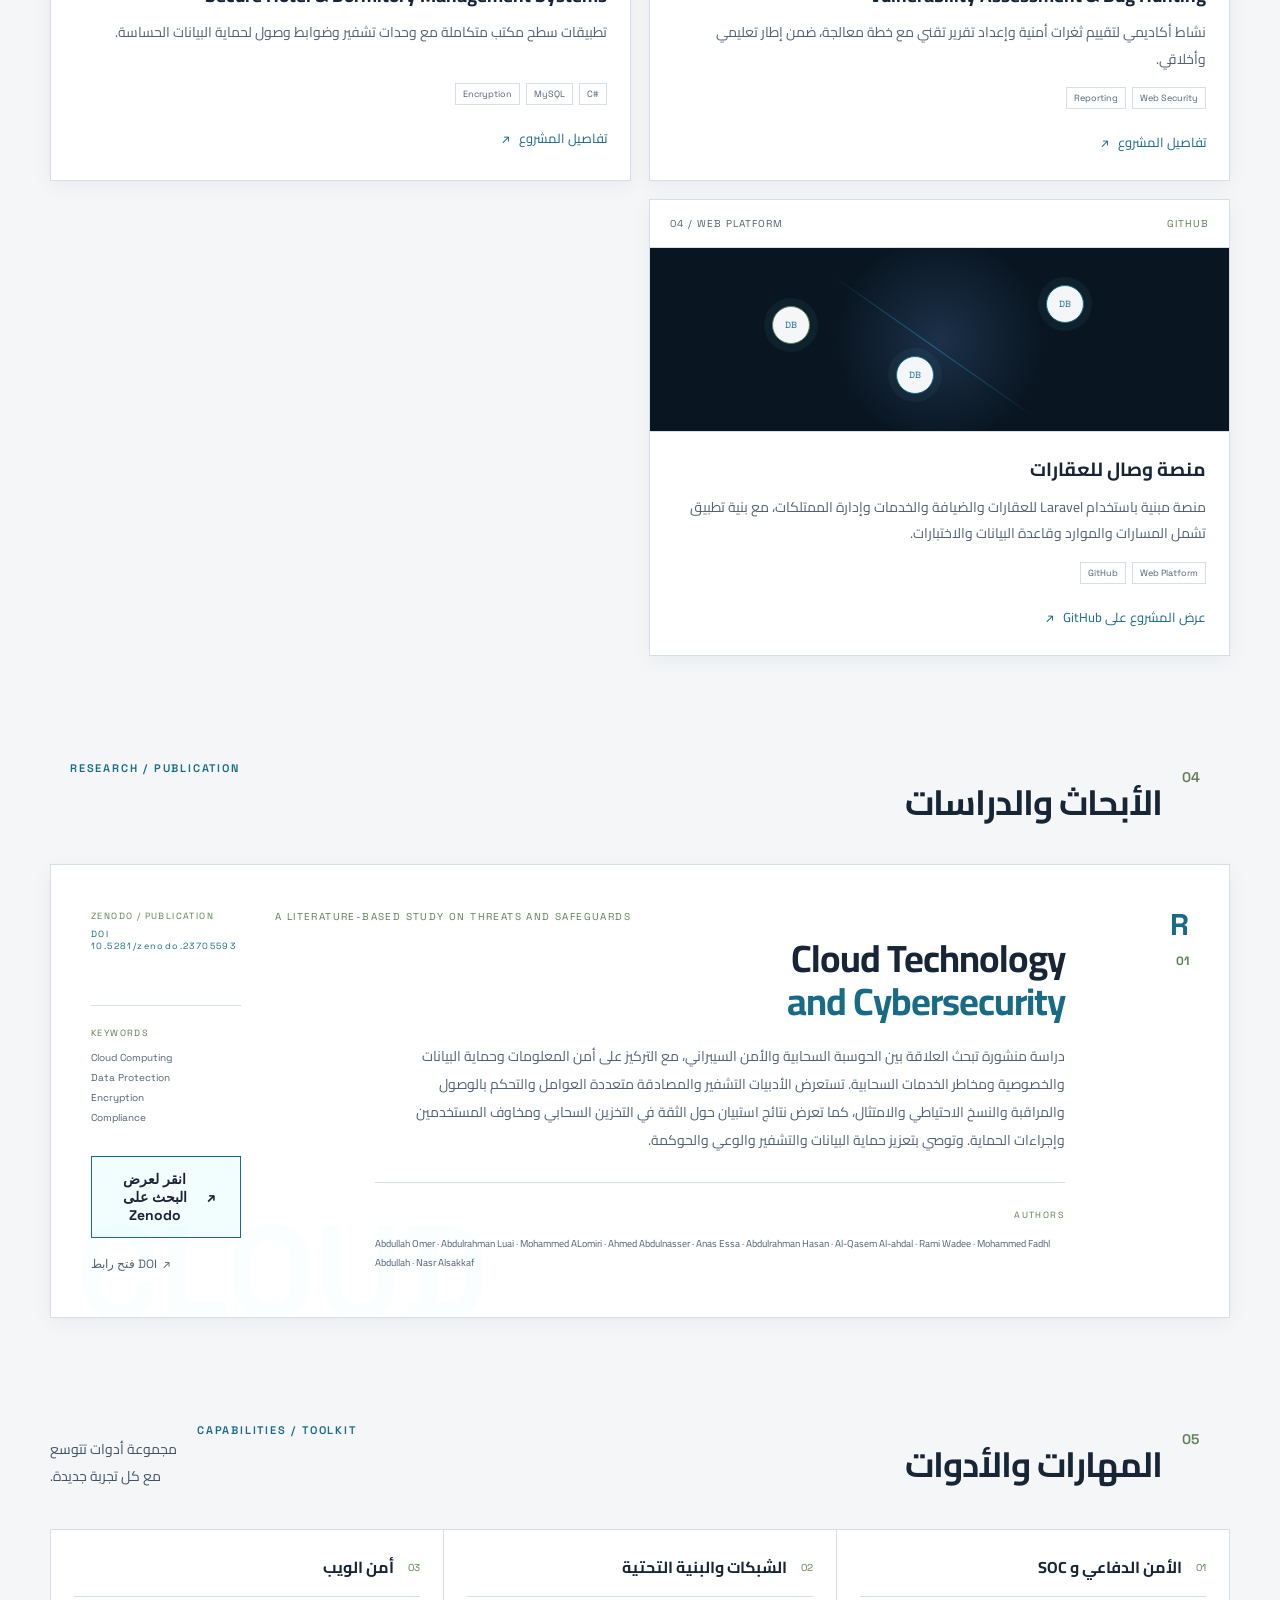
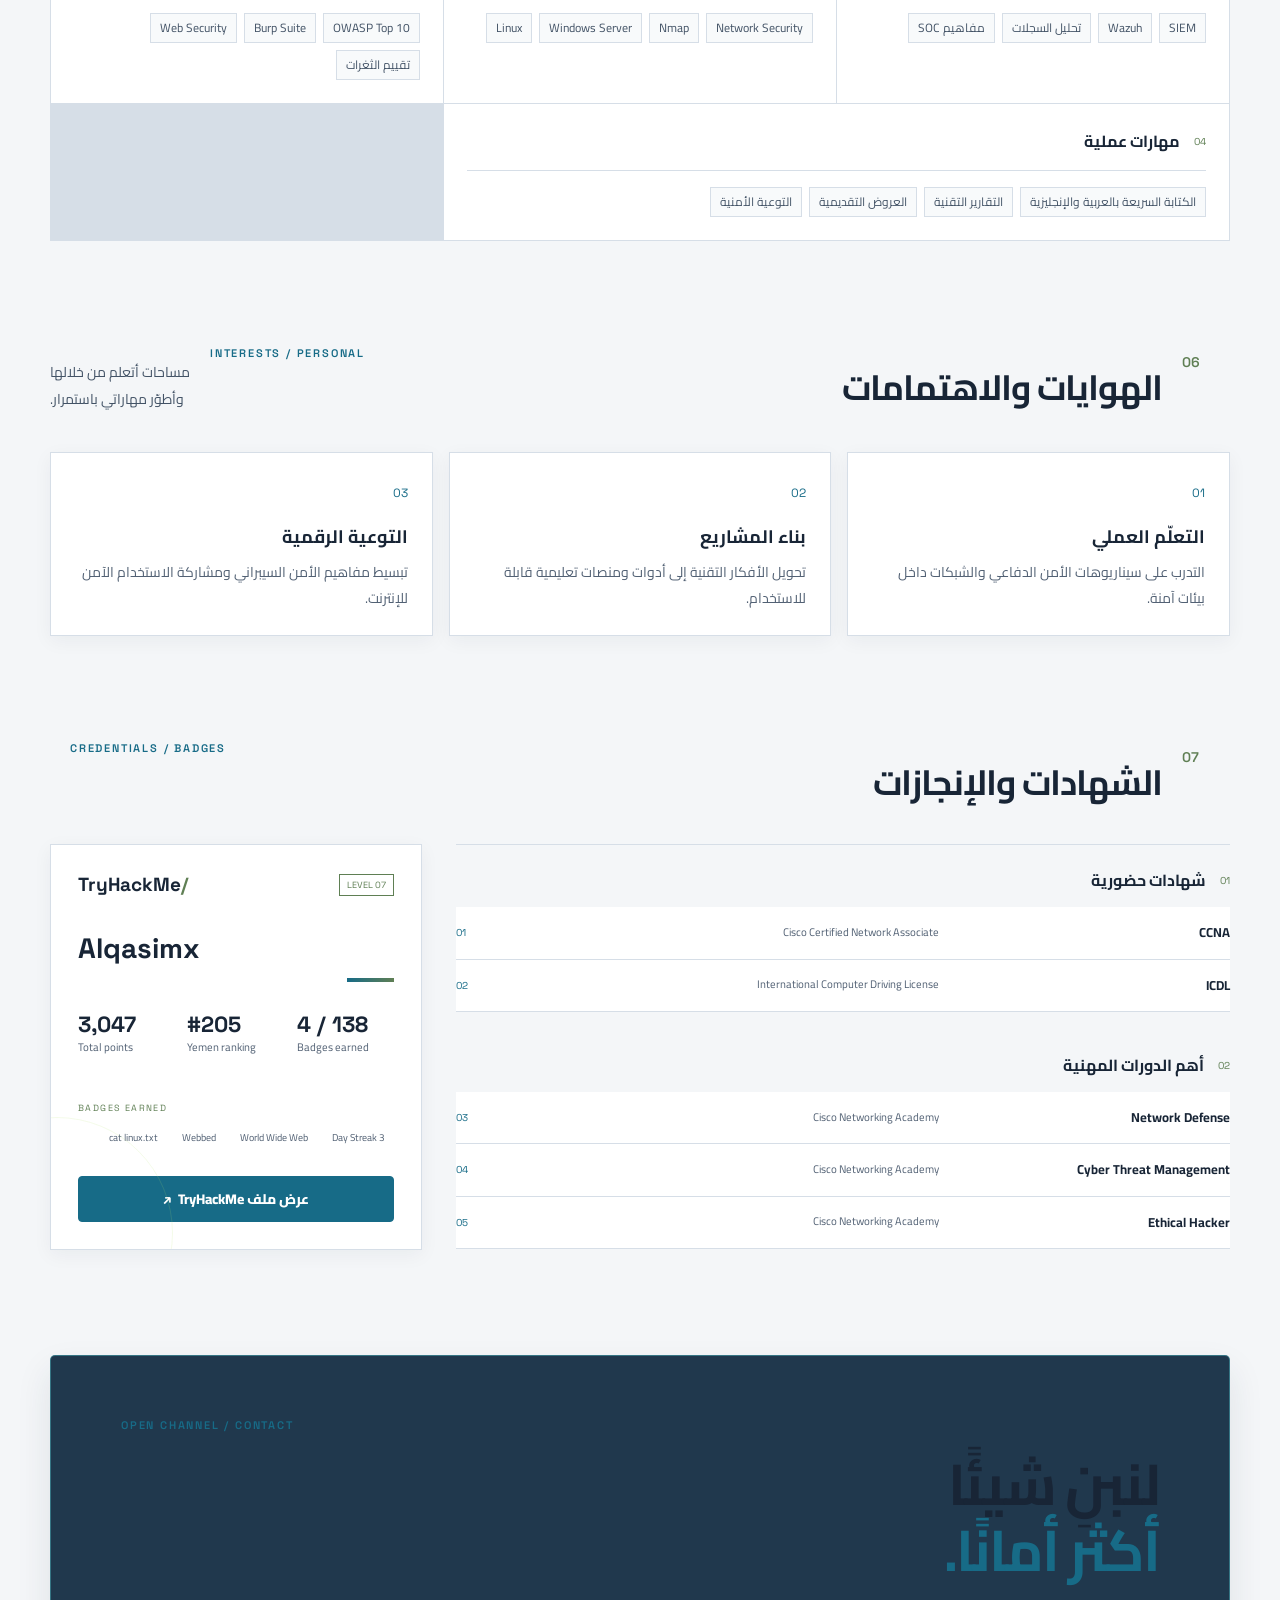
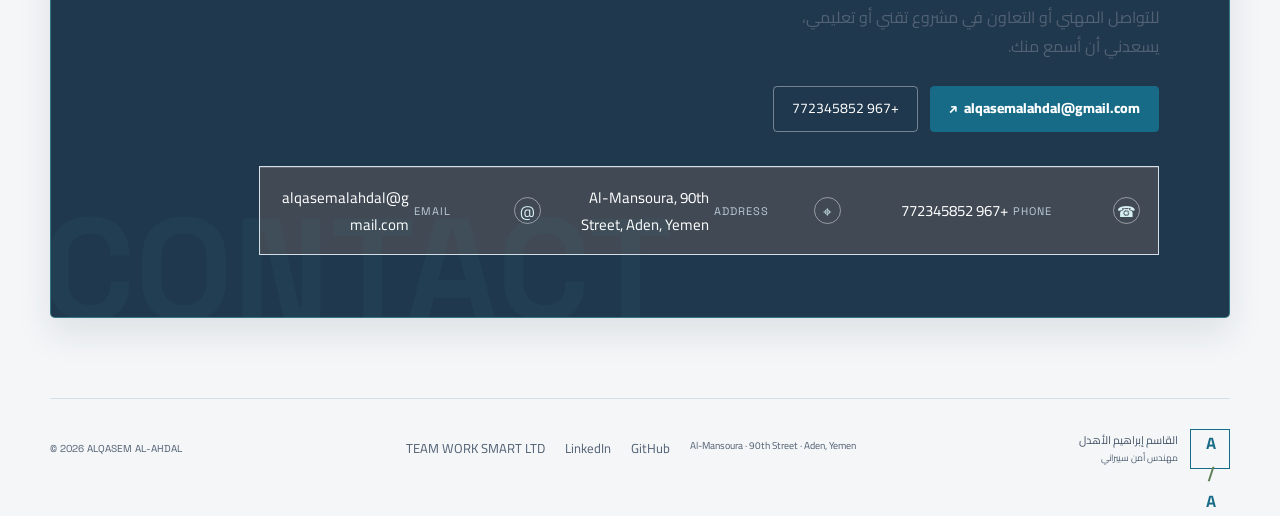
==== commit f0902686: "Improve research link visibility Make the Zenodo research link a prominent clickable button labeled:" ====
--- a/index.html
+++ b/index.html
@@ -116,7 +116,7 @@
 
       <section class="section-shell content-section research-section" id="research">
         <div class="section-heading reveal"><span class="section-number">04</span><div><p class="eyebrow">RESEARCH / PUBLICATION</p><h2>الأبحاث والدراسات</h2></div></div>
-        <article class="research-card reveal"><div class="research-index">R<br /><span>01</span></div><div class="research-main"><p class="research-type">A LITERATURE-BASED STUDY ON THREATS AND SAFEGUARDS</p><h3>Cloud Technology<br /><em>and Cybersecurity</em></h3><p class="research-summary">دراسة منشورة تبحث العلاقة بين الحوسبة السحابية والأمن السيبراني، مع التركيز على أمن المعلومات وحماية البيانات والخصوصية ومخاطر الخدمات السحابية. تستعرض الأدبيات التشفير والمصادقة متعددة العوامل والتحكم بالوصول والمراقبة والنسخ الاحتياطي والامتثال، كما تعرض نتائج استبيان حول الثقة في التخزين السحابي ومخاوف المستخدمين وإجراءات الحماية. وتوصي بتعزيز حماية البيانات والتشفير والوعي والحوكمة.</p><div class="research-authors"><span>AUTHORS</span><p>Abdullah Omer · Abdulrahman Luai · Mohammed ALomiri · Ahmed Abdulnasser · Anas Essa · Abdulrahman Hasan · Al-Qasem Al-ahdal · Rami Wadee · Mohammed Fadhl Abdullah · Nasr Alsakkaf</p></div></div><div class="research-side"><span>ZENODO / PUBLICATION</span><span>DOI 10.5281/zenodo.23705593</span><div class="research-keywords"><b>KEYWORDS</b><small>Cloud Computing<br />Data Protection<br />Encryption<br />Compliance</small></div><a class="research-link" href="https://zenodo.org/records/23705593" target="_blank" rel="noopener noreferrer">فتح البحث على Zenodo <span>↗</span></a><a class="research-doi" href="https://doi.org/10.5281/zenodo.23705593" target="_blank" rel="noopener noreferrer">فتح رابط DOI <span>↗</span></a></div></article>
+        <article class="research-card reveal"><div class="research-index">R<br /><span>01</span></div><div class="research-main"><p class="research-type">A LITERATURE-BASED STUDY ON THREATS AND SAFEGUARDS</p><h3>Cloud Technology<br /><em>and Cybersecurity</em></h3><p class="research-summary">دراسة منشورة تبحث العلاقة بين الحوسبة السحابية والأمن السيبراني، مع التركيز على أمن المعلومات وحماية البيانات والخصوصية ومخاطر الخدمات السحابية. تستعرض الأدبيات التشفير والمصادقة متعددة العوامل والتحكم بالوصول والمراقبة والنسخ الاحتياطي والامتثال، كما تعرض نتائج استبيان حول الثقة في التخزين السحابي ومخاوف المستخدمين وإجراءات الحماية. وتوصي بتعزيز حماية البيانات والتشفير والوعي والحوكمة.</p><div class="research-authors"><span>AUTHORS</span><p>Abdullah Omer · Abdulrahman Luai · Mohammed ALomiri · Ahmed Abdulnasser · Anas Essa · Abdulrahman Hasan · Al-Qasem Al-ahdal · Rami Wadee · Mohammed Fadhl Abdullah · Nasr Alsakkaf</p></div></div><div class="research-side"><span>ZENODO / PUBLICATION</span><span>DOI 10.5281/zenodo.23705593</span><div class="research-keywords"><b>KEYWORDS</b><small>Cloud Computing<br />Data Protection<br />Encryption<br />Compliance</small></div><a class="research-link" href="https://zenodo.org/records/23705593" target="_blank" rel="noopener noreferrer">انقر لعرض البحث على Zenodo <span>↗</span></a><a class="research-doi" href="https://doi.org/10.5281/zenodo.23705593" target="_blank" rel="noopener noreferrer">فتح رابط DOI <span>↗</span></a></div></article>
       </section>
 
       <section class="section-shell content-section skills-section" id="skills">
--- a/classic-overrides.css
+++ b/classic-overrides.css
@@ -7,3 +7,5 @@
 .project-actions{display:flex;align-items:center;gap:18px;flex-wrap:wrap}.project-actions .project-link{text-decoration:none}.research-link{display:inline-flex;align-items:center;gap:6px;margin-top:20px;color:var(--navy);font-size:13px;font-weight:700;text-decoration:none;border-bottom:1px solid var(--cyan);padding-bottom:5px}.research-link span{font-family:'Space Grotesk',sans-serif;margin-right:5px}.research-link:hover{color:var(--cyan)}.modal-resource{margin-top:22px}.modal-resource a{color:var(--cyan);font-weight:700;text-decoration:none}.modal-resource a:hover{text-decoration:underline}
 
 .research-doi{display:inline-flex;align-items:center;gap:6px;margin-top:12px;color:var(--muted);font-size:12px;text-decoration:none}.research-doi:hover{color:var(--cyan)}.research-doi span{font-family:'Space Grotesk',sans-serif;margin-right:5px}
+
+.research-side .research-link{display:flex;justify-content:center;align-items:center;width:100%;box-sizing:border-box;margin-top:22px;padding:13px 16px;border:1px solid var(--cyan);background:rgba(93,229,236,.08);color:var(--navy);font-size:14px;font-weight:800;text-align:center;cursor:pointer;transition:background .2s ease,color .2s ease,border-color .2s ease}.research-side .research-link:hover{background:var(--cyan);color:#08111f;border-color:var(--cyan)}.research-side .research-link span{margin-right:8px}
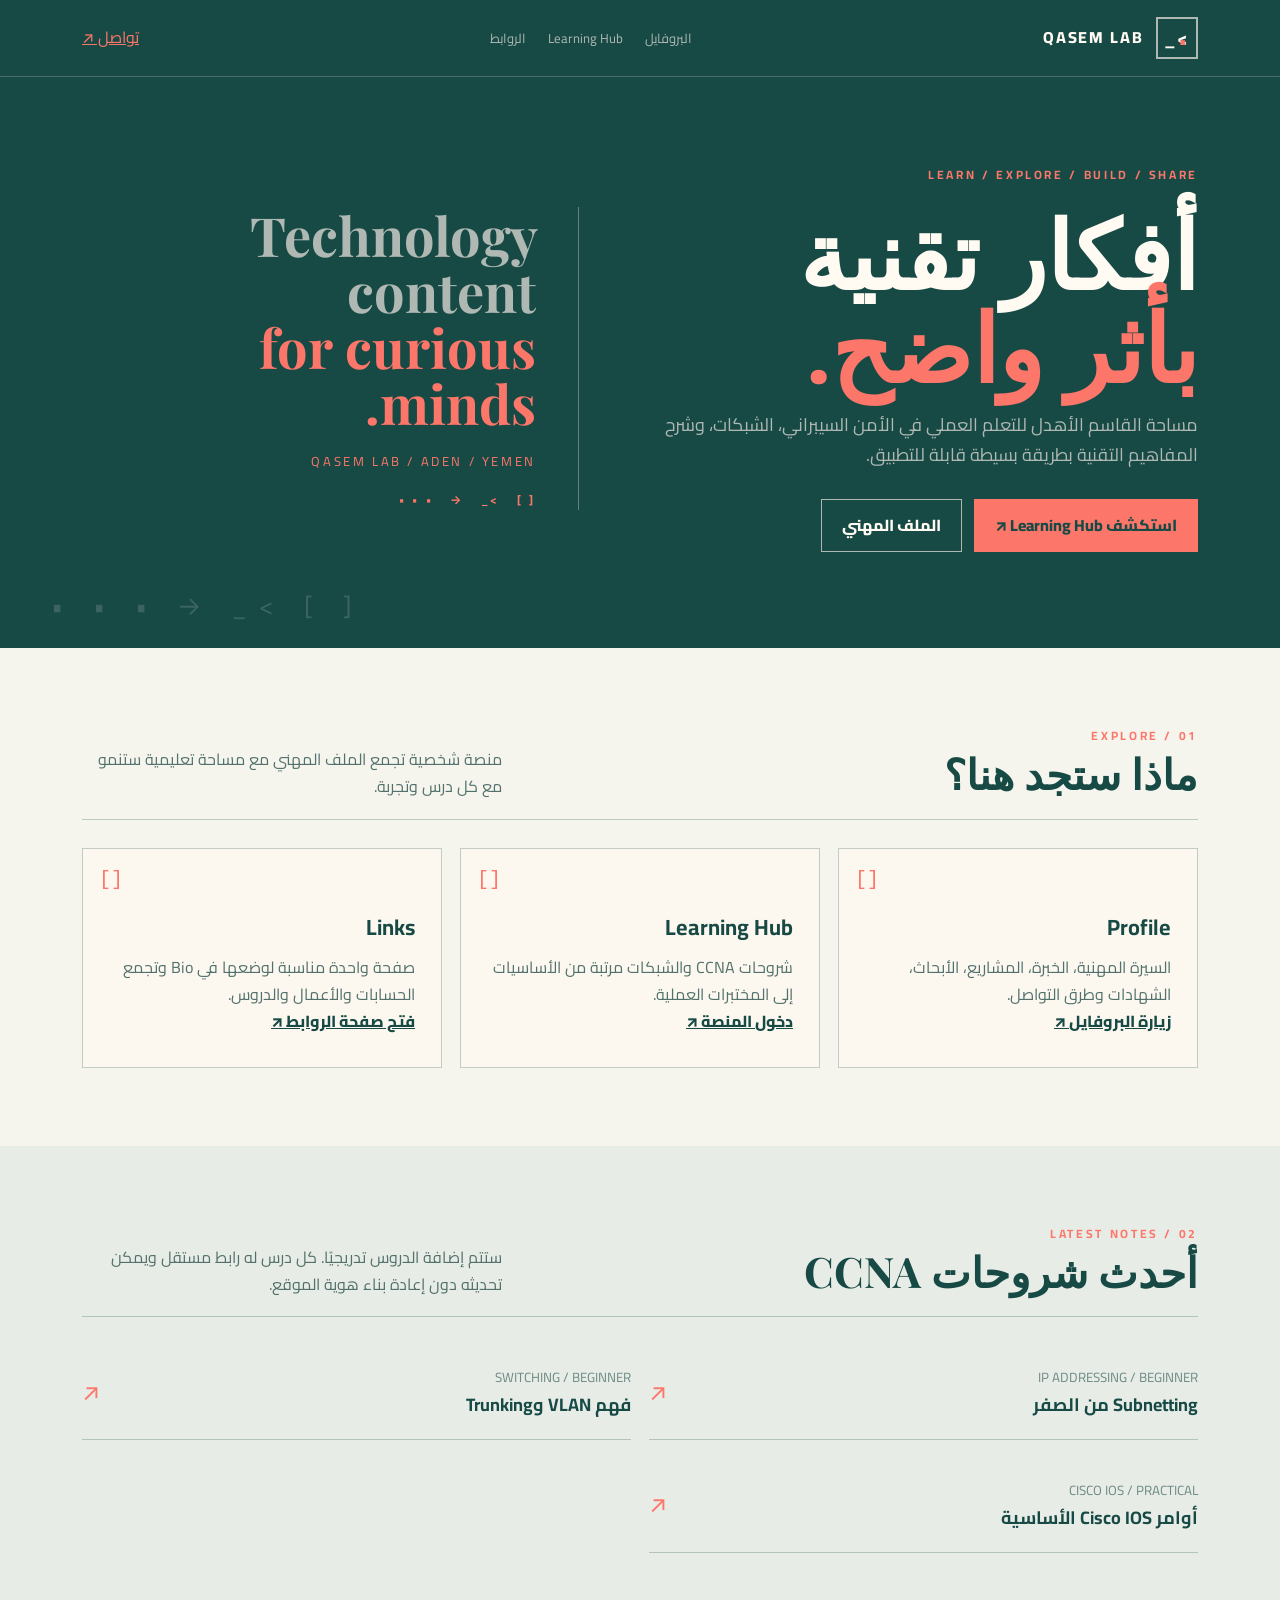
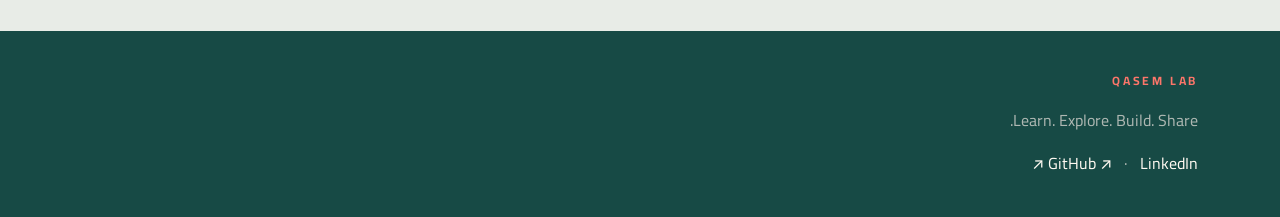
==== commit f2222120: "Add Qasem LAB home and CCNA learning hub" ====
--- a/index.html
+++ b/index.html
@@ -1,159 +1 @@
-<!doctype html>
-<html lang="ar" dir="rtl">
-  <head>
-    <meta charset="UTF-8" />
-    <meta name="viewport" content="width=device-width, initial-scale=1.0" />
-    <meta name="theme-color" content="#08111f" />
-    <meta name="description" content="الموقع الشخصي للقاسم إبراهيم الأهدل — مهندس أمن سيبراني متخصص في الأمن الدفاعي، اختبار الاختراق، Linux والأدلة الجنائية الرقمية." />
-    <meta property="og:title" content="ALQASEM AL-AHDAL | Cybersecurity Engineer" />
-    <meta property="og:description" content="ملف مهني تفاعلي للقاسم إبراهيم الأهدل، مهندس أمن سيبراني." />
-    <meta property="og:type" content="website" />
-    <title>القاسم إبراهيم الأهدل | مهندس أمن سيبراني</title>
-    <link rel="preconnect" href="https://fonts.googleapis.com" />
-    <link rel="preconnect" href="https://fonts.gstatic.com" crossorigin />
-    <link href="https://fonts.googleapis.com/css2?family=Cairo:wght@400;500;600;700;800&family=Space+Grotesk:wght@500;600;700&display=swap" rel="stylesheet" />
-    <link rel="stylesheet" href="styles.css" />
-    <link rel="stylesheet" href="classic-overrides.css" />
-  </head>
-  <body>
-    <div class="noise" aria-hidden="true"></div>
-    <div class="grid-glow" aria-hidden="true"></div>
-
-    <header class="site-header" id="top">
-      <a class="brand" href="#home" aria-label="العودة إلى الرئيسية">
-        <span class="brand-mark">A<span>/</span>A</span>
-        <span class="brand-copy"><b>ALQASEM</b><small>CYBERSECURITY ENGINEER</small></span>
-      </a>
-      <nav class="main-nav" aria-label="التنقل الرئيسي">
-        <a href="#about">عني</a>
-        <a href="#experience">الخبرة</a>
-        <a href="#projects">المشاريع</a>
-        <a href="#research">الأبحاث</a>
-        <a href="#skills">المهارات</a>
-        <a href="#credentials">الشهادات</a>
-        <a href="#hobbies">الهوايات</a>
-        <a href="#contact">التواصل</a>
-      </nav>
-      <a class="header-contact" href="mailto:alqasemalahdal@gmail.com">تواصل معي <span>↗</span></a>
-    </header>
-
-    <main>
-      <section class="hero section-shell" id="home">
-        <div class="hero-copy reveal">
-          <p class="eyebrow"><span class="pulse"></span> ملف مهني / 2026</p>
-          <h1>القاسم<br /><em>إبراهيم الأهدل</em></h1>
-          <div class="hero-role"><span class="line"></span><strong>مهندس أمن سيبراني</strong></div>
-          <p class="hero-summary">خريج أمن سيبراني من جامعة العلوم والتكنولوجيا، أركز على الأمن الدفاعي والشبكات ومراقبة الأنظمة. أعمل على تحويل المعرفة النظرية إلى تجارب عملية واضحة، مع اهتمام بأمن الويب وLinux والتوعية بالاستخدام الآمن للإنترنت.</p>
-          <div class="hero-actions">
-            <a class="button button-primary" href="#projects">استكشف أعمالي <span>↗</span></a>
-            <a class="button button-ghost" href="mailto:alqasemalahdal@gmail.com">راسلني</a>
-          </div>
-          <div class="quick-links" aria-label="روابط التواصل">
-            <a href="https://github.com/Alqasimx" target="_blank" rel="noreferrer">GitHub</a>
-            <a href="https://www.linkedin.com/in/alqasem-al-hared-al-ahdal-49536a415/" target="_blank" rel="noreferrer">LinkedIn</a>
-            <a href="https://tryhackme.com/p/Alqasimx" target="_blank" rel="noreferrer">TryHackMe</a>
-          </div>
-        </div>
-        <div class="hero-visual reveal delay-1">
-          <div class="scan-label label-top">SECURITY // PROFILE 01</div>
-          <div class="portrait-frame">
-            <div class="portrait-orbit orbit-one"></div>
-            <div class="portrait-orbit orbit-two"></div>
-            <div class="portrait-corner corner-tl"></div><div class="portrait-corner corner-br"></div>
-            <img src="profile.jpg" alt="الصورة الشخصية للقاسم إبراهيم الأهدل" />
-            <div class="portrait-overlay"></div>
-            <div class="portrait-tag"><span class="status-dot"></span> AVAILABLE FOR PROFESSIONAL CONTACT</div>
-          </div>
-          <div class="scan-label label-bottom">ADEN / YEMEN <span>+</span> SOC / DEFENSE</div>
-        </div>
-        <div class="hero-aside reveal delay-2">
-          <span class="aside-index">01 — 06</span>
-          <span class="aside-scroll">اسحب للاستكشاف <i>↓</i></span>
-        </div>
-      </section>
-
-      <section class="metrics section-shell" aria-label="مؤشرات مختصرة">
-        <div class="metric reveal"><span class="metric-kicker">التخصص</span><strong>B.Sc.</strong><small>الأمن السيبراني</small></div>
-        <div class="metric reveal delay-1"><span class="metric-kicker">المسار المهني</span><strong>SOC</strong><small>دفاع ومراقبة وشبكات</small></div>
-        <div class="metric reveal delay-2"><span class="metric-kicker">TryHackMe</span><strong>3,047</strong><small>نقاط · المستوى 7</small></div>
-        <div class="metric reveal delay-3"><span class="metric-kicker">المستوى في اليمن</span><strong>#205</strong><small>ترتيب TryHackMe في اليمن</small></div>
-      </section>
-
-      <section class="section-shell content-section" id="about">
-        <div class="section-heading reveal"><span class="section-number">01</span><div><p class="eyebrow">ABOUT / PROFILE</p><h2>من أنا؟</h2></div><p class="heading-note">أحوّل المفاهيم الأمنية إلى<br />تجارب عملية قابلة للتعلّم.</p></div>
-        <div class="about-grid">
-          <div class="about-intro reveal"><span class="quote-mark">“</span><p>خريج أمن سيبراني مهتم ببناء بيئات تعليمية وعملية تشرح الأمن الدفاعي والشبكات ومراقبة الأنظمة. أتعامل مع أمن الويب وLinux كمهارات مساندة، وأهتم بتقديم المعرفة بطريقة عملية قابلة للتعلّم.</p><div class="signature">ALQASEM <span>—</span> SECURITY PRACTICE</div></div>
-          <div class="about-cards reveal delay-1">
-            <article class="mini-card"><span class="card-icon">◈</span><h3>الدفاع والمراقبة</h3><p>SIEM، Wazuh، تحليل السجلات ومفاهيم عمليات SOC.</p></article>
-            <article class="mini-card"><span class="card-icon">⌁</span><h3>الشبكات والبنية التحتية</h3><p>أساسيات الشبكات، Windows Server، Linux ومفاهيم حماية البنية التحتية.</p></article>
-            <article class="mini-card"><span class="card-icon">□</span><h3>التعلم التطبيقي</h3><p>تصميم مشاريع تدريبية وشرح المفاهيم الأمنية للطلاب.</p></article>
-            <article class="mini-card"><span class="card-icon">+</span><h3>التوعية والتوثيق</h3><p>كتابة التقارير، إعداد العروض، وتبسيط المفاهيم الأمنية للطلاب.</p></article>
-          </div>
-        </div>
-      </section>
-
-      <section class="section-shell content-section" id="experience">
-        <div class="section-heading reveal"><span class="section-number">02</span><div><p class="eyebrow">EXPERIENCE / FIELD</p><h2>الخبرة والمسار</h2></div></div>
-        <div class="timeline">
-          <article class="timeline-item current reveal"><div class="timeline-marker"><span></span></div><div class="timeline-date">2026 — الآن</div><div class="timeline-body"><div class="timeline-top"><h3>نائب مدير قسم الأمن السيبراني</h3><a href="https://twsml.com" target="_blank" rel="noreferrer">TEAM WORK SMART LTD ↗</a></div><p>العمل ضمن شركة ناشئة للخدمات التقنية والسيبرانية، والمساهمة في أعمال قسم الأمن السيبراني. <span class="location">عدن، اليمن</span></p></div></article>
-          <article class="timeline-item reveal delay-1"><div class="timeline-marker"><span></span></div><div class="timeline-date">2025</div><div class="timeline-body"><div class="timeline-top"><h3>تدريب في الأمن السيبراني</h3><span>البنك المركزي اليمني</span></div><p>التعرّف على عمليات مركز العمليات الأمنية، تحليل السجلات باستخدام SIEM، والمساعدة في تأمين مكونات البنية التحتية ضمن بيئة Windows Server.</p></div></article>
-          <article class="timeline-item reveal delay-2"><div class="timeline-marker"><span></span></div><div class="timeline-date">مبادرة ميدانية</div><div class="timeline-body"><div class="timeline-top"><h3>زيارات توعوية للمدارس</h3><span>ثانوية وابتدائية</span></div><p>نشر الوعي حول مخاطر الأمن السيبراني والاستخدام الآمن للإنترنت، وتقديم المفاهيم الأساسية للطلاب بطريقة عملية ومبسطة.</p></div></article>
-        </div>
-        <div class="education-card reveal"><div class="edu-label">EDUCATION / 2021—2026</div><div><h3>بكالوريوس الأمن السيبراني</h3><p>جامعة العلوم والتكنولوجيا — عدن، اليمن</p></div><div class="edu-badge">B.Sc.<br /><small>GRADUATE</small></div></div>
-      </section>
-
-      <section class="section-shell content-section projects-section" id="projects">
-        <div class="section-heading reveal"><span class="section-number">03</span><div><p class="eyebrow">SELECTED WORK / LAB</p><h2>مشاريع مختارة</h2></div><p class="heading-note">أعمال تعليمية وبرمجية<br />تربط النظرية بالتطبيق.</p></div>
-        <div class="filter-bar reveal" role="tablist" aria-label="تصفية المشاريع"><button class="filter active" data-filter="all">الكل</button><button class="filter" data-filter="security">الأمن السيبراني</button><button class="filter" data-filter="ai">التعلم الآلي</button><button class="filter" data-filter="development">تطوير الأنظمة</button></div>
-        <div class="projects-grid">
-          <article class="project-card featured reveal" data-category="security" data-project="pentest"><div class="project-meta"><span>01 / CAPSTONE</span><span>PYTHON</span></div><div class="project-visual visual-terminal"><span class="terminal-line">$ pentest_toolbox --lab</span><span class="terminal-line muted">[+] isolated environment ready</span><span class="terminal-line cyan">[+] 20 learning modules loaded</span><span class="terminal-cursor">_</span></div><div class="project-content"><h3>Pentest Toolbox</h3><p>إطار تعليمي رسومي ومجزأ يجمع أدوات الأمن المحلي والشبكات والويب داخل مساحة موحدة، مع إرشادات تشغيل وسجل نشاط وتنبيه قانوني للاستخدام داخل مختبرات معزولة ومصرح بها.</p><div class="tags"><span>Python</span><span>Kali Linux</span><span>VMware</span></div><div class="project-actions"><button class="project-link open-project" data-project="pentest">تفاصيل المشروع <span>↗</span></button><a class="project-link" href="https://github.com/Alqasimx/pentest-toolbox" target="_blank" rel="noreferrer">المستودع على GitHub <span>↗</span></a></div></div></article>
-          <article class="project-card reveal delay-1" data-category="ai" data-project="spam"><div class="project-meta"><span>02 / MACHINE LEARNING</span><span>97.9% F1</span></div><div class="project-visual visual-signal"><div class="signal-grid"></div><div class="signal-wave"></div><span class="signal-pill">SPAM / HAM</span></div><div class="project-content"><h3>Email/SMS Spam Detection System</h3><p>نظام تعلم آلي يصنف رسائل البريد الإلكتروني وSMS إلى Spam أو Ham عبر واجهة Streamlit وواجهة FastAPI، مع مقارنة النماذج وحفظ نموذج التنبؤ ومحوّل TF-IDF لإعادة الاستخدام.</p><div class="tags"><span>LinearSVC</span><span>TF-IDF</span><span>FastAPI</span></div><div class="project-actions"><button class="project-link open-project" data-project="spam">تفاصيل المشروع <span>↗</span></button><a class="project-link" href="https://github.com/Alqasimx/email-sms-spam-detection-system" target="_blank" rel="noreferrer">المستودع على GitHub <span>↗</span></a></div></div></article>
-          <article class="project-card reveal delay-2" data-category="security" data-project="bughunt"><div class="project-meta"><span>03 / ACADEMIC ACTIVITY</span><span>WHITE-HAT</span></div><div class="project-visual visual-shield"><span class="shield-symbol">◇</span><span class="shield-caption">ASSESS / REPORT / REMEDIATE</span></div><div class="project-content"><h3>Vulnerability Assessment &amp; Bug Hunting</h3><p>نشاط أكاديمي لتقييم ثغرات أمنية وإعداد تقرير تقني مع خطة معالجة، ضمن إطار تعليمي وأخلاقي.</p><div class="tags"><span>Web Security</span><span>Reporting</span></div><button class="project-link open-project" data-project="bughunt">تفاصيل المشروع <span>↗</span></button></div></article>
-          <article class="project-card reveal" data-category="development" data-project="systems"><div class="project-meta"><span>04 / SYSTEM ENGINEERING</span><span>C# + MYSQL</span></div><div class="project-visual visual-datastream"><span class="db-node"></span><span class="db-node"></span><span class="db-node"></span><span class="db-connection"></span></div><div class="project-content"><h3>Secure Hotel &amp; Dormitory Management Systems</h3><p>تطبيقات سطح مكتب متكاملة مع وحدات تشفير وضوابط وصول لحماية البيانات الحساسة.</p><div class="tags"><span>C#</span><span>MySQL</span><span>Encryption</span></div><button class="project-link open-project" data-project="systems">تفاصيل المشروع <span>↗</span></button></div></article>
-          <article class="project-card reveal delay-1" data-category="development" data-project="wasal"><div class="project-meta"><span>04 / WEB PLATFORM</span><span>GITHUB</span></div><div class="project-visual visual-datastream"><span class="db-node"></span><span class="db-node"></span><span class="db-node"></span><span class="db-connection"></span></div><div class="project-content"><h3>منصة وصال للعقارات</h3><p>منصة مبنية باستخدام Laravel للعقارات والضيافة والخدمات وإدارة الممتلكات، مع بنية تطبيق تشمل المسارات والموارد وقاعدة البيانات والاختبارات.</p><div class="tags"><span>Web Platform</span><span>GitHub</span></div><a class="project-link" href="https://github.com/Alqasimx/wasal" target="_blank" rel="noreferrer">عرض المشروع على GitHub <span>↗</span></a></div></article>
-        </div>
-      </section>
-
-      <section class="section-shell content-section research-section" id="research">
-        <div class="section-heading reveal"><span class="section-number">04</span><div><p class="eyebrow">RESEARCH / PUBLICATION</p><h2>الأبحاث والدراسات</h2></div></div>
-        <article class="research-card reveal"><div class="research-index">R<br /><span>01</span></div><div class="research-main"><p class="research-type">A LITERATURE-BASED STUDY ON THREATS AND SAFEGUARDS</p><h3>Cloud Technology<br /><em>and Cybersecurity</em></h3><p class="research-summary">دراسة منشورة تبحث العلاقة بين الحوسبة السحابية والأمن السيبراني، مع التركيز على أمن المعلومات وحماية البيانات والخصوصية ومخاطر الخدمات السحابية. تستعرض الأدبيات التشفير والمصادقة متعددة العوامل والتحكم بالوصول والمراقبة والنسخ الاحتياطي والامتثال، كما تعرض نتائج استبيان حول الثقة في التخزين السحابي ومخاوف المستخدمين وإجراءات الحماية. وتوصي بتعزيز حماية البيانات والتشفير والوعي والحوكمة.</p><div class="research-authors"><span>AUTHORS</span><p>Abdullah Omer · Abdulrahman Luai · Mohammed ALomiri · Ahmed Abdulnasser · Anas Essa · Abdulrahman Hasan · Al-Qasem Al-ahdal · Rami Wadee · Mohammed Fadhl Abdullah · Nasr Alsakkaf</p></div></div><div class="research-side"><span>ZENODO / PUBLICATION</span><span>DOI 10.5281/zenodo.23705593</span><div class="research-keywords"><b>KEYWORDS</b><small>Cloud Computing<br />Data Protection<br />Encryption<br />Compliance</small></div><a class="research-link" href="https://zenodo.org/records/23705593" target="_blank" rel="noopener noreferrer">انقر لعرض البحث على Zenodo <span>↗</span></a><a class="research-doi" href="https://doi.org/10.5281/zenodo.23705593" target="_blank" rel="noopener noreferrer">فتح رابط DOI <span>↗</span></a></div></article>
-      </section>
-
-      <section class="section-shell content-section skills-section" id="skills">
-        <div class="section-heading reveal"><span class="section-number">05</span><div><p class="eyebrow">CAPABILITIES / TOOLKIT</p><h2>المهارات والأدوات</h2></div><p class="heading-note">مجموعة أدوات تتوسع<br />مع كل تجربة جديدة.</p></div>
-        <div class="skills-layout">
-          <div class="skill-group reveal"><div class="skill-group-head"><span>01</span><h3>الأمن الدفاعي و SOC</h3></div><div class="skill-list"><span>SIEM</span><span>Wazuh</span><span>تحليل السجلات</span><span>مفاهيم SOC</span></div></div>
-          <div class="skill-group reveal delay-1"><div class="skill-group-head"><span>02</span><h3>الشبكات والبنية التحتية</h3></div><div class="skill-list"><span>Network Security</span><span>Nmap</span><span>Windows Server</span><span>Linux</span></div></div>
-          <div class="skill-group reveal delay-2"><div class="skill-group-head"><span>03</span><h3>أمن الويب</h3></div><div class="skill-list"><span>OWASP Top 10</span><span>Burp Suite</span><span>Web Security</span><span>تقييم الثغرات</span></div></div>
-          <div class="skill-group reveal"><div class="skill-group-head"><span>04</span><h3>مهارات عملية</h3></div><div class="skill-list"><span>الكتابة السريعة بالعربية والإنجليزية</span><span>التقارير التقنية</span><span>العروض التقديمية</span><span>التوعية الأمنية</span></div></div>
-        </div>
-      </section>
-
-      <section class="section-shell content-section hobbies-section" id="hobbies">
-        <div class="section-heading reveal"><span class="section-number">06</span><div><p class="eyebrow">INTERESTS / PERSONAL</p><h2>الهوايات والاهتمامات</h2></div><p class="heading-note">مساحات أتعلم من خلالها<br />وأطوّر مهاراتي باستمرار.</p></div>
-        <div class="hobbies-grid">
-          <article class="hobby-card reveal"><span>01</span><h3>التعلّم العملي</h3><p>التدرب على سيناريوهات الأمن الدفاعي والشبكات داخل بيئات آمنة.</p></article>
-          <article class="hobby-card reveal delay-1"><span>02</span><h3>بناء المشاريع</h3><p>تحويل الأفكار التقنية إلى أدوات ومنصات تعليمية قابلة للاستخدام.</p></article>
-          <article class="hobby-card reveal delay-2"><span>03</span><h3>التوعية الرقمية</h3><p>تبسيط مفاهيم الأمن السيبراني ومشاركة الاستخدام الآمن للإنترنت.</p></article>
-        </div>
-      </section>
-
-      <section class="section-shell content-section credentials-section" id="credentials">
-        <div class="section-heading reveal"><span class="section-number">07</span><div><p class="eyebrow">CREDENTIALS / BADGES</p><h2>الشهادات والإنجازات</h2></div></div>
-        <div class="credentials-grid">
-          <div class="certificates reveal"><div class="subheading"><span>01</span><h3>شهادات حضورية</h3></div><div class="certificate-row"><strong>CCNA</strong><span>Cisco Certified Network Associate</span><b>01</b></div><div class="certificate-row"><strong>ICDL</strong><span>International Computer Driving License</span><b>02</b></div><div class="subheading secondary"><span>02</span><h3>أهم الدورات المهنية</h3></div><div class="certificate-row"><strong>Network Defense</strong><span>Cisco Networking Academy</span><b>03</b></div><div class="certificate-row"><strong>Cyber Threat Management</strong><span>Cisco Networking Academy</span><b>04</b></div><div class="certificate-row"><strong>Ethical Hacker</strong><span>Cisco Networking Academy</span><b>05</b></div></div>
-          <div class="tryhackme-card reveal delay-1"><div class="thm-top"><span class="thm-brand">TryHackMe<span>/</span></span><span class="thm-level">LEVEL 07</span></div><div class="thm-user">Alqasimx</div><div class="thm-bar"><span style="width: 15%"></span></div><div class="thm-stats"><div><strong>3,047</strong><small>Total points</small></div><div><strong>#205</strong><small>Yemen ranking</small></div><div><strong>4 / 138</strong><small>Badges earned</small></div></div><div class="badges"><p>BADGES EARNED</p><div class="badge-list"><span>3 Day Streak</span><span>World Wide Web</span><span>Webbed</span><span>cat linux.txt</span></div></div><a class="button button-primary full" href="https://tryhackme.com/p/Alqasimx" target="_blank" rel="noreferrer">عرض ملف TryHackMe <span>↗</span></a></div>
-        </div>
-      </section>
-
-      <section class="contact-section section-shell" id="contact">
-        <div class="contact-panel reveal"><p class="eyebrow">OPEN CHANNEL / CONTACT</p><h2>لنبنِ شيئًا<br /><em>أكثر أمانًا.</em></h2><p>للتواصل المهني أو التعاون في مشروع تقني أو تعليمي، يسعدني أن أسمع منك.</p><div class="contact-actions"><a class="button button-primary" href="mailto:alqasemalahdal@gmail.com">alqasemalahdal@gmail.com <span>↗</span></a><a class="button button-ghost" href="tel:+967772345852">+967 772345852</a></div><div class="contact-details"><div class="contact-item"><span class="contact-icon">☎</span><span class="detail-label">PHONE</span><a href="tel:+967772345852">+967 772345852</a></div><div class="contact-item"><span class="contact-icon">⌖</span><span class="detail-label">ADDRESS</span><span>Al-Mansoura, 90th Street, Aden, Yemen</span></div><div class="contact-item"><span class="contact-icon">@</span><span class="detail-label">EMAIL</span><a href="mailto:alqasemalahdal@gmail.com">alqasemalahdal@gmail.com</a></div></div></div>
-      </section>
-    </main>
-
-    <footer class="site-footer section-shell"><div><span class="brand-mark">A<span>/</span>A</span><p>القاسم إبراهيم الأهدل<br /><small>مهندس أمن سيبراني</small></p></div><div class="footer-links"><span class="footer-location">Al-Mansoura · 90th Street · Aden, Yemen</span><a href="https://github.com/Alqasimx" target="_blank" rel="noreferrer">GitHub</a><a href="https://www.linkedin.com/in/alqasem-al-hared-al-ahdal-49536a415/" target="_blank" rel="noreferrer">LinkedIn</a><a href="https://twsml.com" target="_blank" rel="noreferrer">TEAM WORK SMART LTD</a></div><small class="copyright">© 2026 ALQASEM AL-AHDAL</small></footer>
-
-    <div class="modal" id="project-modal" aria-hidden="true" role="dialog" aria-modal="true" aria-labelledby="modal-title"><div class="modal-backdrop"></div><div class="modal-card"><button class="modal-close" aria-label="إغلاق">×</button><p class="eyebrow" id="modal-kicker">PROJECT DETAIL</p><h2 id="modal-title"></h2><div id="modal-body"></div></div></div>
-    <script src="script.js"></script>
-  </body>
-</html>
+<!doctype html><html lang="ar" dir="rtl"><head><meta charset="utf-8"><meta name="viewport" content="width=device-width,initial-scale=1"><meta name="description" content="Qasem LAB — مساحة القاسم الأهدل للتقنية والأمن السيبراني وشروحات CCNA."><title>Qasem LAB | القاسم الأهدل</title><link rel="stylesheet" href="qasem-lab.css"></head><body class="ar"><header class="topbar"><div class="shell nav"><a class="logo" href="/"><span class="mark">&gt;_</span><span>QASEM LAB</span></a><nav class="navlinks"><a href="/profile/">البروفايل</a><a href="/learn/">Learning Hub</a><a href="/links/">الروابط</a></nav><a class="accent" href="mailto:alqasemalahdal@gmail.com">تواصل ↗</a></div></header><main><section class="hero"><div class="shell hero-grid"><div><div class="kicker">LEARN / EXPLORE / BUILD / SHARE</div><h1>أفكار تقنية<br><em>بأثر واضح.</em></h1><p>مساحة القاسم الأهدل للتعلم العملي في الأمن السيبراني، الشبكات، وشرح المفاهيم التقنية بطريقة بسيطة قابلة للتطبيق.</p><div class="actions"><a class="btn" href="/learn/">استكشف Learning Hub ↗</a><a class="btn alt" href="/profile/">الملف المهني</a></div></div><div class="editorial"><h2>Technology content<br><span class="accent">for curious minds.</span></h2><p>QASEM LAB / ADEN / YEMEN</p><div class="kicker">[ ] &nbsp; &gt;_ &nbsp; → &nbsp; • • •</div></div></div></section><section class="section"><div class="shell"><div class="section-head"><div><div class="kicker">01 / EXPLORE</div><h2>ماذا ستجد هنا؟</h2></div><p>منصة شخصية تجمع الملف المهني مع مساحة تعليمية ستنمو مع كل درس وتجربة.</p></div><div class="cards"><article class="card"><h3>Profile</h3><p>السيرة المهنية، الخبرة، المشاريع، الأبحاث، الشهادات وطرق التواصل.</p><p><a href="/profile/">زيارة البروفايل ↗</a></p></article><article class="card"><h3>Learning Hub</h3><p>شروحات CCNA والشبكات مرتبة من الأساسيات إلى المختبرات العملية.</p><p><a href="/learn/">دخول المنصة ↗</a></p></article><article class="card"><h3>Links</h3><p>صفحة واحدة مناسبة لوضعها في Bio وتجمع الحسابات والأعمال والدروس.</p><p><a href="/links/">فتح صفحة الروابط ↗</a></p></article></div></div></section><section class="section alt"><div class="shell"><div class="section-head"><div><div class="kicker">02 / LATEST NOTES</div><h2>أحدث شروحات CCNA</h2></div><p>ستتم إضافة الدروس تدريجيًا. كل درس له رابط مستقل ويمكن تحديثه دون إعادة بناء هوية الموقع.</p></div><div class="lesson-grid"><a class="lesson" href="/learn/ccna/subnetting.html"><div><small>IP ADDRESSING / BEGINNER</small><br><strong>Subnetting من الصفر</strong></div><span class="arrow">↗</span></a><a class="lesson" href="/learn/ccna/vlan.html"><div><small>SWITCHING / BEGINNER</small><br><strong>فهم VLAN وTrunking</strong></div><span class="arrow">↗</span></a><a class="lesson" href="/learn/ccna/cisco-ios.html"><div><small>CISCO IOS / PRACTICAL</small><br><strong>أوامر Cisco IOS الأساسية</strong></div><span class="arrow">↗</span></a></div></div></section></main><footer class="footer"><div class="shell"><div class="kicker">QASEM LAB</div><p>Learn. Explore. Build. Share.</p><a href="https://github.com/Alqasimx">GitHub ↗</a> &nbsp; · &nbsp; <a href="https://www.linkedin.com/in/alqasem-al-hared-al-ahdal-49536a415/">LinkedIn ↗</a></div></footer></body></html>
--- a/qasem-lab.css
+++ b/qasem-lab.css
@@ -0,0 +1,2 @@
+@import url('https://fonts.googleapis.com/css2?family=Inter:wght@400;500;600;700;800&family=Playfair+Display:wght@600;700;800&family=Cairo:wght@400;500;600;700;800&display=swap');
+:root{--deep:#174a45;--mist:#afb8b3;--coral:#fd766a;--ink:#153d39;--paper:#f5f5ee;--line:rgba(23,74,69,.25);--white:#fffaf2}*{box-sizing:border-box}html{scroll-behavior:smooth}body{margin:0;background:var(--paper);color:var(--deep);font-family:Inter,Cairo,sans-serif;line-height:1.7}body.ar{font-family:Cairo,Inter,sans-serif;direction:rtl}.shell{max-width:1180px;margin:auto;padding:0 32px}.topbar{background:var(--deep);color:var(--mist);border-bottom:1px solid rgba(255,255,255,.2)}.nav{height:76px;display:flex;align-items:center;justify-content:space-between;gap:24px}.logo{display:flex;align-items:center;gap:12px;color:var(--white);text-decoration:none;font-weight:800;letter-spacing:.12em}.mark{width:42px;height:42px;border:2px solid var(--mist);display:grid;place-items:center;font-size:19px;position:relative}.mark:after{content:'.';color:var(--coral);font-size:30px;position:absolute;right:7px;bottom:-3px}.navlinks{display:flex;gap:22px;flex-wrap:wrap}.navlinks a{color:var(--mist);text-decoration:none;font-size:13px}.navlinks a:hover,.accent{color:var(--coral)}.hero{background:var(--deep);color:var(--white);padding:88px 0 96px;position:relative;overflow:hidden}.hero:after{content:'[ ]  >_  →  • • •';position:absolute;left:4%;bottom:20px;color:rgba(175,184,179,.24);font-size:26px;letter-spacing:12px}.hero-grid{display:grid;grid-template-columns:1.05fr .95fr;gap:70px;align-items:center}.kicker{font-size:12px;letter-spacing:.22em;text-transform:uppercase;color:var(--coral);font-weight:700}.hero h1{font-family:'Playfair Display',serif;font-size:clamp(48px,8vw,94px);line-height:.98;margin:20px 0}.hero h1 em{color:var(--coral);font-style:normal}.hero p{max-width:610px;color:var(--mist);font-size:18px}.actions{display:flex;gap:12px;flex-wrap:wrap;margin-top:28px}.btn{display:inline-block;padding:12px 20px;text-decoration:none;border:1px solid var(--coral);color:var(--deep);background:var(--coral);font-weight:800}.btn.alt{background:transparent;color:var(--white);border-color:var(--mist)}.editorial{border-left:1px solid rgba(175,184,179,.5);padding-left:42px}.ar .editorial{border-left:0;border-right:1px solid rgba(175,184,179,.5);padding-left:0;padding-right:42px}.editorial h2{font-family:'Playfair Display',serif;font-size:54px;line-height:1.04;color:var(--mist);margin:0}.editorial p{font-size:13px;letter-spacing:.2em;color:var(--coral);margin:18px 0}.section{padding:78px 0}.section.alt{background:#e8ece7}.section-head{display:flex;justify-content:space-between;align-items:end;gap:24px;border-bottom:1px solid var(--line);padding-bottom:18px;margin-bottom:28px}.section-head h2{font-family:'Playfair Display',serif;font-size:42px;line-height:1.1;margin:4px 0}.section-head p{max-width:420px;color:#52716c;margin:0}.cards{display:grid;grid-template-columns:repeat(3,1fr);gap:18px}.card{border:1px solid var(--line);background:rgba(255,250,242,.72);padding:26px;min-height:220px;position:relative}.card:before{content:'[]';position:absolute;top:14px;left:16px;color:var(--coral);font-family:monospace;font-size:20px}.card h3{margin:34px 0 8px;font-size:22px}.card p{color:#52716c;margin:0}.card a{color:var(--deep);font-weight:800}.coral{color:var(--coral)}.tag{display:inline-block;border:1px solid var(--line);padding:3px 9px;margin:4px 3px 0 0;font-size:12px;color:#52716c}.lesson-grid{display:grid;grid-template-columns:repeat(2,1fr);gap:18px}.lesson{display:flex;justify-content:space-between;gap:20px;align-items:center;border-bottom:1px solid var(--line);padding:18px 0;text-decoration:none;color:var(--deep)}.lesson strong{font-size:18px}.lesson small{color:#6d8a85}.lesson .arrow{color:var(--coral);font-size:24px}.footer{background:var(--deep);color:var(--mist);padding:40px 0}.footer a{color:var(--white);text-decoration:none}.links-page{max-width:650px;margin:auto;text-align:center;padding:70px 22px}.profile-pic{width:92px;height:92px;border-radius:50%;object-fit:cover;border:3px solid var(--coral);padding:4px;background:var(--deep)}.social-stack{display:grid;gap:12px;margin:28px 0}.social-stack a{padding:15px 18px;border:1px solid var(--line);color:var(--deep);text-decoration:none;background:rgba(255,255,255,.45);font-weight:700}.social-stack a:hover{background:var(--deep);color:var(--white)}.article{max-width:820px;margin:auto}.article h1{font-family:'Playfair Display',serif;font-size:58px;line-height:1.08}.article h2{margin-top:42px}.code{background:var(--deep);color:var(--mist);padding:20px;overflow:auto;direction:ltr;text-align:left;font-family:monospace;border-left:5px solid var(--coral)}.notice{border-right:4px solid var(--coral);padding:15px 18px;background:#e8ece7}.ar .notice{border-right:4px solid var(--coral);border-left:0}@media(max-width:800px){.shell{padding:0 20px}.nav{height:auto;padding:16px 0;align-items:flex-start}.navlinks{gap:10px}.navlinks a{font-size:11px}.hero{padding:60px 0}.hero-grid{grid-template-columns:1fr;gap:38px}.editorial{padding:0;border:0!important}.editorial h2{font-size:42px}.cards,.lesson-grid{grid-template-columns:1fr}.section{padding:54px 0}.section-head{display:block}.section-head h2{font-size:34px}.hero p{font-size:16px}.article h1{font-size:42px}}
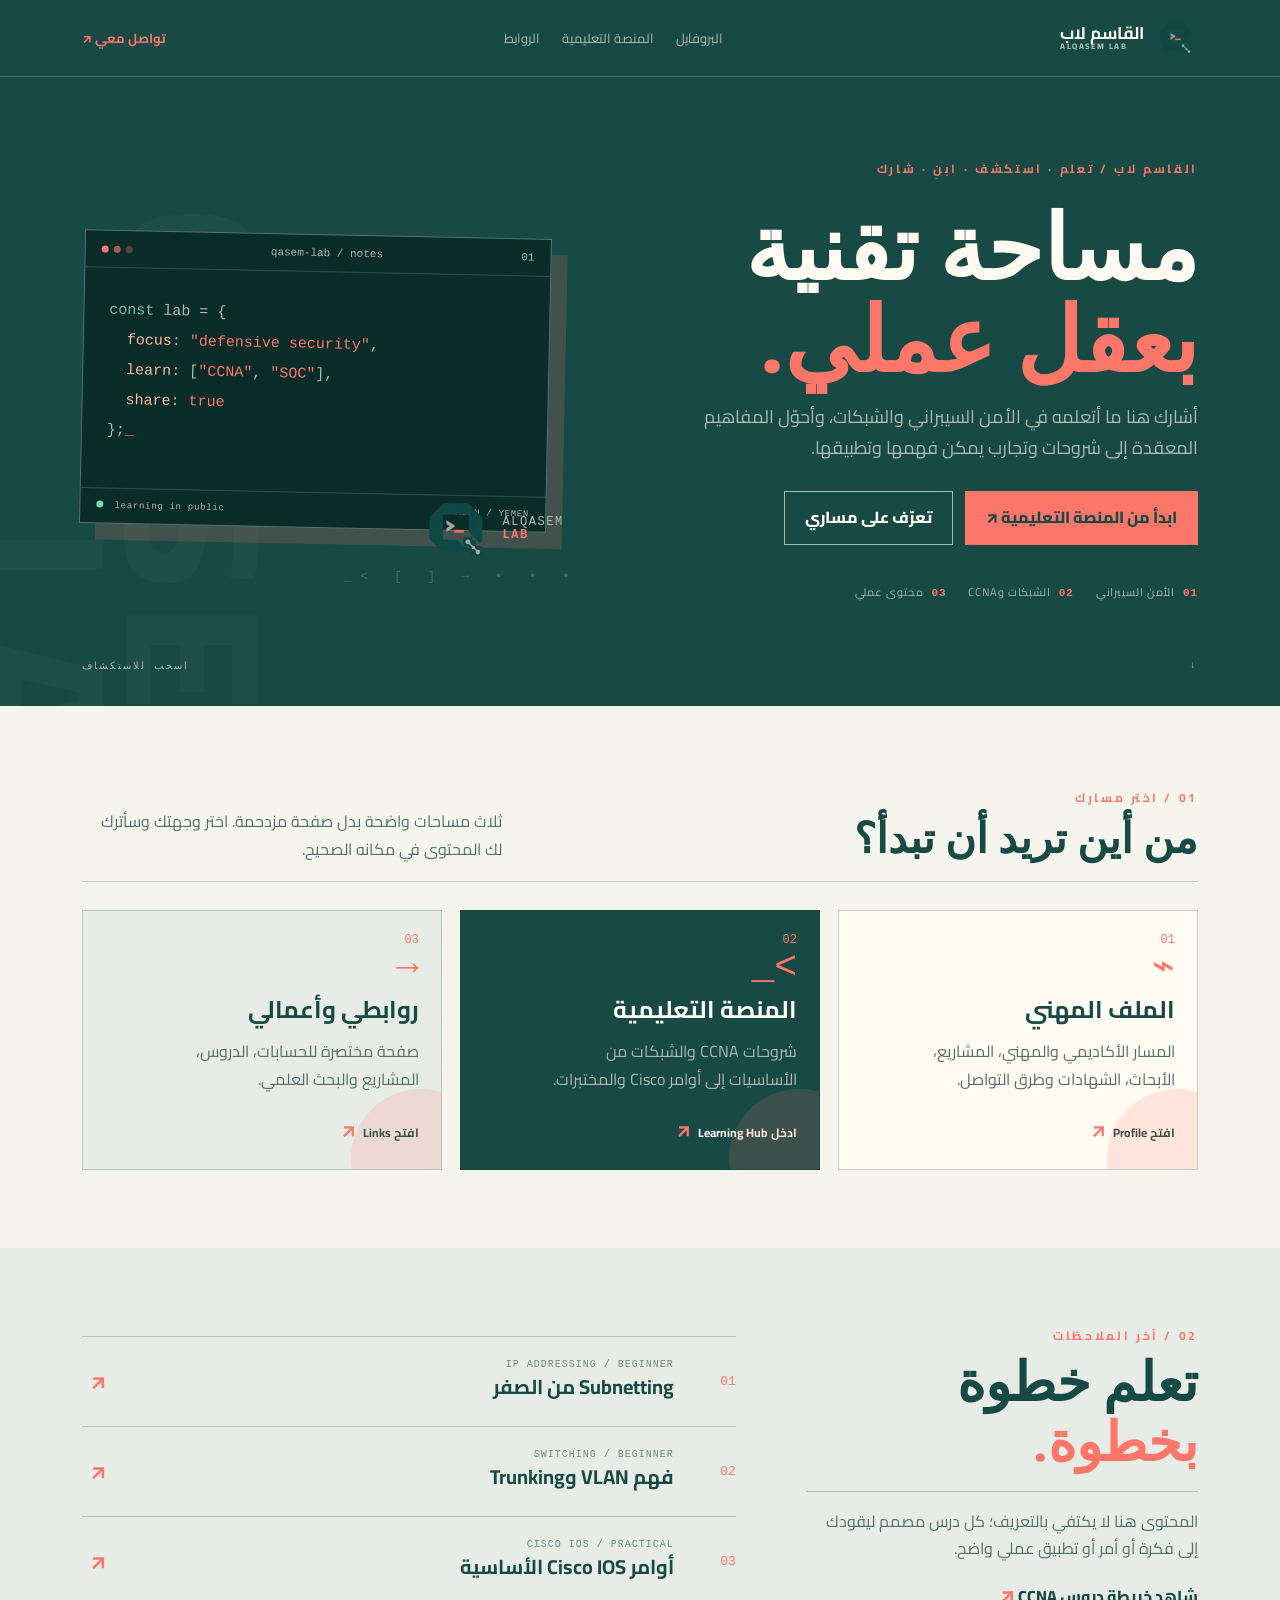
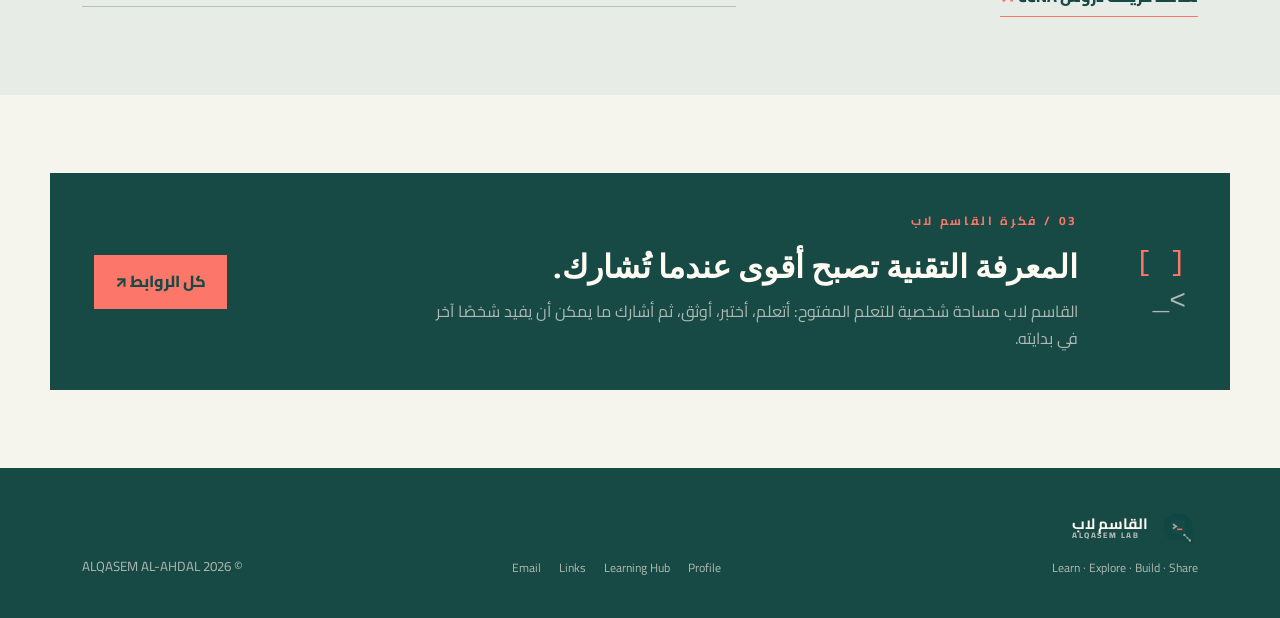
==== commit 173e08cb: "Refresh Qasem Lab homepage identity and visuals" ====
--- a/index.html
+++ b/index.html
@@ -1 +1,5 @@
-<!doctype html><html lang="ar" dir="rtl"><head><meta charset="utf-8"><meta name="viewport" content="width=device-width,initial-scale=1"><meta name="description" content="Qasem LAB — مساحة القاسم الأهدل للتقنية والأمن السيبراني وشروحات CCNA."><title>Qasem LAB | القاسم الأهدل</title><link rel="stylesheet" href="qasem-lab.css"></head><body class="ar"><header class="topbar"><div class="shell nav"><a class="logo" href="/"><span class="mark">&gt;_</span><span>QASEM LAB</span></a><nav class="navlinks"><a href="/profile/">البروفايل</a><a href="/learn/">Learning Hub</a><a href="/links/">الروابط</a></nav><a class="accent" href="mailto:alqasemalahdal@gmail.com">تواصل ↗</a></div></header><main><section class="hero"><div class="shell hero-grid"><div><div class="kicker">LEARN / EXPLORE / BUILD / SHARE</div><h1>أفكار تقنية<br><em>بأثر واضح.</em></h1><p>مساحة القاسم الأهدل للتعلم العملي في الأمن السيبراني، الشبكات، وشرح المفاهيم التقنية بطريقة بسيطة قابلة للتطبيق.</p><div class="actions"><a class="btn" href="/learn/">استكشف Learning Hub ↗</a><a class="btn alt" href="/profile/">الملف المهني</a></div></div><div class="editorial"><h2>Technology content<br><span class="accent">for curious minds.</span></h2><p>QASEM LAB / ADEN / YEMEN</p><div class="kicker">[ ] &nbsp; &gt;_ &nbsp; → &nbsp; • • •</div></div></div></section><section class="section"><div class="shell"><div class="section-head"><div><div class="kicker">01 / EXPLORE</div><h2>ماذا ستجد هنا؟</h2></div><p>منصة شخصية تجمع الملف المهني مع مساحة تعليمية ستنمو مع كل درس وتجربة.</p></div><div class="cards"><article class="card"><h3>Profile</h3><p>السيرة المهنية، الخبرة، المشاريع، الأبحاث، الشهادات وطرق التواصل.</p><p><a href="/profile/">زيارة البروفايل ↗</a></p></article><article class="card"><h3>Learning Hub</h3><p>شروحات CCNA والشبكات مرتبة من الأساسيات إلى المختبرات العملية.</p><p><a href="/learn/">دخول المنصة ↗</a></p></article><article class="card"><h3>Links</h3><p>صفحة واحدة مناسبة لوضعها في Bio وتجمع الحسابات والأعمال والدروس.</p><p><a href="/links/">فتح صفحة الروابط ↗</a></p></article></div></div></section><section class="section alt"><div class="shell"><div class="section-head"><div><div class="kicker">02 / LATEST NOTES</div><h2>أحدث شروحات CCNA</h2></div><p>ستتم إضافة الدروس تدريجيًا. كل درس له رابط مستقل ويمكن تحديثه دون إعادة بناء هوية الموقع.</p></div><div class="lesson-grid"><a class="lesson" href="/learn/ccna/subnetting.html"><div><small>IP ADDRESSING / BEGINNER</small><br><strong>Subnetting من الصفر</strong></div><span class="arrow">↗</span></a><a class="lesson" href="/learn/ccna/vlan.html"><div><small>SWITCHING / BEGINNER</small><br><strong>فهم VLAN وTrunking</strong></div><span class="arrow">↗</span></a><a class="lesson" href="/learn/ccna/cisco-ios.html"><div><small>CISCO IOS / PRACTICAL</small><br><strong>أوامر Cisco IOS الأساسية</strong></div><span class="arrow">↗</span></a></div></div></section></main><footer class="footer"><div class="shell"><div class="kicker">QASEM LAB</div><p>Learn. Explore. Build. Share.</p><a href="https://github.com/Alqasimx">GitHub ↗</a> &nbsp; · &nbsp; <a href="https://www.linkedin.com/in/alqasem-al-hared-al-ahdal-49536a415/">LinkedIn ↗</a></div></footer></body></html>
+<!doctype html><html lang="ar" dir="rtl"><head><meta charset="utf-8"><meta name="viewport" content="width=device-width,initial-scale=1"><meta name="description" content="القاسم لاب — مساحة القاسم الأهدل للتقنية والأمن السيبراني وشروحات CCNA."><meta property="og:title" content="القاسم لاب | ALQASEM LAB"><title>القاسم لاب | ALQASEM LAB</title><link rel="stylesheet" href="qasem-lab.css"></head><body class="ar home-page"><header class="topbar"><div class="shell nav"><a class="logo official-logo" href="/"><img src="assets/qasem-lab-icon.png" alt="شعار القاسم لاب"><span><b>القاسم لاب</b><small>ALQASEM LAB</small></span></a><nav class="navlinks"><a href="/profile/">البروفايل</a><a href="/learn/">المنصة التعليمية</a><a href="/links/">الروابط</a></nav><a class="nav-cta" href="mailto:alqasemalahdal@gmail.com">تواصل معي <i>↗</i></a></div></header><main><section class="home-hero"><div class="shell home-hero-grid"><div class="home-copy"><div class="kicker">القاسم لاب / تعلم · استكشف · ابنِ · شارك</div><h1>مساحة تقنية<br><em>بعقل عملي.</em></h1><p class="home-lead">أشارك هنا ما أتعلمه في الأمن السيبراني والشبكات، وأحوّل المفاهيم المعقدة إلى شروحات وتجارب يمكن فهمها وتطبيقها.</p><div class="actions"><a class="btn" href="/learn/">ابدأ من المنصة التعليمية <span>↗</span></a><a class="btn alt" href="/profile/">تعرّف على مساري</a></div><div class="home-meta"><span><b>01</b> الأمن السيبراني</span><span><b>02</b> الشبكات وCCNA</span><span><b>03</b> محتوى عملي</span></div></div><div class="home-visual"><div class="code-window"><div class="window-bar"><span class="window-dots"><i></i><i></i><i></i></span><span>qasem-lab / notes</span><span>01</span></div><pre><span class="code-muted">const</span> lab = {
+  <span class="code-key">focus</span>: <span class="code-string">"defensive security"</span>,
+  <span class="code-key">learn</span>: [<span class="code-string">"CCNA"</span>, <span class="code-string">"SOC"</span>],
+  <span class="code-key">share</span>: <span class="code-string">true</span>
+};<span class="cursor">_</span></pre><div class="window-foot"><span><i class="live-dot"></i> learning in public</span><span>ADEN / YEMEN</span></div></div><div class="visual-logo"><img src="assets/qasem-lab-icon.png" alt="شعار القاسم لاب"><span>ALQASEM<br><b>LAB</b></span></div></div></div><div class="shell hero-scroll"><span>اسحب للاستكشاف</span><span>↓</span></div></section><section class="section home-entry"><div class="shell"><div class="section-head"><div><div class="kicker">01 / اختر مسارك</div><h2>من أين تريد أن تبدأ؟</h2></div><p>ثلاث مساحات واضحة بدل صفحة مزدحمة. اختر وجهتك وسأترك لك المحتوى في مكانه الصحيح.</p></div><div class="entry-grid"><a class="entry-card entry-profile" href="/profile/"><span class="entry-index">01</span><span class="entry-icon">⌁</span><div><h3>الملف المهني</h3><p>المسار الأكاديمي والمهني، المشاريع، الأبحاث، الشهادات وطرق التواصل.</p><strong>افتح Profile <b>↗</b></strong></div></a><a class="entry-card entry-learn" href="/learn/"><span class="entry-index">02</span><span class="entry-icon">&gt;_</span><div><h3>المنصة التعليمية</h3><p>شروحات CCNA والشبكات من الأساسيات إلى أوامر Cisco والمختبرات.</p><strong>ادخل Learning Hub <b>↗</b></strong></div></a><a class="entry-card entry-links" href="/links/"><span class="entry-index">03</span><span class="entry-icon">→</span><div><h3>روابطي وأعمالي</h3><p>صفحة مختصرة للحسابات، الدروس، المشاريع والبحث العلمي.</p><strong>افتح Links <b>↗</b></strong></div></a></div></div></section><section class="section latest-section"><div class="shell latest-layout"><div><div class="section-head compact"><div><div class="kicker">02 / آخر الملاحظات</div><h2>تعلم خطوة<br><em>بخطوة.</em></h2></div></div><p class="section-intro">المحتوى هنا لا يكتفي بالتعريف؛ كل درس مصمم ليقودك إلى فكرة أو أمر أو تطبيق عملي واضح.</p><a class="text-link" href="/learn/ccna/">شاهد خريطة دروس CCNA <span>↗</span></a></div><div class="latest-list"><a class="latest-item" href="/learn/ccna/subnetting.html"><span class="latest-no">01</span><span><small>IP ADDRESSING / BEGINNER</small><strong>Subnetting من الصفر</strong></span><b>↗</b></a><a class="latest-item" href="/learn/ccna/vlan.html"><span class="latest-no">02</span><span><small>SWITCHING / BEGINNER</small><strong>فهم VLAN وTrunking</strong></span><b>↗</b></a><a class="latest-item" href="/learn/ccna/cisco-ios.html"><span class="latest-no">03</span><span><small>CISCO IOS / PRACTICAL</small><strong>أوامر Cisco IOS الأساسية</strong></span><b>↗</b></a></div></div></section><section class="section home-note"><div class="shell note-grid"><div class="note-mark">[ ]<br><span>&gt;_</span></div><div><div class="kicker">03 / فكرة القاسم لاب</div><h2>المعرفة التقنية تصبح أقوى عندما تُشارك.</h2><p>القاسم لاب مساحة شخصية للتعلم المفتوح: أتعلم، أختبر، أوثق، ثم أشارك ما يمكن أن يفيد شخصًا آخر في بدايته.</p></div><a class="btn" href="/links/">كل الروابط <span>↗</span></a></div></section></main><footer class="footer"><div class="shell footer-grid"><div><a class="logo official-logo footer-logo" href="/"><img src="assets/qasem-lab-icon.png" alt=""><span><b>القاسم لاب</b><small>ALQASEM LAB</small></span></a><p>Learn · Explore · Build · Share</p></div><div class="footer-nav"><a href="/profile/">Profile</a><a href="/learn/">Learning Hub</a><a href="/links/">Links</a><a href="mailto:alqasemalahdal@gmail.com">Email</a></div><small>© 2026 ALQASEM AL-AHDAL</small></div></footer></body></html>
--- a/qasem-lab.css
+++ b/qasem-lab.css
@@ -1,2 +1,7 @@
 @import url('https://fonts.googleapis.com/css2?family=Inter:wght@400;500;600;700;800&family=Playfair+Display:wght@600;700;800&family=Cairo:wght@400;500;600;700;800&display=swap');
 :root{--deep:#174a45;--mist:#afb8b3;--coral:#fd766a;--ink:#153d39;--paper:#f5f5ee;--line:rgba(23,74,69,.25);--white:#fffaf2}*{box-sizing:border-box}html{scroll-behavior:smooth}body{margin:0;background:var(--paper);color:var(--deep);font-family:Inter,Cairo,sans-serif;line-height:1.7}body.ar{font-family:Cairo,Inter,sans-serif;direction:rtl}.shell{max-width:1180px;margin:auto;padding:0 32px}.topbar{background:var(--deep);color:var(--mist);border-bottom:1px solid rgba(255,255,255,.2)}.nav{height:76px;display:flex;align-items:center;justify-content:space-between;gap:24px}.logo{display:flex;align-items:center;gap:12px;color:var(--white);text-decoration:none;font-weight:800;letter-spacing:.12em}.mark{width:42px;height:42px;border:2px solid var(--mist);display:grid;place-items:center;font-size:19px;position:relative}.mark:after{content:'.';color:var(--coral);font-size:30px;position:absolute;right:7px;bottom:-3px}.navlinks{display:flex;gap:22px;flex-wrap:wrap}.navlinks a{color:var(--mist);text-decoration:none;font-size:13px}.navlinks a:hover,.accent{color:var(--coral)}.hero{background:var(--deep);color:var(--white);padding:88px 0 96px;position:relative;overflow:hidden}.hero:after{content:'[ ]  >_  →  • • •';position:absolute;left:4%;bottom:20px;color:rgba(175,184,179,.24);font-size:26px;letter-spacing:12px}.hero-grid{display:grid;grid-template-columns:1.05fr .95fr;gap:70px;align-items:center}.kicker{font-size:12px;letter-spacing:.22em;text-transform:uppercase;color:var(--coral);font-weight:700}.hero h1{font-family:'Playfair Display',serif;font-size:clamp(48px,8vw,94px);line-height:.98;margin:20px 0}.hero h1 em{color:var(--coral);font-style:normal}.hero p{max-width:610px;color:var(--mist);font-size:18px}.actions{display:flex;gap:12px;flex-wrap:wrap;margin-top:28px}.btn{display:inline-block;padding:12px 20px;text-decoration:none;border:1px solid var(--coral);color:var(--deep);background:var(--coral);font-weight:800}.btn.alt{background:transparent;color:var(--white);border-color:var(--mist)}.editorial{border-left:1px solid rgba(175,184,179,.5);padding-left:42px}.ar .editorial{border-left:0;border-right:1px solid rgba(175,184,179,.5);padding-left:0;padding-right:42px}.editorial h2{font-family:'Playfair Display',serif;font-size:54px;line-height:1.04;color:var(--mist);margin:0}.editorial p{font-size:13px;letter-spacing:.2em;color:var(--coral);margin:18px 0}.section{padding:78px 0}.section.alt{background:#e8ece7}.section-head{display:flex;justify-content:space-between;align-items:end;gap:24px;border-bottom:1px solid var(--line);padding-bottom:18px;margin-bottom:28px}.section-head h2{font-family:'Playfair Display',serif;font-size:42px;line-height:1.1;margin:4px 0}.section-head p{max-width:420px;color:#52716c;margin:0}.cards{display:grid;grid-template-columns:repeat(3,1fr);gap:18px}.card{border:1px solid var(--line);background:rgba(255,250,242,.72);padding:26px;min-height:220px;position:relative}.card:before{content:'[]';position:absolute;top:14px;left:16px;color:var(--coral);font-family:monospace;font-size:20px}.card h3{margin:34px 0 8px;font-size:22px}.card p{color:#52716c;margin:0}.card a{color:var(--deep);font-weight:800}.coral{color:var(--coral)}.tag{display:inline-block;border:1px solid var(--line);padding:3px 9px;margin:4px 3px 0 0;font-size:12px;color:#52716c}.lesson-grid{display:grid;grid-template-columns:repeat(2,1fr);gap:18px}.lesson{display:flex;justify-content:space-between;gap:20px;align-items:center;border-bottom:1px solid var(--line);padding:18px 0;text-decoration:none;color:var(--deep)}.lesson strong{font-size:18px}.lesson small{color:#6d8a85}.lesson .arrow{color:var(--coral);font-size:24px}.footer{background:var(--deep);color:var(--mist);padding:40px 0}.footer a{color:var(--white);text-decoration:none}.links-page{max-width:650px;margin:auto;text-align:center;padding:70px 22px}.profile-pic{width:92px;height:92px;border-radius:50%;object-fit:cover;border:3px solid var(--coral);padding:4px;background:var(--deep)}.social-stack{display:grid;gap:12px;margin:28px 0}.social-stack a{padding:15px 18px;border:1px solid var(--line);color:var(--deep);text-decoration:none;background:rgba(255,255,255,.45);font-weight:700}.social-stack a:hover{background:var(--deep);color:var(--white)}.article{max-width:820px;margin:auto}.article h1{font-family:'Playfair Display',serif;font-size:58px;line-height:1.08}.article h2{margin-top:42px}.code{background:var(--deep);color:var(--mist);padding:20px;overflow:auto;direction:ltr;text-align:left;font-family:monospace;border-left:5px solid var(--coral)}.notice{border-right:4px solid var(--coral);padding:15px 18px;background:#e8ece7}.ar .notice{border-right:4px solid var(--coral);border-left:0}@media(max-width:800px){.shell{padding:0 20px}.nav{height:auto;padding:16px 0;align-items:flex-start}.navlinks{gap:10px}.navlinks a{font-size:11px}.hero{padding:60px 0}.hero-grid{grid-template-columns:1fr;gap:38px}.editorial{padding:0;border:0!important}.editorial h2{font-size:42px}.cards,.lesson-grid{grid-template-columns:1fr}.section{padding:54px 0}.section-head{display:block}.section-head h2{font-size:34px}.hero p{font-size:16px}.article h1{font-size:42px}}
+
+/* Qasem Lab homepage refresh */
+.official-logo{gap:10px;letter-spacing:0}.official-logo img{width:44px;height:44px;object-fit:contain}.official-logo span{display:grid;line-height:1.05}.official-logo b{font-size:17px;color:var(--white);font-family:Cairo,Inter,sans-serif}.official-logo small{font-size:8px;letter-spacing:.2em;color:var(--mist);direction:ltr}.nav-cta{color:var(--coral);text-decoration:none;font-size:13px;font-weight:700}.nav-cta i{font-style:normal}.home-hero{background:var(--deep);color:var(--white);padding:82px 0 34px;position:relative;overflow:hidden}.home-hero:before{content:'QASEM LAB';position:absolute;left:-35px;top:130px;font-size:clamp(90px,15vw,200px);font-weight:800;letter-spacing:.08em;color:rgba(175,184,179,.045);writing-mode:vertical-rl;line-height:.8}.home-hero-grid{display:grid;grid-template-columns:minmax(0,1fr) minmax(400px,.82fr);gap:80px;align-items:center}.home-copy{max-width:620px}.home-copy h1{font-family:'Playfair Display',serif;font-size:clamp(54px,7vw,90px);line-height:1.02;margin:18px 0 22px}.home-copy h1 em{font-style:normal;color:var(--coral)}.home-lead{max-width:560px;color:var(--mist);font-size:18px;margin:0}.home-meta{display:flex;gap:22px;flex-wrap:wrap;margin-top:38px;color:var(--mist);font-size:11px;letter-spacing:.08em}.home-meta b{color:var(--coral);font-family:monospace;margin-left:5px}.home-visual{position:relative;min-height:415px;display:grid;place-items:center}.home-visual:after{content:'• • •  →  [ ]  >_';position:absolute;bottom:0;right:-30px;color:rgba(175,184,179,.3);letter-spacing:9px;font-family:monospace}.code-window{width:min(100%,520px);background:#092c29;border:1px solid rgba(175,184,179,.5);box-shadow:16px 16px 0 rgba(253,118,106,.18);transform:rotate(1.2deg);position:relative;z-index:1}.window-bar,.window-foot{display:flex;align-items:center;justify-content:space-between;padding:12px 16px;color:var(--mist);font:11px monospace;border-bottom:1px solid rgba(175,184,179,.25);direction:ltr}.window-foot{border-top:1px solid rgba(175,184,179,.25);border-bottom:0;font-size:9px;letter-spacing:.08em}.window-dots{display:flex;gap:5px}.window-dots i{width:7px;height:7px;border-radius:50%;background:var(--coral);display:block}.window-dots i:nth-child(2){opacity:.65}.window-dots i:nth-child(3){opacity:.35}.code-window pre{direction:ltr;text-align:left;min-height:220px;margin:0;padding:28px 25px;color:var(--mist);font:15px/2 monospace}.code-muted{color:#86b8ad}.code-key{color:#fbba9d}.code-string{color:var(--coral)}.cursor{color:var(--coral);animation:blink 1.1s steps(2,end) infinite}.live-dot{width:7px;height:7px;background:#7ad6a5;border-radius:50%;display:inline-block;margin-right:5px}.visual-logo{position:absolute;right:-15px;bottom:22px;display:flex;align-items:center;gap:9px;color:var(--mist);font:12px/1.1 monospace;letter-spacing:.13em;direction:ltr;z-index:2}.visual-logo img{width:74px;height:74px;object-fit:contain}.visual-logo b{color:var(--coral)}.hero-scroll{display:flex;justify-content:space-between;color:var(--mist);font:10px monospace;letter-spacing:.2em;margin-top:58px;direction:ltr}.home-entry{padding-top:82px}.entry-grid{display:grid;grid-template-columns:repeat(3,1fr);gap:18px}.entry-card{min-height:260px;border:1px solid var(--line);padding:22px;text-decoration:none;color:var(--deep);display:flex;flex-direction:column;justify-content:space-between;position:relative;overflow:hidden;background:#fffaf2}.entry-card:after{content:'';position:absolute;width:140px;height:140px;border-radius:50%;right:-50px;bottom:-60px;background:var(--coral);opacity:.16}.entry-card.entry-learn{background:var(--deep);color:var(--white);border-color:var(--deep)}.entry-card.entry-links{background:#e8ece7}.entry-index{font:12px monospace;color:var(--coral)}.entry-icon{font:38px monospace;color:var(--coral);line-height:1}.entry-card h3{font-size:24px;margin:0 0 8px}.entry-card p{max-width:260px;color:#52716c;margin:0 0 20px}.entry-learn p{color:var(--mist)}.entry-card strong{font-size:12px}.entry-card strong b{color:var(--coral);font-size:20px;margin-right:4px}.latest-section{background:#e8ece7}.latest-layout{display:grid;grid-template-columns:.75fr 1.25fr;gap:70px;align-items:center}.section-head.compact{margin-bottom:10px}.section-head.compact h2{font-size:54px}.section-head.compact em{font-style:normal;color:var(--coral)}.section-intro{color:#52716c;max-width:390px}.text-link{display:inline-block;color:var(--deep);font-weight:800;text-decoration:none;border-bottom:1px solid var(--coral);padding-bottom:4px}.text-link span{color:var(--coral);font-size:20px}.latest-list{border-top:1px solid var(--line)}.latest-item{display:grid;grid-template-columns:46px 1fr 25px;align-items:center;gap:16px;padding:22px 0;border-bottom:1px solid var(--line);text-decoration:none;color:var(--deep)}.latest-no{font:13px monospace;color:var(--coral)}.latest-item small{display:block;font:10px monospace;color:#6d8a85;letter-spacing:.1em}.latest-item strong{font-size:20px}.latest-item>b{font-size:22px;color:var(--coral)}.note-grid{background:var(--deep);color:var(--white);padding:38px 44px;display:grid;grid-template-columns:80px 1fr auto;gap:28px;align-items:center}.note-mark{font:28px/1.4 monospace;color:var(--coral)}.note-mark span{color:var(--mist)}.note-grid h2{font-family:'Playfair Display',serif;font-size:32px;margin:6px 0}.note-grid p{color:var(--mist);max-width:650px;margin:0}.footer-grid{display:grid;grid-template-columns:1fr 1fr auto;align-items:end;gap:25px}.footer-logo img{width:40px;height:40px}.footer-logo b{font-size:15px}.footer p{color:var(--mist);font-size:12px;margin:10px 0 0}.footer-nav{display:flex;gap:18px;flex-wrap:wrap}.footer-nav a{color:var(--mist);text-decoration:none;font-size:12px}.footer-nav a:hover{color:var(--coral)}@keyframes blink{50%{opacity:0}}
+@media(max-width:900px){.home-hero-grid{grid-template-columns:1fr;gap:42px}.home-copy{max-width:700px}.home-visual{min-height:340px;max-width:620px}.entry-grid{grid-template-columns:1fr}.latest-layout{grid-template-columns:1fr;gap:32px}.note-grid{grid-template-columns:52px 1fr}.note-grid .btn{grid-column:2;justify-self:start}.footer-grid{grid-template-columns:1fr 1fr}.footer-grid>small{grid-column:1/-1}.home-hero:before{display:none}}
+@media(max-width:560px){.nav{gap:12px}.navlinks{order:3;width:100%;justify-content:space-between}.nav-cta{font-size:11px}.home-hero{padding-top:56px}.home-copy h1{font-size:54px}.home-lead{font-size:16px}.home-meta{gap:9px;display:grid}.home-visual{min-height:300px}.code-window pre{font-size:11px;min-height:180px;padding:20px 14px}.window-bar,.window-foot{padding:9px 10px;font-size:9px}.visual-logo{right:-4px;bottom:10px}.visual-logo img{width:55px;height:55px}.section-head.compact h2{font-size:43px}.latest-item{grid-template-columns:32px 1fr 20px}.latest-item strong{font-size:17px}.note-grid{padding:28px 22px;grid-template-columns:1fr}.note-grid .btn{grid-column:1}.note-mark{display:none}.footer-grid{grid-template-columns:1fr}.footer-grid>small{grid-column:1}}
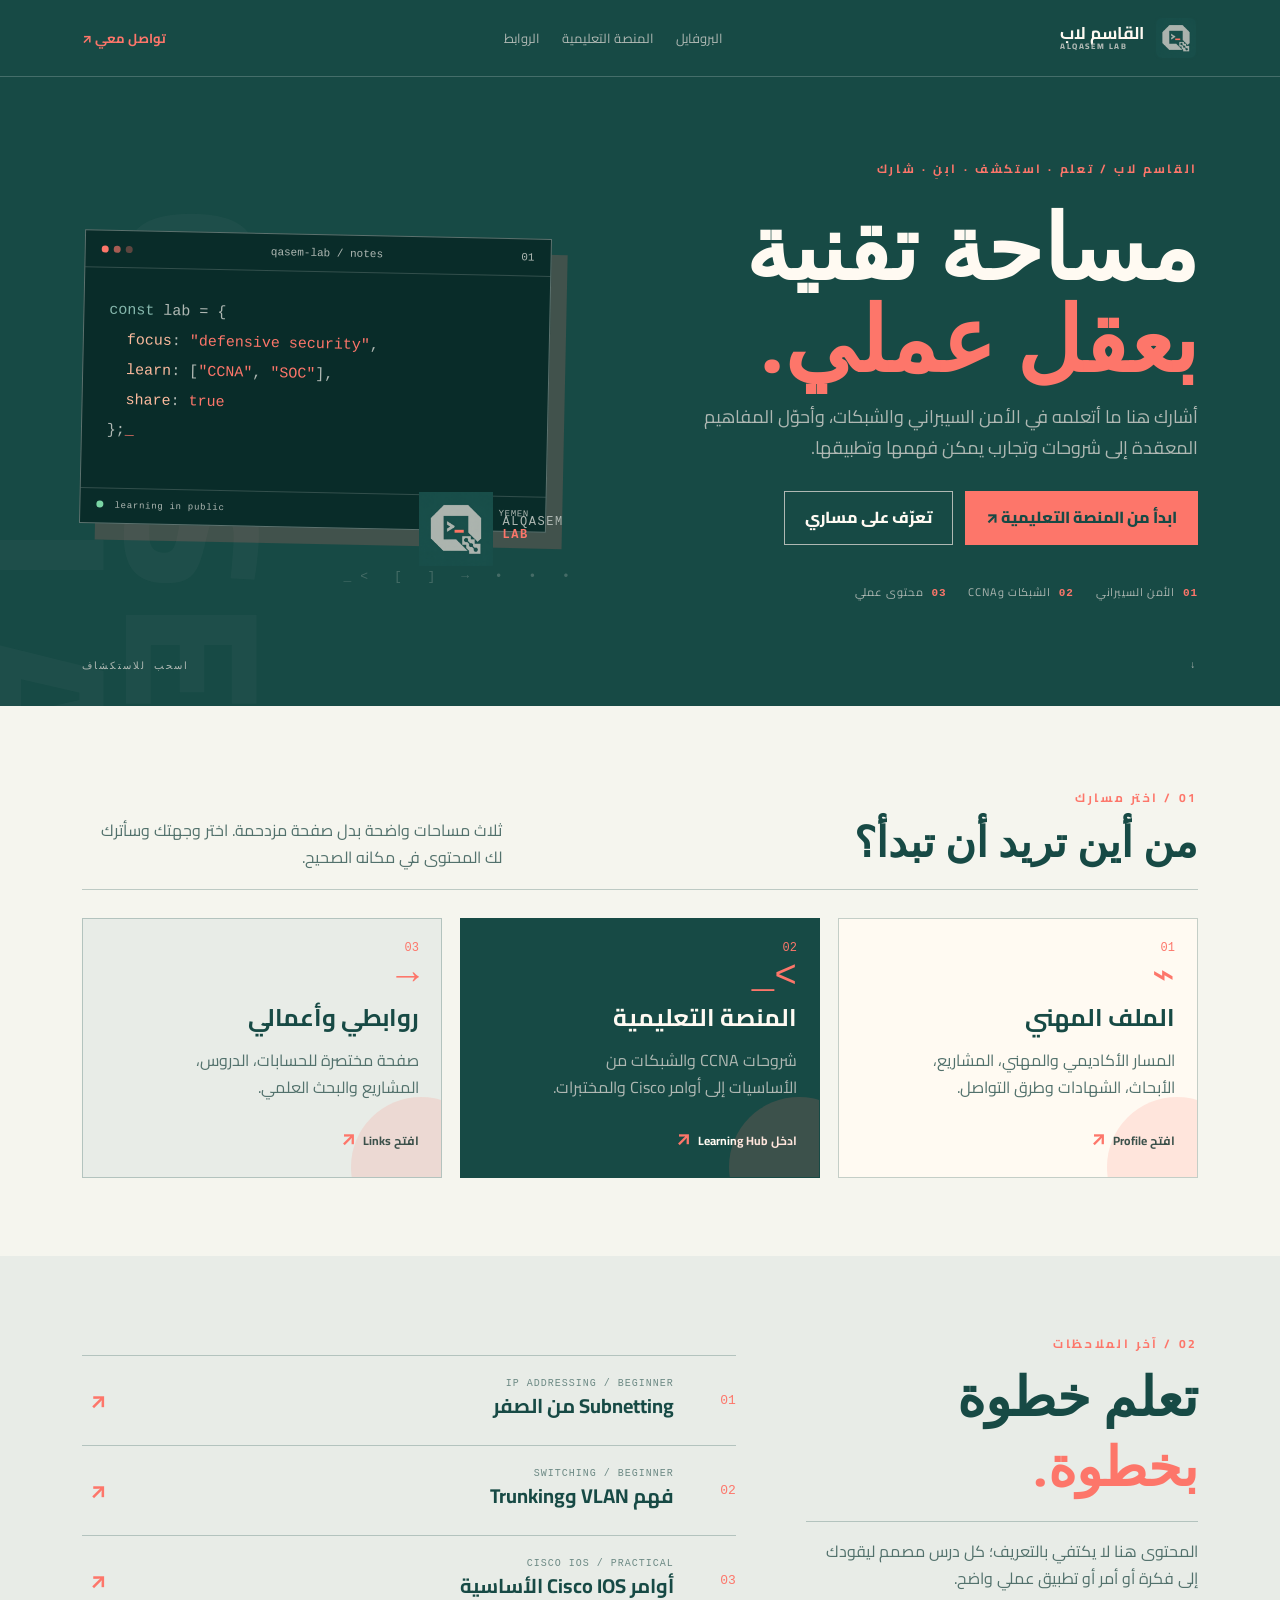
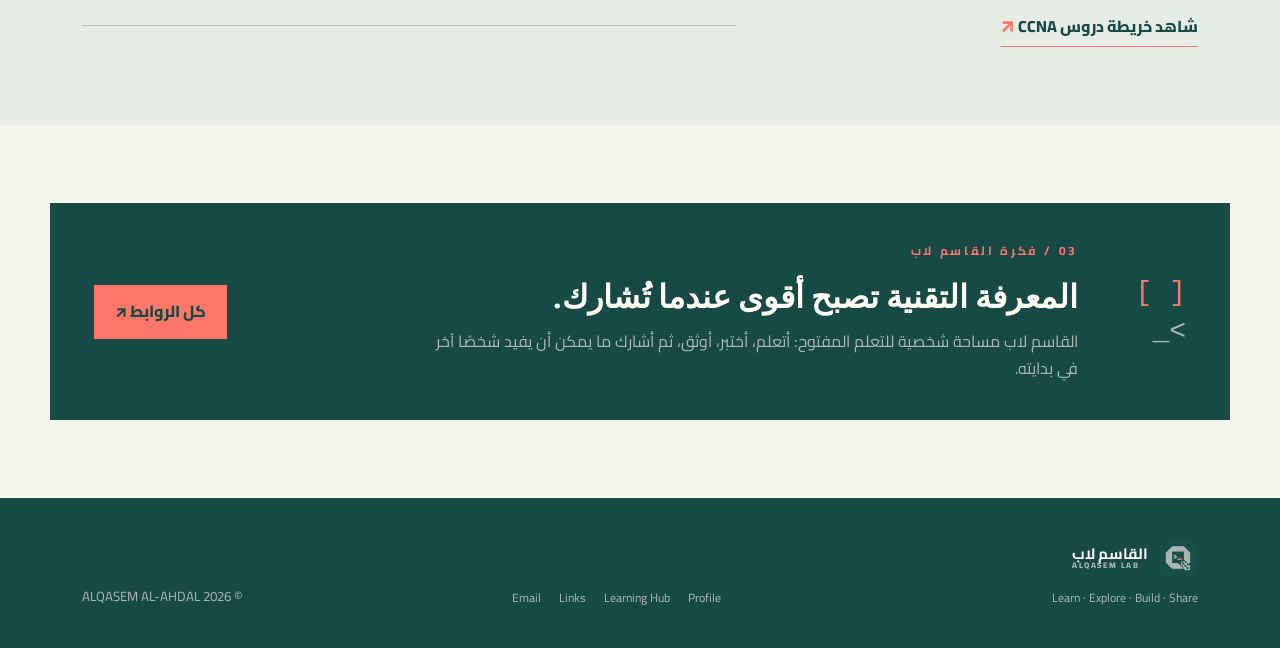
==== commit 3741faa2: "Improve logo contrast and organize learning hub sections" ====
--- a/index.html
+++ b/index.html
@@ -1,5 +1,5 @@
-<!doctype html><html lang="ar" dir="rtl"><head><meta charset="utf-8"><meta name="viewport" content="width=device-width,initial-scale=1"><meta name="description" content="القاسم لاب — مساحة القاسم الأهدل للتقنية والأمن السيبراني وشروحات CCNA."><meta property="og:title" content="القاسم لاب | ALQASEM LAB"><title>القاسم لاب | ALQASEM LAB</title><link rel="stylesheet" href="qasem-lab.css"></head><body class="ar home-page"><header class="topbar"><div class="shell nav"><a class="logo official-logo" href="/"><img src="assets/qasem-lab-icon.png" alt="شعار القاسم لاب"><span><b>القاسم لاب</b><small>ALQASEM LAB</small></span></a><nav class="navlinks"><a href="/profile/">البروفايل</a><a href="/learn/">المنصة التعليمية</a><a href="/links/">الروابط</a></nav><a class="nav-cta" href="mailto:alqasemalahdal@gmail.com">تواصل معي <i>↗</i></a></div></header><main><section class="home-hero"><div class="shell home-hero-grid"><div class="home-copy"><div class="kicker">القاسم لاب / تعلم · استكشف · ابنِ · شارك</div><h1>مساحة تقنية<br><em>بعقل عملي.</em></h1><p class="home-lead">أشارك هنا ما أتعلمه في الأمن السيبراني والشبكات، وأحوّل المفاهيم المعقدة إلى شروحات وتجارب يمكن فهمها وتطبيقها.</p><div class="actions"><a class="btn" href="/learn/">ابدأ من المنصة التعليمية <span>↗</span></a><a class="btn alt" href="/profile/">تعرّف على مساري</a></div><div class="home-meta"><span><b>01</b> الأمن السيبراني</span><span><b>02</b> الشبكات وCCNA</span><span><b>03</b> محتوى عملي</span></div></div><div class="home-visual"><div class="code-window"><div class="window-bar"><span class="window-dots"><i></i><i></i><i></i></span><span>qasem-lab / notes</span><span>01</span></div><pre><span class="code-muted">const</span> lab = {
+<!doctype html><html lang="ar" dir="rtl"><head><meta charset="utf-8"><meta name="viewport" content="width=device-width,initial-scale=1"><meta name="description" content="القاسم لاب — مساحة القاسم الأهدل للتقنية والأمن السيبراني وشروحات CCNA."><meta property="og:title" content="القاسم لاب | ALQASEM LAB"><title>القاسم لاب | ALQASEM LAB</title><link rel="stylesheet" href="qasem-lab.css"></head><body class="ar home-page"><header class="topbar"><div class="shell nav"><a class="logo official-logo" href="/"><img src="assets/qasem-lab-logo-simple.png" alt="شعار القاسم لاب"><span><b>القاسم لاب</b><small>ALQASEM LAB</small></span></a><nav class="navlinks"><a href="/profile/">البروفايل</a><a href="/learn/">المنصة التعليمية</a><a href="/links/">الروابط</a></nav><a class="nav-cta" href="mailto:alqasemalahdal@gmail.com">تواصل معي <i>↗</i></a></div></header><main><section class="home-hero"><div class="shell home-hero-grid"><div class="home-copy"><div class="kicker">القاسم لاب / تعلم · استكشف · ابنِ · شارك</div><h1>مساحة تقنية<br><em>بعقل عملي.</em></h1><p class="home-lead">أشارك هنا ما أتعلمه في الأمن السيبراني والشبكات، وأحوّل المفاهيم المعقدة إلى شروحات وتجارب يمكن فهمها وتطبيقها.</p><div class="actions"><a class="btn" href="/learn/">ابدأ من المنصة التعليمية <span>↗</span></a><a class="btn alt" href="/profile/">تعرّف على مساري</a></div><div class="home-meta"><span><b>01</b> الأمن السيبراني</span><span><b>02</b> الشبكات وCCNA</span><span><b>03</b> محتوى عملي</span></div></div><div class="home-visual"><div class="code-window"><div class="window-bar"><span class="window-dots"><i></i><i></i><i></i></span><span>qasem-lab / notes</span><span>01</span></div><pre><span class="code-muted">const</span> lab = {
   <span class="code-key">focus</span>: <span class="code-string">"defensive security"</span>,
   <span class="code-key">learn</span>: [<span class="code-string">"CCNA"</span>, <span class="code-string">"SOC"</span>],
   <span class="code-key">share</span>: <span class="code-string">true</span>
-};<span class="cursor">_</span></pre><div class="window-foot"><span><i class="live-dot"></i> learning in public</span><span>ADEN / YEMEN</span></div></div><div class="visual-logo"><img src="assets/qasem-lab-icon.png" alt="شعار القاسم لاب"><span>ALQASEM<br><b>LAB</b></span></div></div></div><div class="shell hero-scroll"><span>اسحب للاستكشاف</span><span>↓</span></div></section><section class="section home-entry"><div class="shell"><div class="section-head"><div><div class="kicker">01 / اختر مسارك</div><h2>من أين تريد أن تبدأ؟</h2></div><p>ثلاث مساحات واضحة بدل صفحة مزدحمة. اختر وجهتك وسأترك لك المحتوى في مكانه الصحيح.</p></div><div class="entry-grid"><a class="entry-card entry-profile" href="/profile/"><span class="entry-index">01</span><span class="entry-icon">⌁</span><div><h3>الملف المهني</h3><p>المسار الأكاديمي والمهني، المشاريع، الأبحاث، الشهادات وطرق التواصل.</p><strong>افتح Profile <b>↗</b></strong></div></a><a class="entry-card entry-learn" href="/learn/"><span class="entry-index">02</span><span class="entry-icon">&gt;_</span><div><h3>المنصة التعليمية</h3><p>شروحات CCNA والشبكات من الأساسيات إلى أوامر Cisco والمختبرات.</p><strong>ادخل Learning Hub <b>↗</b></strong></div></a><a class="entry-card entry-links" href="/links/"><span class="entry-index">03</span><span class="entry-icon">→</span><div><h3>روابطي وأعمالي</h3><p>صفحة مختصرة للحسابات، الدروس، المشاريع والبحث العلمي.</p><strong>افتح Links <b>↗</b></strong></div></a></div></div></section><section class="section latest-section"><div class="shell latest-layout"><div><div class="section-head compact"><div><div class="kicker">02 / آخر الملاحظات</div><h2>تعلم خطوة<br><em>بخطوة.</em></h2></div></div><p class="section-intro">المحتوى هنا لا يكتفي بالتعريف؛ كل درس مصمم ليقودك إلى فكرة أو أمر أو تطبيق عملي واضح.</p><a class="text-link" href="/learn/ccna/">شاهد خريطة دروس CCNA <span>↗</span></a></div><div class="latest-list"><a class="latest-item" href="/learn/ccna/subnetting.html"><span class="latest-no">01</span><span><small>IP ADDRESSING / BEGINNER</small><strong>Subnetting من الصفر</strong></span><b>↗</b></a><a class="latest-item" href="/learn/ccna/vlan.html"><span class="latest-no">02</span><span><small>SWITCHING / BEGINNER</small><strong>فهم VLAN وTrunking</strong></span><b>↗</b></a><a class="latest-item" href="/learn/ccna/cisco-ios.html"><span class="latest-no">03</span><span><small>CISCO IOS / PRACTICAL</small><strong>أوامر Cisco IOS الأساسية</strong></span><b>↗</b></a></div></div></section><section class="section home-note"><div class="shell note-grid"><div class="note-mark">[ ]<br><span>&gt;_</span></div><div><div class="kicker">03 / فكرة القاسم لاب</div><h2>المعرفة التقنية تصبح أقوى عندما تُشارك.</h2><p>القاسم لاب مساحة شخصية للتعلم المفتوح: أتعلم، أختبر، أوثق، ثم أشارك ما يمكن أن يفيد شخصًا آخر في بدايته.</p></div><a class="btn" href="/links/">كل الروابط <span>↗</span></a></div></section></main><footer class="footer"><div class="shell footer-grid"><div><a class="logo official-logo footer-logo" href="/"><img src="assets/qasem-lab-icon.png" alt=""><span><b>القاسم لاب</b><small>ALQASEM LAB</small></span></a><p>Learn · Explore · Build · Share</p></div><div class="footer-nav"><a href="/profile/">Profile</a><a href="/learn/">Learning Hub</a><a href="/links/">Links</a><a href="mailto:alqasemalahdal@gmail.com">Email</a></div><small>© 2026 ALQASEM AL-AHDAL</small></div></footer></body></html>
+};<span class="cursor">_</span></pre><div class="window-foot"><span><i class="live-dot"></i> learning in public</span><span>ADEN / YEMEN</span></div></div><div class="visual-logo"><img src="assets/qasem-lab-logo-simple.png" alt="شعار القاسم لاب"><span>ALQASEM<br><b>LAB</b></span></div></div></div><div class="shell hero-scroll"><span>اسحب للاستكشاف</span><span>↓</span></div></section><section class="section home-entry"><div class="shell"><div class="section-head"><div><div class="kicker">01 / اختر مسارك</div><h2>من أين تريد أن تبدأ؟</h2></div><p>ثلاث مساحات واضحة بدل صفحة مزدحمة. اختر وجهتك وسأترك لك المحتوى في مكانه الصحيح.</p></div><div class="entry-grid"><a class="entry-card entry-profile" href="/profile/"><span class="entry-index">01</span><span class="entry-icon">⌁</span><div><h3>الملف المهني</h3><p>المسار الأكاديمي والمهني، المشاريع، الأبحاث، الشهادات وطرق التواصل.</p><strong>افتح Profile <b>↗</b></strong></div></a><a class="entry-card entry-learn" href="/learn/"><span class="entry-index">02</span><span class="entry-icon">&gt;_</span><div><h3>المنصة التعليمية</h3><p>شروحات CCNA والشبكات من الأساسيات إلى أوامر Cisco والمختبرات.</p><strong>ادخل Learning Hub <b>↗</b></strong></div></a><a class="entry-card entry-links" href="/links/"><span class="entry-index">03</span><span class="entry-icon">→</span><div><h3>روابطي وأعمالي</h3><p>صفحة مختصرة للحسابات، الدروس، المشاريع والبحث العلمي.</p><strong>افتح Links <b>↗</b></strong></div></a></div></div></section><section class="section latest-section"><div class="shell latest-layout"><div><div class="section-head compact"><div><div class="kicker">02 / آخر الملاحظات</div><h2>تعلم خطوة<br><em>بخطوة.</em></h2></div></div><p class="section-intro">المحتوى هنا لا يكتفي بالتعريف؛ كل درس مصمم ليقودك إلى فكرة أو أمر أو تطبيق عملي واضح.</p><a class="text-link" href="/learn/ccna/">شاهد خريطة دروس CCNA <span>↗</span></a></div><div class="latest-list"><a class="latest-item" href="/learn/ccna/subnetting.html"><span class="latest-no">01</span><span><small>IP ADDRESSING / BEGINNER</small><strong>Subnetting من الصفر</strong></span><b>↗</b></a><a class="latest-item" href="/learn/ccna/vlan.html"><span class="latest-no">02</span><span><small>SWITCHING / BEGINNER</small><strong>فهم VLAN وTrunking</strong></span><b>↗</b></a><a class="latest-item" href="/learn/ccna/cisco-ios.html"><span class="latest-no">03</span><span><small>CISCO IOS / PRACTICAL</small><strong>أوامر Cisco IOS الأساسية</strong></span><b>↗</b></a></div></div></section><section class="section home-note"><div class="shell note-grid"><div class="note-mark">[ ]<br><span>&gt;_</span></div><div><div class="kicker">03 / فكرة القاسم لاب</div><h2>المعرفة التقنية تصبح أقوى عندما تُشارك.</h2><p>القاسم لاب مساحة شخصية للتعلم المفتوح: أتعلم، أختبر، أوثق، ثم أشارك ما يمكن أن يفيد شخصًا آخر في بدايته.</p></div><a class="btn" href="/links/">كل الروابط <span>↗</span></a></div></section></main><footer class="footer"><div class="shell footer-grid"><div><a class="logo official-logo footer-logo" href="/"><img src="assets/qasem-lab-logo-simple.png" alt=""><span><b>القاسم لاب</b><small>ALQASEM LAB</small></span></a><p>Learn · Explore · Build · Share</p></div><div class="footer-nav"><a href="/profile/">Profile</a><a href="/learn/">Learning Hub</a><a href="/links/">Links</a><a href="mailto:alqasemalahdal@gmail.com">Email</a></div><small>© 2026 ALQASEM AL-AHDAL</small></div></footer></body></html>
--- a/qasem-lab.css
+++ b/qasem-lab.css
@@ -5,3 +5,6 @@
 .official-logo{gap:10px;letter-spacing:0}.official-logo img{width:44px;height:44px;object-fit:contain}.official-logo span{display:grid;line-height:1.05}.official-logo b{font-size:17px;color:var(--white);font-family:Cairo,Inter,sans-serif}.official-logo small{font-size:8px;letter-spacing:.2em;color:var(--mist);direction:ltr}.nav-cta{color:var(--coral);text-decoration:none;font-size:13px;font-weight:700}.nav-cta i{font-style:normal}.home-hero{background:var(--deep);color:var(--white);padding:82px 0 34px;position:relative;overflow:hidden}.home-hero:before{content:'QASEM LAB';position:absolute;left:-35px;top:130px;font-size:clamp(90px,15vw,200px);font-weight:800;letter-spacing:.08em;color:rgba(175,184,179,.045);writing-mode:vertical-rl;line-height:.8}.home-hero-grid{display:grid;grid-template-columns:minmax(0,1fr) minmax(400px,.82fr);gap:80px;align-items:center}.home-copy{max-width:620px}.home-copy h1{font-family:'Playfair Display',serif;font-size:clamp(54px,7vw,90px);line-height:1.02;margin:18px 0 22px}.home-copy h1 em{font-style:normal;color:var(--coral)}.home-lead{max-width:560px;color:var(--mist);font-size:18px;margin:0}.home-meta{display:flex;gap:22px;flex-wrap:wrap;margin-top:38px;color:var(--mist);font-size:11px;letter-spacing:.08em}.home-meta b{color:var(--coral);font-family:monospace;margin-left:5px}.home-visual{position:relative;min-height:415px;display:grid;place-items:center}.home-visual:after{content:'• • •  →  [ ]  >_';position:absolute;bottom:0;right:-30px;color:rgba(175,184,179,.3);letter-spacing:9px;font-family:monospace}.code-window{width:min(100%,520px);background:#092c29;border:1px solid rgba(175,184,179,.5);box-shadow:16px 16px 0 rgba(253,118,106,.18);transform:rotate(1.2deg);position:relative;z-index:1}.window-bar,.window-foot{display:flex;align-items:center;justify-content:space-between;padding:12px 16px;color:var(--mist);font:11px monospace;border-bottom:1px solid rgba(175,184,179,.25);direction:ltr}.window-foot{border-top:1px solid rgba(175,184,179,.25);border-bottom:0;font-size:9px;letter-spacing:.08em}.window-dots{display:flex;gap:5px}.window-dots i{width:7px;height:7px;border-radius:50%;background:var(--coral);display:block}.window-dots i:nth-child(2){opacity:.65}.window-dots i:nth-child(3){opacity:.35}.code-window pre{direction:ltr;text-align:left;min-height:220px;margin:0;padding:28px 25px;color:var(--mist);font:15px/2 monospace}.code-muted{color:#86b8ad}.code-key{color:#fbba9d}.code-string{color:var(--coral)}.cursor{color:var(--coral);animation:blink 1.1s steps(2,end) infinite}.live-dot{width:7px;height:7px;background:#7ad6a5;border-radius:50%;display:inline-block;margin-right:5px}.visual-logo{position:absolute;right:-15px;bottom:22px;display:flex;align-items:center;gap:9px;color:var(--mist);font:12px/1.1 monospace;letter-spacing:.13em;direction:ltr;z-index:2}.visual-logo img{width:74px;height:74px;object-fit:contain}.visual-logo b{color:var(--coral)}.hero-scroll{display:flex;justify-content:space-between;color:var(--mist);font:10px monospace;letter-spacing:.2em;margin-top:58px;direction:ltr}.home-entry{padding-top:82px}.entry-grid{display:grid;grid-template-columns:repeat(3,1fr);gap:18px}.entry-card{min-height:260px;border:1px solid var(--line);padding:22px;text-decoration:none;color:var(--deep);display:flex;flex-direction:column;justify-content:space-between;position:relative;overflow:hidden;background:#fffaf2}.entry-card:after{content:'';position:absolute;width:140px;height:140px;border-radius:50%;right:-50px;bottom:-60px;background:var(--coral);opacity:.16}.entry-card.entry-learn{background:var(--deep);color:var(--white);border-color:var(--deep)}.entry-card.entry-links{background:#e8ece7}.entry-index{font:12px monospace;color:var(--coral)}.entry-icon{font:38px monospace;color:var(--coral);line-height:1}.entry-card h3{font-size:24px;margin:0 0 8px}.entry-card p{max-width:260px;color:#52716c;margin:0 0 20px}.entry-learn p{color:var(--mist)}.entry-card strong{font-size:12px}.entry-card strong b{color:var(--coral);font-size:20px;margin-right:4px}.latest-section{background:#e8ece7}.latest-layout{display:grid;grid-template-columns:.75fr 1.25fr;gap:70px;align-items:center}.section-head.compact{margin-bottom:10px}.section-head.compact h2{font-size:54px}.section-head.compact em{font-style:normal;color:var(--coral)}.section-intro{color:#52716c;max-width:390px}.text-link{display:inline-block;color:var(--deep);font-weight:800;text-decoration:none;border-bottom:1px solid var(--coral);padding-bottom:4px}.text-link span{color:var(--coral);font-size:20px}.latest-list{border-top:1px solid var(--line)}.latest-item{display:grid;grid-template-columns:46px 1fr 25px;align-items:center;gap:16px;padding:22px 0;border-bottom:1px solid var(--line);text-decoration:none;color:var(--deep)}.latest-no{font:13px monospace;color:var(--coral)}.latest-item small{display:block;font:10px monospace;color:#6d8a85;letter-spacing:.1em}.latest-item strong{font-size:20px}.latest-item>b{font-size:22px;color:var(--coral)}.note-grid{background:var(--deep);color:var(--white);padding:38px 44px;display:grid;grid-template-columns:80px 1fr auto;gap:28px;align-items:center}.note-mark{font:28px/1.4 monospace;color:var(--coral)}.note-mark span{color:var(--mist)}.note-grid h2{font-family:'Playfair Display',serif;font-size:32px;margin:6px 0}.note-grid p{color:var(--mist);max-width:650px;margin:0}.footer-grid{display:grid;grid-template-columns:1fr 1fr auto;align-items:end;gap:25px}.footer-logo img{width:40px;height:40px}.footer-logo b{font-size:15px}.footer p{color:var(--mist);font-size:12px;margin:10px 0 0}.footer-nav{display:flex;gap:18px;flex-wrap:wrap}.footer-nav a{color:var(--mist);text-decoration:none;font-size:12px}.footer-nav a:hover{color:var(--coral)}@keyframes blink{50%{opacity:0}}
 @media(max-width:900px){.home-hero-grid{grid-template-columns:1fr;gap:42px}.home-copy{max-width:700px}.home-visual{min-height:340px;max-width:620px}.entry-grid{grid-template-columns:1fr}.latest-layout{grid-template-columns:1fr;gap:32px}.note-grid{grid-template-columns:52px 1fr}.note-grid .btn{grid-column:2;justify-self:start}.footer-grid{grid-template-columns:1fr 1fr}.footer-grid>small{grid-column:1/-1}.home-hero:before{display:none}}
 @media(max-width:560px){.nav{gap:12px}.navlinks{order:3;width:100%;justify-content:space-between}.nav-cta{font-size:11px}.home-hero{padding-top:56px}.home-copy h1{font-size:54px}.home-lead{font-size:16px}.home-meta{gap:9px;display:grid}.home-visual{min-height:300px}.code-window pre{font-size:11px;min-height:180px;padding:20px 14px}.window-bar,.window-foot{padding:9px 10px;font-size:9px}.visual-logo{right:-4px;bottom:10px}.visual-logo img{width:55px;height:55px}.section-head.compact h2{font-size:43px}.latest-item{grid-template-columns:32px 1fr 20px}.latest-item strong{font-size:17px}.note-grid{padding:28px 22px;grid-template-columns:1fr}.note-grid .btn{grid-column:1}.note-mark{display:none}.footer-grid{grid-template-columns:1fr}.footer-grid>small{grid-column:1}}
+
+/* Learning hub sections and typography fixes */
+.official-logo img{background:var(--deep);border-radius:8px;padding:2px}.hub-hero{background:var(--deep);color:var(--white);padding:76px 0 82px;position:relative;overflow:hidden}.hub-hero:after{content:'[ ]  >_  →  • • •';position:absolute;left:6%;bottom:28px;color:rgba(175,184,179,.22);font:24px monospace;letter-spacing:9px}.hub-hero-grid{display:grid;grid-template-columns:1fr 230px;gap:80px;align-items:center}.hub-hero h1{font-family:'Playfair Display',serif;font-size:clamp(52px,7vw,84px);line-height:1.08;margin:18px 0}.hub-hero h1 em{font-style:normal;color:var(--coral)}.hub-hero p{max-width:600px;color:var(--mist);font-size:18px;margin:0}.hub-index{border:1px solid rgba(175,184,179,.45);padding:25px;display:grid;gap:8px;color:var(--mist);position:relative}.hub-index:before{content:'+';position:absolute;top:8px;left:12px;color:var(--coral);font-size:18px}.hub-index span{font:10px monospace;letter-spacing:.16em}.hub-index strong{font:78px/1 'Playfair Display',serif;color:var(--coral)}.hub-index small{font-size:12px;line-height:1.7}.hub-sections{padding-top:76px}.hub-grid{display:grid;grid-template-columns:repeat(2,1fr);gap:18px}.hub-card{display:flex;flex-direction:column;justify-content:space-between;min-height:285px;padding:24px;border:1px solid var(--line);background:#fffaf2;text-decoration:none;color:var(--deep);position:relative;overflow:hidden}.hub-card-featured{background:var(--deep);color:var(--white);border-color:var(--deep)}.hub-card-muted{background:#e8ece7}.hub-card:after{content:'';position:absolute;bottom:-50px;left:-35px;width:150px;height:150px;border-radius:50%;background:var(--coral);opacity:.13}.hub-number{font:12px monospace;color:var(--coral)}.hub-symbol{font:36px monospace;color:var(--coral);line-height:1}.hub-card small{display:block;font:10px monospace;letter-spacing:.13em;color:#6d8a85;margin-bottom:7px}.hub-card-featured small{color:var(--mist)}.hub-card h3{font-size:25px;margin:0 0 8px;line-height:1.35}.hub-card p{max-width:420px;color:#52716c;margin:0 0 18px;line-height:1.9}.hub-card-featured p{color:var(--mist)}.hub-card strong{font-size:12px;position:relative;z-index:1}.hub-card strong b{color:var(--coral);font-size:20px;margin-right:5px}.hub-latest{background:#e8ece7}.hub-latest h2{font-family:'Playfair Display',serif;font-size:50px;line-height:1.2;margin:8px 0}.path-steps{border-top:1px solid var(--line)}.path-steps>div{display:grid;grid-template-columns:45px 1fr;gap:4px 16px;padding:17px 0;border-bottom:1px solid var(--line)}.path-steps span{grid-row:span 2;color:var(--coral);font:12px monospace}.path-steps b{font-size:18px}.path-steps small{color:#52716c}.section-head h2,.section-head p,.card h3,.card p,.lesson strong,.lesson small{overflow-wrap:anywhere}.section-head{min-width:0}.section-head>div{min-width:0}.section-head h2{line-height:1.3}.card h3{line-height:1.4}.official-logo b{white-space:nowrap}.official-logo small{white-space:nowrap}@media(max-width:800px){.hub-hero-grid{grid-template-columns:1fr;gap:36px}.hub-index{max-width:220px}.hub-grid{grid-template-columns:1fr}.hub-hero p{font-size:16px}.hub-latest .latest-layout{gap:34px}.hub-latest h2{font-size:42px}}@media(max-width:560px){.official-logo img{width:38px;height:38px}.hub-hero{padding:56px 0 68px}.hub-hero h1{font-size:52px}.hub-card{min-height:250px}.hub-card h3{font-size:22px}.hub-card p{font-size:14px}.hub-index strong{font-size:62px}}
